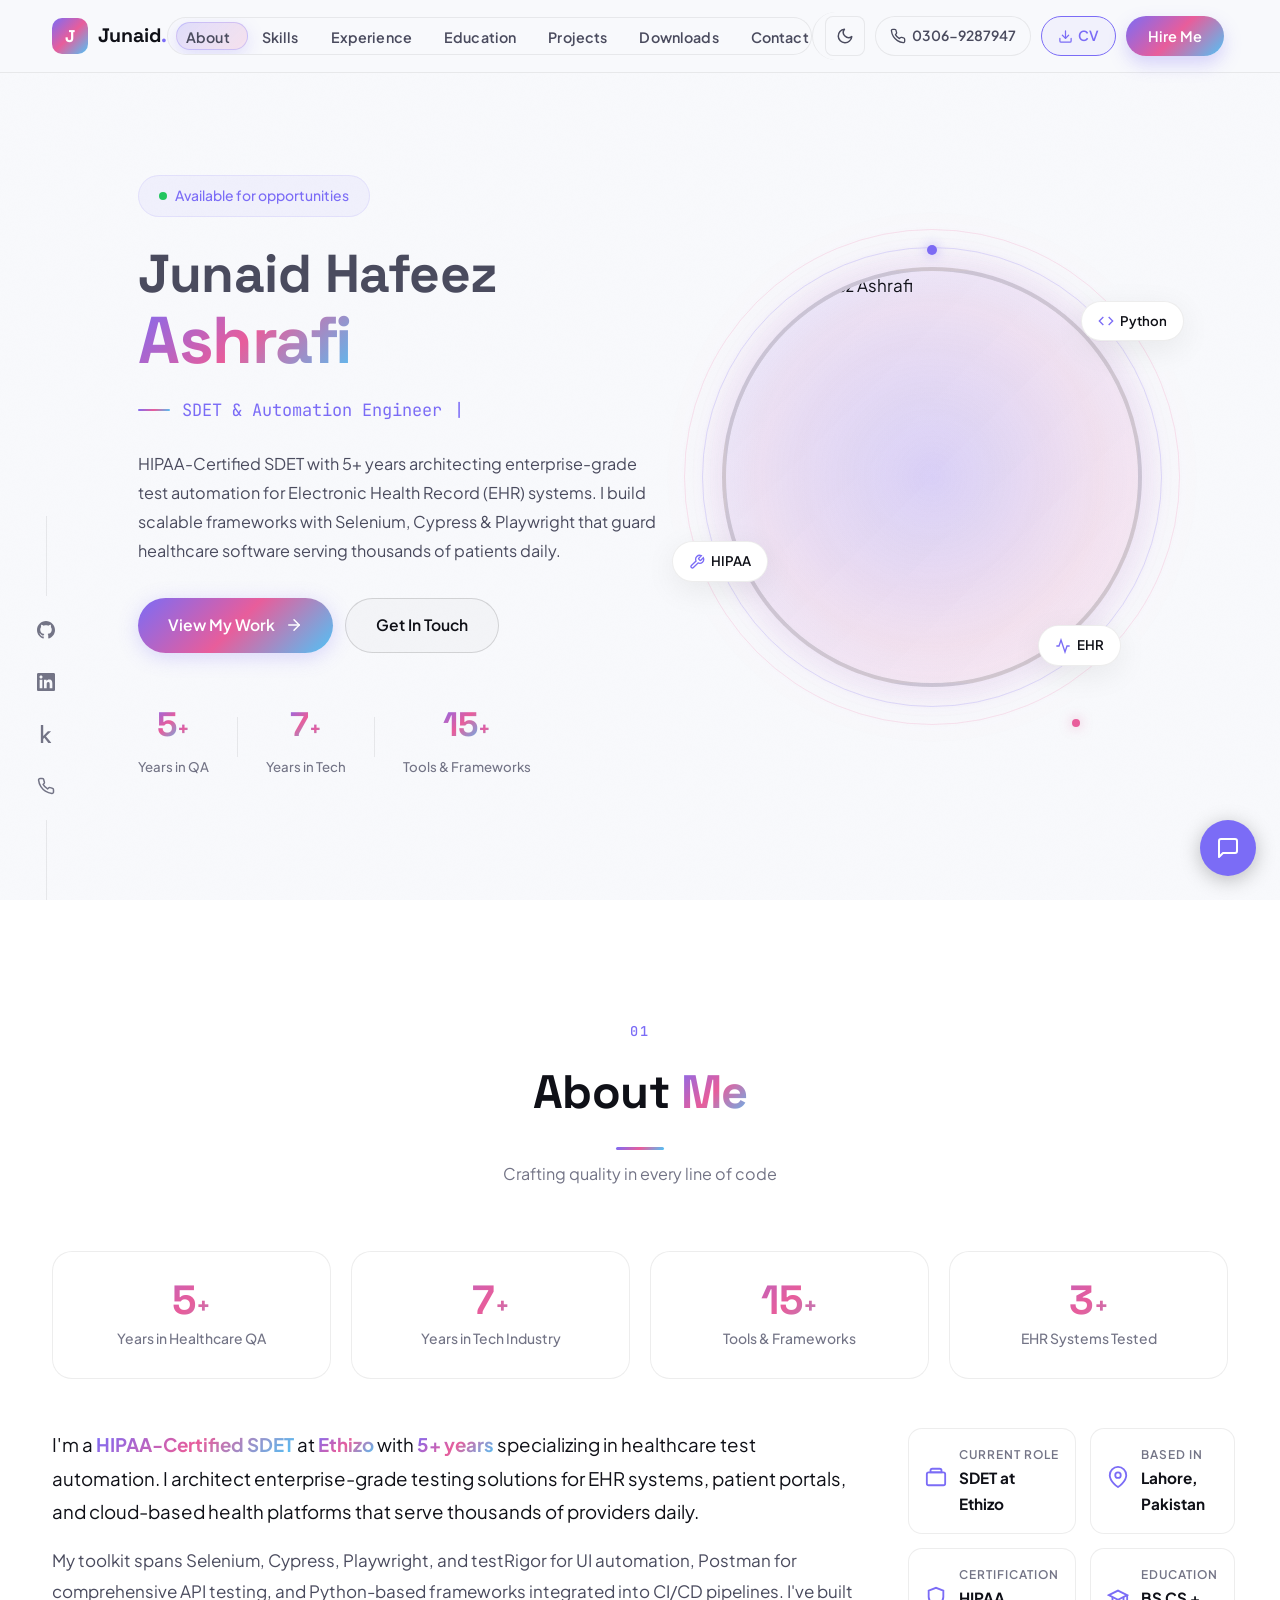
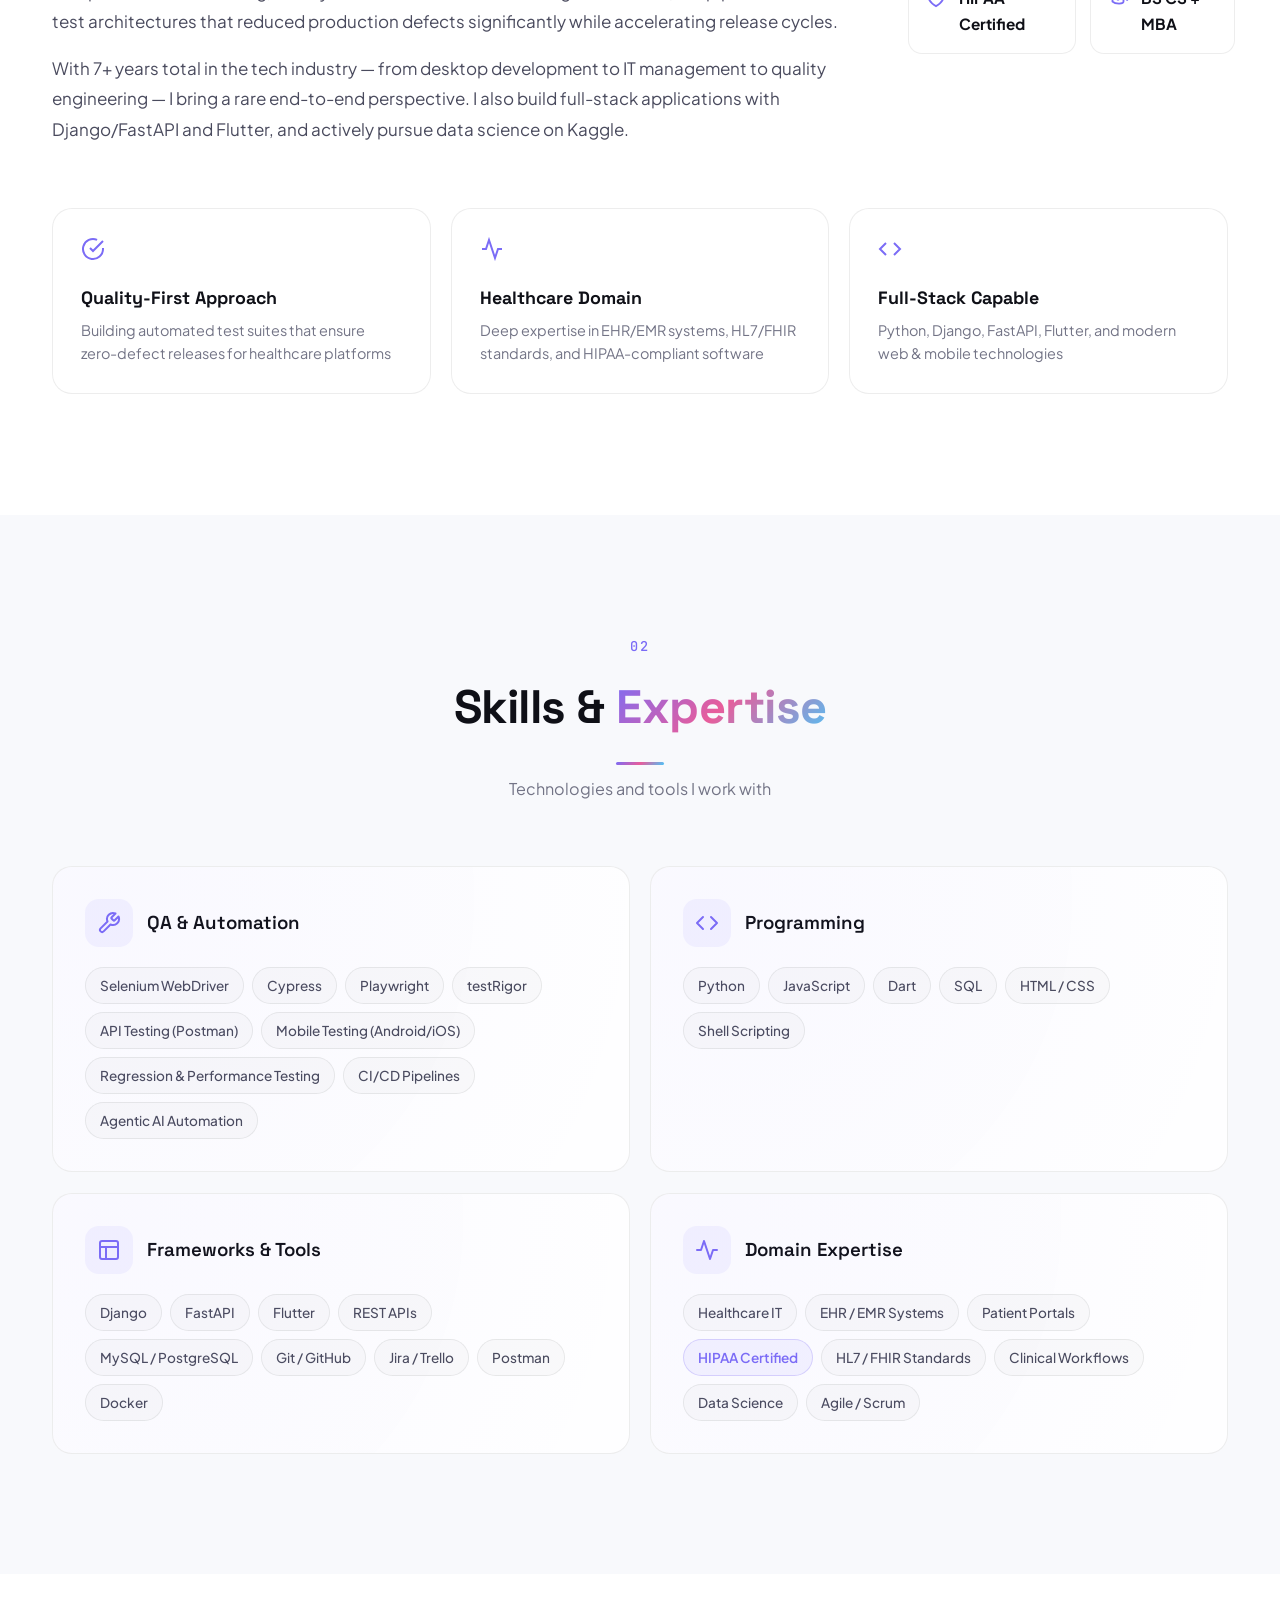
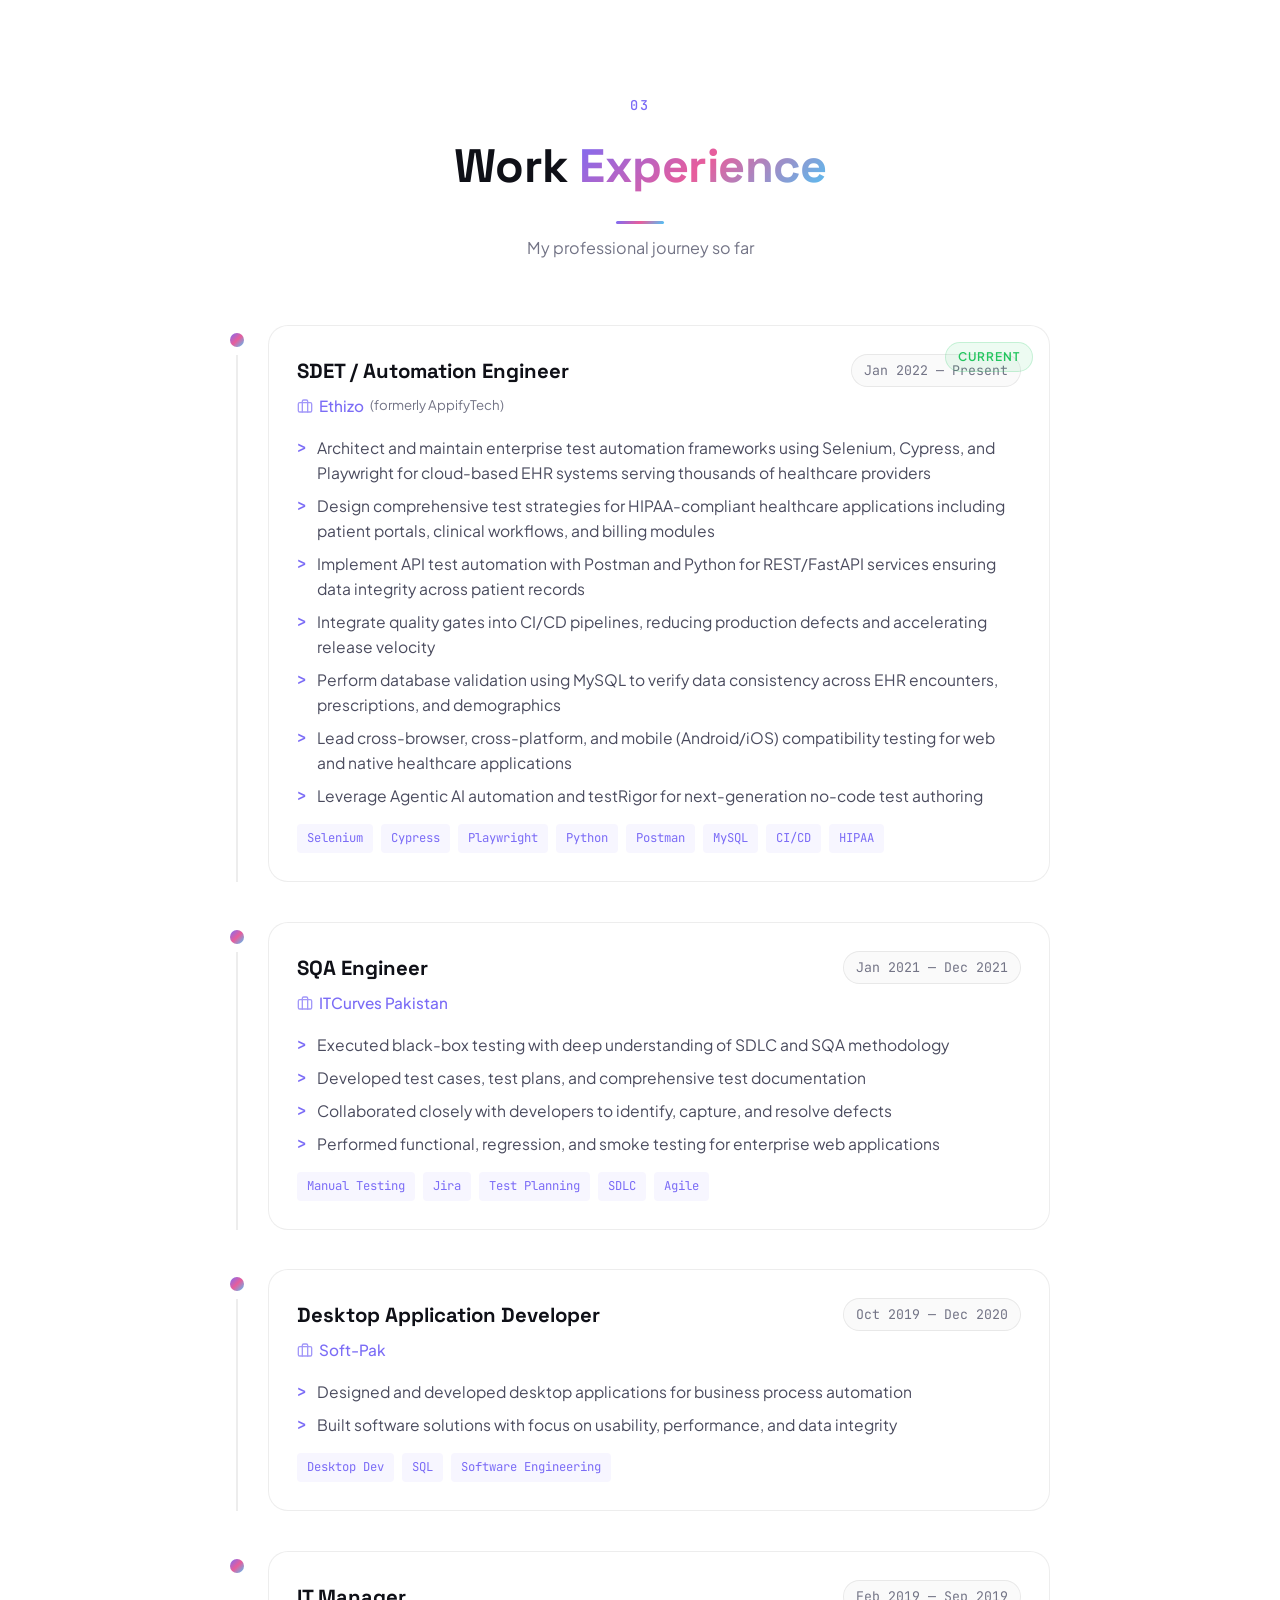
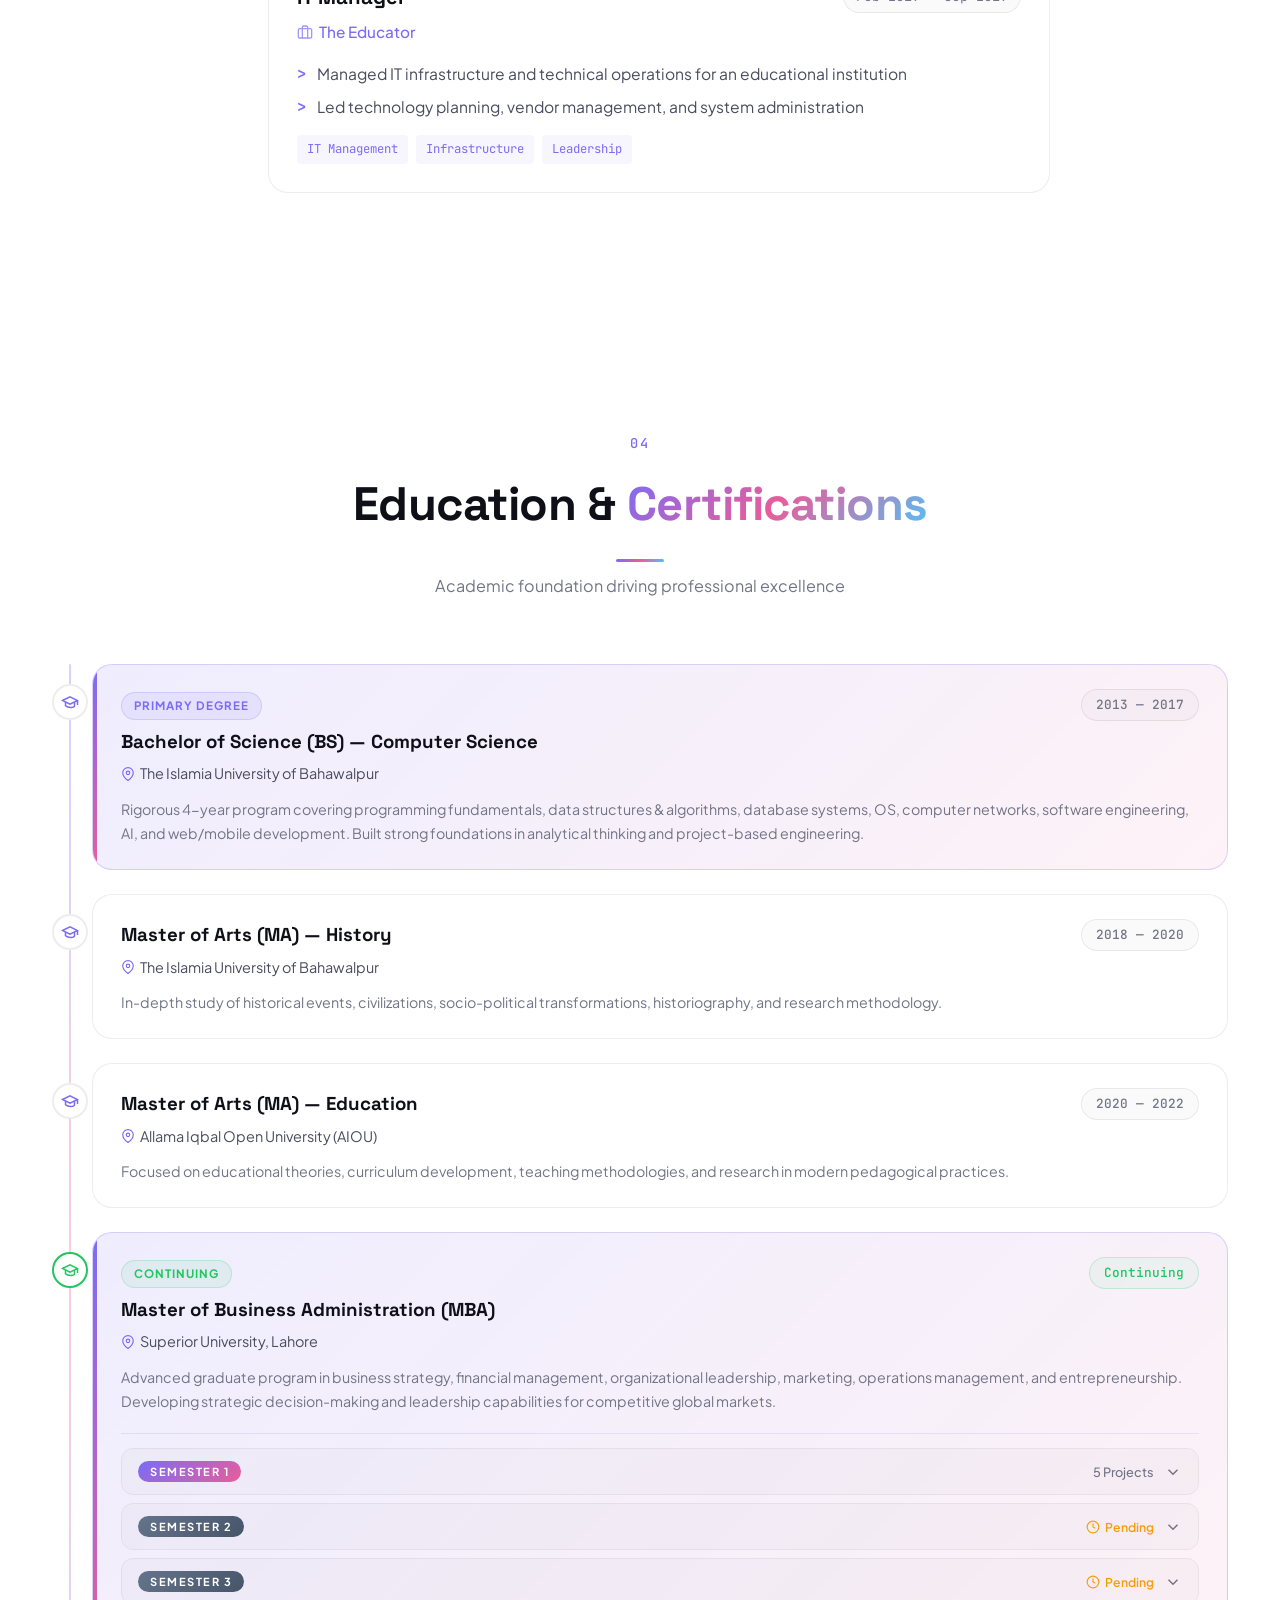
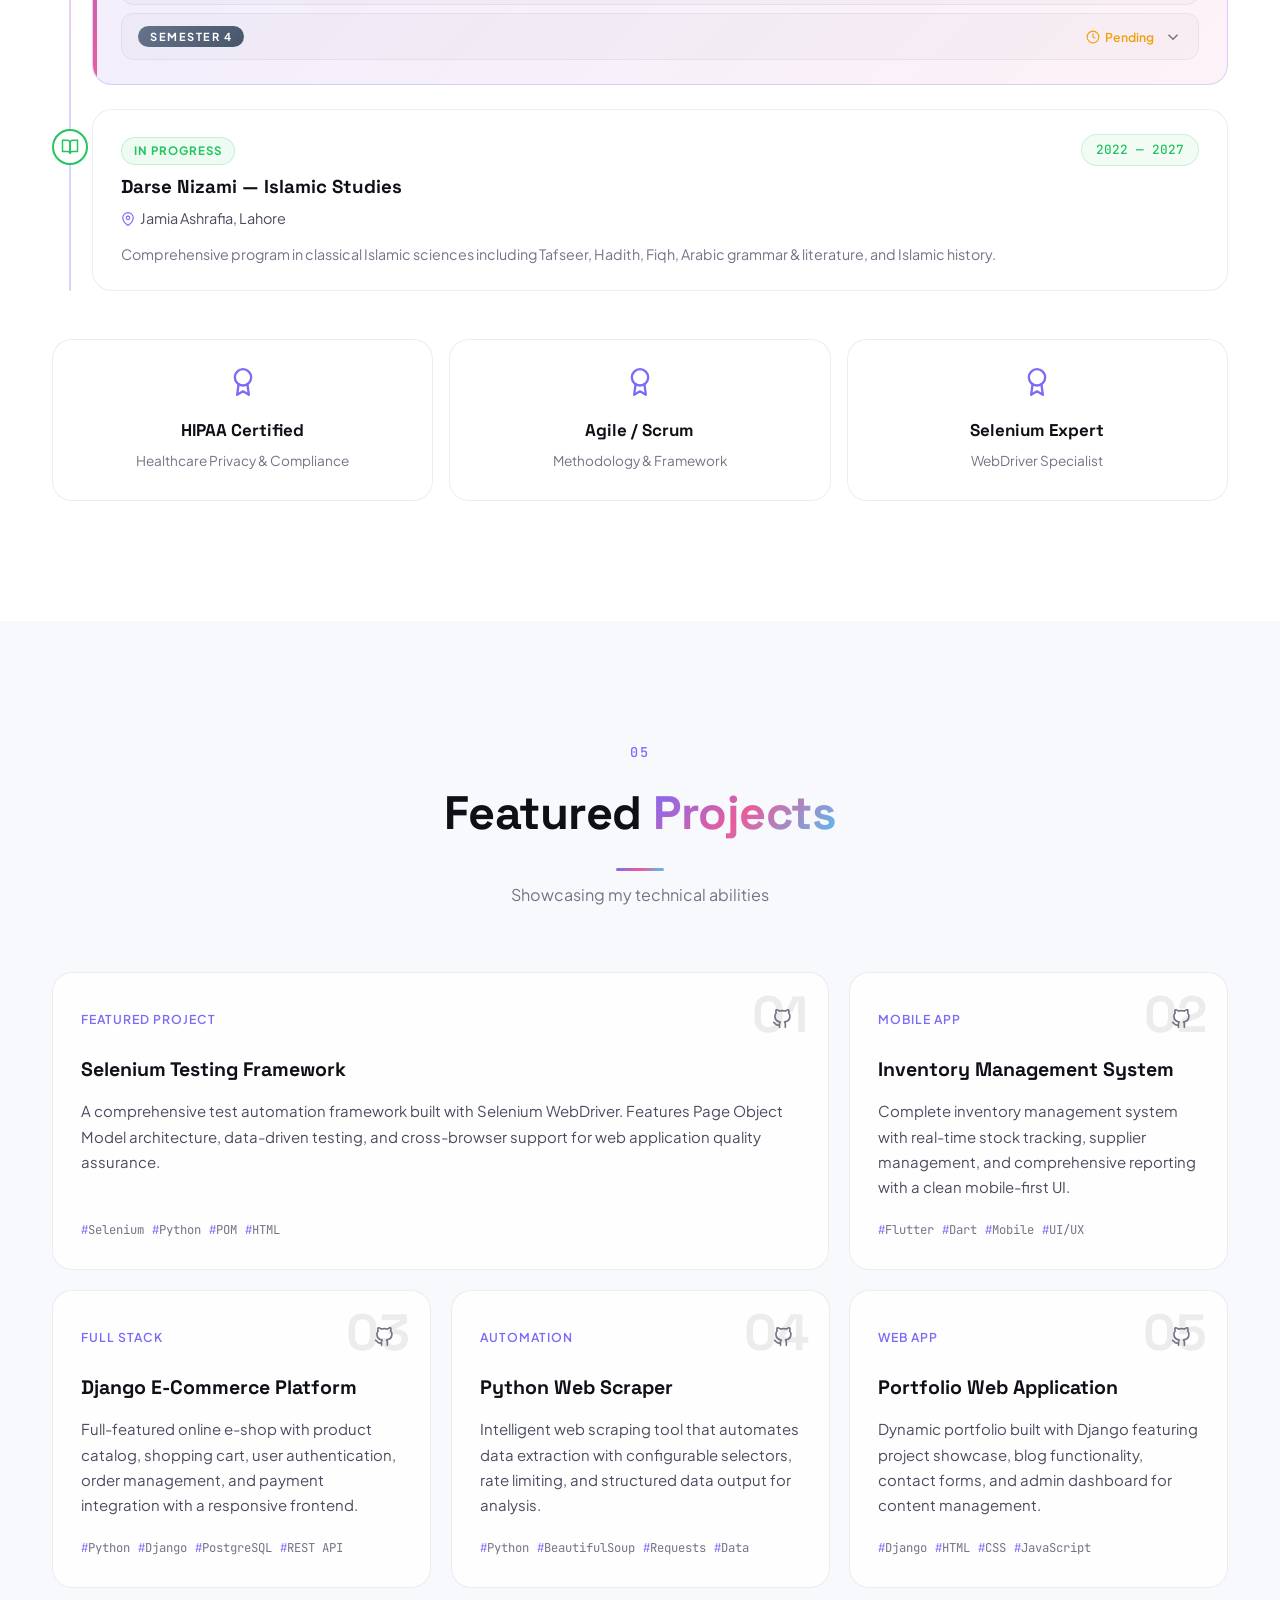
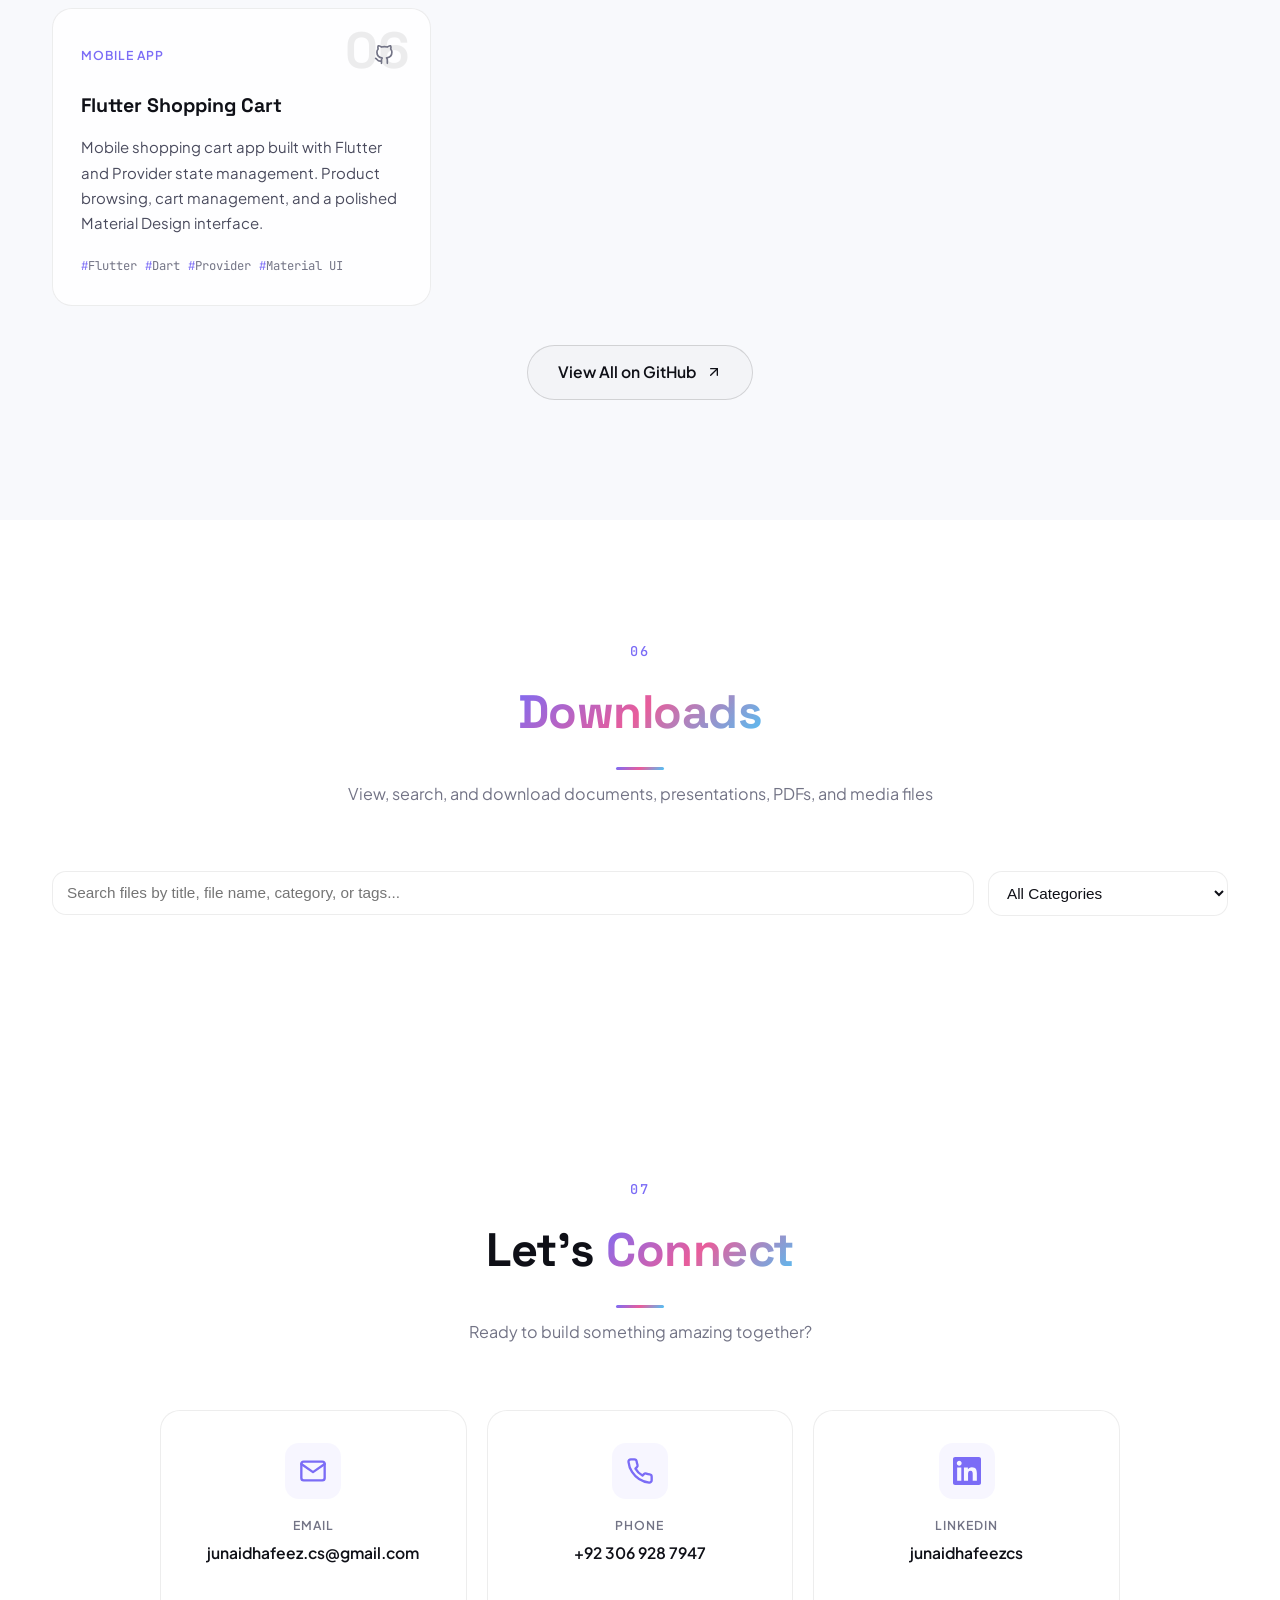
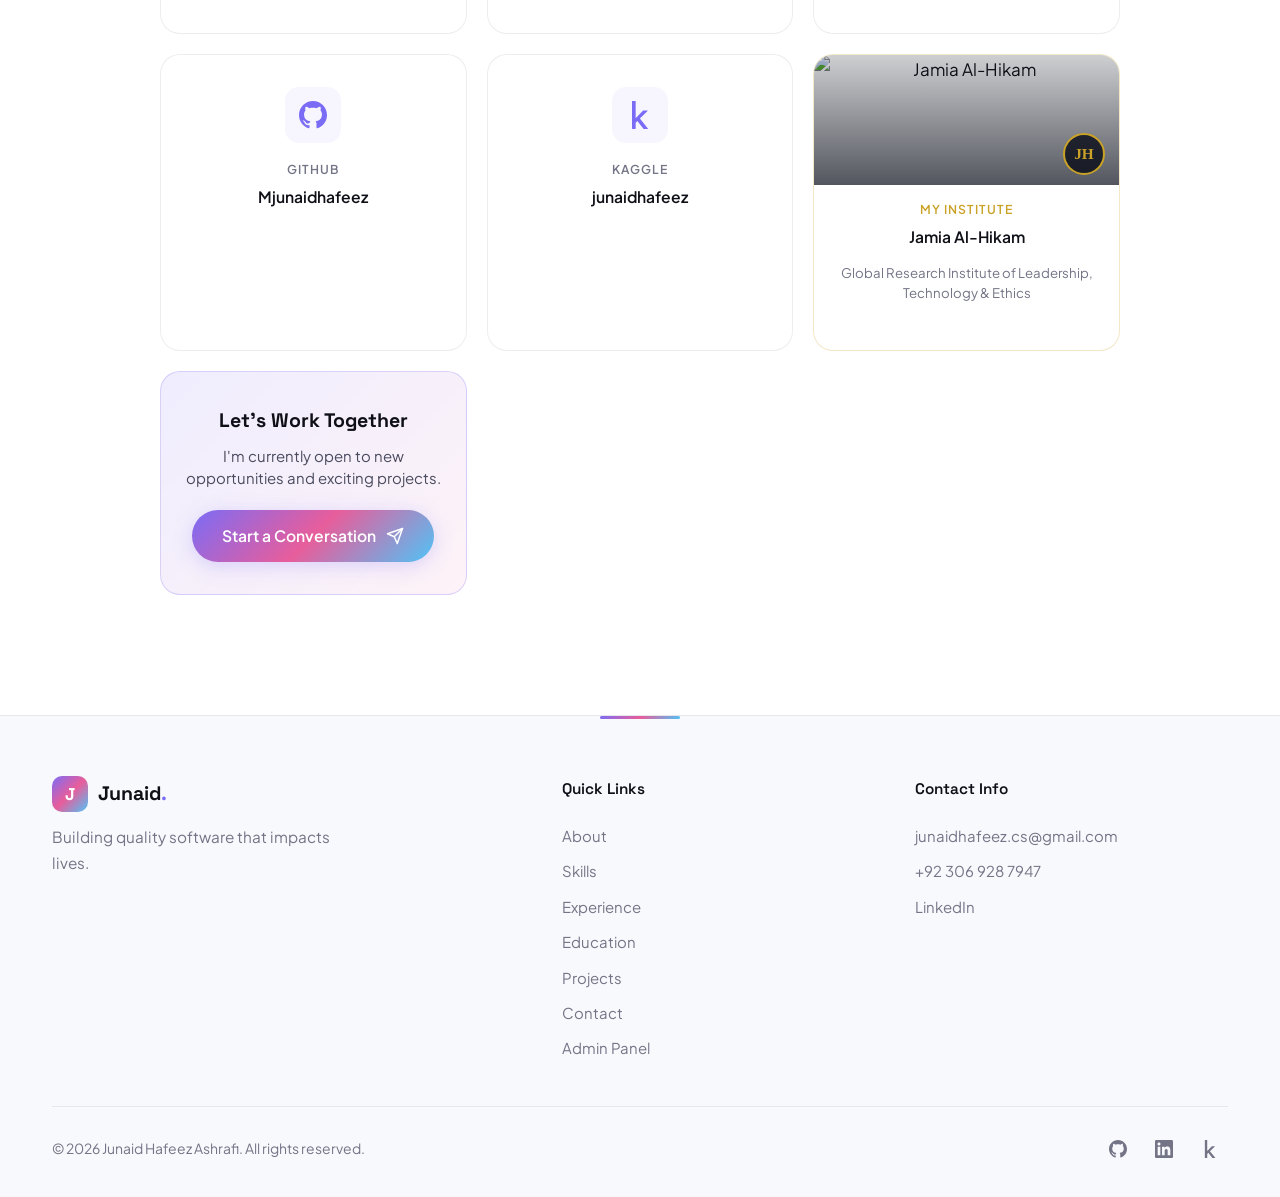
==== index.html @ 11e31ad0 "Add portfolio site with Firebase admin and GitHub-to-Vercel deploy setup." ====
<!DOCTYPE html>
<html lang="en" data-theme="dark">
<head>
  <meta charset="UTF-8">
  <meta name="viewport" content="width=device-width, initial-scale=1.0">
  <meta name="description" content="Junaid Hafeez Ashrafi — SDET & Senior Automation Engineer | 5+ Years Healthcare EHR | Selenium, Cypress, Playwright | HIPAA Certified">
  <meta name="keywords" content="SDET, Automation Engineer, Selenium, Cypress, Playwright, testRigor, Python, Django, FastAPI, Healthcare IT, EHR, HIPAA, Postman, CI/CD">
  <meta name="author" content="Junaid Hafeez Ashrafi">
  <meta property="og:title" content="Junaid Hafeez Ashrafi | SDET & Senior Automation Engineer">
  <meta property="og:description" content="HIPAA-Certified SDET with 5+ years building enterprise test automation for EHR & healthcare systems">
  <meta property="og:type" content="website">
  <meta name="theme-color" content="#06070b" media="(prefers-color-scheme: dark)">
  <meta name="theme-color" content="#f8f9fc" media="(prefers-color-scheme: light)">
  <title>Junaid Hafeez Ashrafi | SDET & Senior Automation Engineer</title>
  <link rel="preconnect" href="https://fonts.googleapis.com">
  <link rel="preconnect" href="https://fonts.gstatic.com" crossorigin>
  <link rel="preload" as="image" href="assets/profile.png">
  <link href="https://fonts.googleapis.com/css2?family=Plus+Jakarta+Sans:wght@300;400;500;600;700;800&family=Space+Grotesk:wght@400;500;600;700&family=JetBrains+Mono:wght@400;500&display=swap" rel="stylesheet">
  <link rel="stylesheet" href="style.css">
  <link rel="icon" href="data:image/svg+xml,<svg xmlns='http://www.w3.org/2000/svg' viewBox='0 0 100 100'><text y='.9em' font-size='90'>J</text></svg>">
</head>
<body>
  <!-- Particle canvas for hero background -->
  <canvas id="particleCanvas" class="particle-canvas"></canvas>

  <!-- ============ NAVIGATION ============ -->
  <nav class="navbar" id="navbar">
    <div class="nav-container">
      <a href="#hero" class="nav-logo">
        <div class="logo-icon">J</div>
        <span class="logo-text">Junaid<span class="logo-accent">.</span></span>
      </a>
      <ul class="nav-links" id="navLinks">
        <li><a href="#about" class="nav-link">About</a></li>
        <li><a href="#skills" class="nav-link">Skills</a></li>
        <li><a href="#experience" class="nav-link">Experience</a></li>
        <li><a href="#education" class="nav-link">Education</a></li>
        <li><a href="#projects" class="nav-link">Projects</a></li>
        <li><a href="#downloads" class="nav-link">Downloads</a></li>
        <li><a href="#contact" class="nav-link">Contact</a></li>
      </ul>
      <div class="nav-actions">
        <button class="theme-toggle" id="themeToggle" aria-label="Toggle theme">
          <svg class="icon-sun" xmlns="http://www.w3.org/2000/svg" width="18" height="18" viewBox="0 0 24 24" fill="none" stroke="currentColor" stroke-width="2" stroke-linecap="round" stroke-linejoin="round"><circle cx="12" cy="12" r="5"/><line x1="12" y1="1" x2="12" y2="3"/><line x1="12" y1="21" x2="12" y2="23"/><line x1="4.22" y1="4.22" x2="5.64" y2="5.64"/><line x1="18.36" y1="18.36" x2="19.78" y2="19.78"/><line x1="1" y1="12" x2="3" y2="12"/><line x1="21" y1="12" x2="23" y2="12"/><line x1="4.22" y1="19.78" x2="5.64" y2="18.36"/><line x1="18.36" y1="5.64" x2="19.78" y2="4.22"/></svg>
          <svg class="icon-moon" xmlns="http://www.w3.org/2000/svg" width="18" height="18" viewBox="0 0 24 24" fill="none" stroke="currentColor" stroke-width="2" stroke-linecap="round" stroke-linejoin="round"><path d="M21 12.79A9 9 0 1 1 11.21 3 7 7 0 0 0 21 12.79z"/></svg>
        </button>
        <a href="tel:+923069287947" class="nav-phone" id="navPhoneLink">
          <svg xmlns="http://www.w3.org/2000/svg" width="16" height="16" viewBox="0 0 24 24" fill="none" stroke="currentColor" stroke-width="2" stroke-linecap="round" stroke-linejoin="round"><path d="M22 16.92v3a2 2 0 0 1-2.18 2 19.79 19.79 0 0 1-8.63-3.07 19.5 19.5 0 0 1-6-6 19.79 19.79 0 0 1-3.07-8.67A2 2 0 0 1 4.11 2h3a2 2 0 0 1 2 1.72 12.84 12.84 0 0 0 .7 2.81 2 2 0 0 1-.45 2.11L8.09 9.91a16 16 0 0 0 6 6l1.27-1.27a2 2 0 0 1 2.11-.45 12.84 12.84 0 0 0 2.81.7A2 2 0 0 1 22 16.92z"/></svg>
          <span class="nav-phone-text">0306-9287947</span>
        </a>
        <a href="cv.html" target="_blank" class="nav-cv" title="Download CV" id="navCvLink">
          <svg xmlns="http://www.w3.org/2000/svg" width="15" height="15" viewBox="0 0 24 24" fill="none" stroke="currentColor" stroke-width="2" stroke-linecap="round" stroke-linejoin="round"><path d="M21 15v4a2 2 0 0 1-2 2H5a2 2 0 0 1-2-2v-4"/><polyline points="7 10 12 15 17 10"/><line x1="12" y1="15" x2="12" y2="3"/></svg>
          <span>CV</span>
        </a>
        <a href="#contact" class="nav-cta">Hire Me</a>
        <button class="nav-hamburger" id="navHamburger" aria-label="Toggle menu">
          <span></span><span></span><span></span>
        </button>
      </div>
    </div>
  </nav>

  <!-- ============ HERO SECTION ============ -->
  <section class="hero" id="hero">
    <div class="hero-container">
      <div class="hero-left">
        <div class="hero-badge animate-on-scroll" id="heroBadgeEl">
          <span class="badge-dot"></span>
          Available for opportunities
        </div>
        <h1 class="hero-title animate-on-scroll">
          <span class="hero-line-1" id="heroFirstNameEl">Junaid Hafeez</span>
          <span class="hero-line-2"><span class="text-gradient" id="heroLastNameEl">Ashrafi</span></span>
        </h1>
        <div class="hero-role animate-on-scroll">
          <div class="role-line"></div>
          <span class="typed-text" id="typedText"></span><span class="cursor-blink">|</span>
        </div>
        <p class="hero-description animate-on-scroll" id="heroDescEl">
          HIPAA-Certified SDET with 5+ years architecting enterprise-grade test automation 
          for Electronic Health Record (EHR) systems. I build scalable frameworks with 
          Selenium, Cypress &amp; Playwright that guard healthcare software serving 
          thousands of patients daily.
        </p>
        <div class="hero-actions animate-on-scroll">
          <a href="#projects" class="btn btn-primary">
            <span>View My Work</span>
            <svg xmlns="http://www.w3.org/2000/svg" width="18" height="18" viewBox="0 0 24 24" fill="none" stroke="currentColor" stroke-width="2" stroke-linecap="round" stroke-linejoin="round"><line x1="5" y1="12" x2="19" y2="12"/><polyline points="12 5 19 12 12 19"/></svg>
          </a>
          <a href="#contact" class="btn btn-glass">
            <span>Get In Touch</span>
          </a>
        </div>
        <div class="hero-metrics animate-on-scroll" id="heroMetricsContainer">
          <div class="metric">
            <span class="metric-number" data-target="5">0</span><span class="metric-suffix">+</span>
            <span class="metric-label">Years in QA</span>
          </div>
          <div class="metric-divider"></div>
          <div class="metric">
            <span class="metric-number" data-target="7">0</span><span class="metric-suffix">+</span>
            <span class="metric-label">Years in Tech</span>
          </div>
          <div class="metric-divider"></div>
          <div class="metric">
            <span class="metric-number" data-target="15">0</span><span class="metric-suffix">+</span>
            <span class="metric-label">Tools &amp; Frameworks</span>
          </div>
        </div>
      </div>
      <div class="hero-right animate-on-scroll">
          <div class="hero-image-wrapper" id="heroFloatingBadges">
          <div class="image-glow"></div>
          <div class="image-ring image-ring-1"></div>
          <div class="image-ring image-ring-2"></div>
          <div class="hero-image-container">
            <img src="assets/profile.png" alt="Junaid Hafeez Ashrafi" class="hero-image" id="heroImageEl" loading="eager">
          </div>
          <!-- Floating badges around image -->
          <div class="floating-badge fb-1">
            <svg xmlns="http://www.w3.org/2000/svg" width="16" height="16" viewBox="0 0 24 24" fill="none" stroke="currentColor" stroke-width="2"><polyline points="16 18 22 12 16 6"/><polyline points="8 6 2 12 8 18"/></svg>
            <span>Python</span>
          </div>
          <div class="floating-badge fb-2">
            <svg xmlns="http://www.w3.org/2000/svg" width="16" height="16" viewBox="0 0 24 24" fill="none" stroke="currentColor" stroke-width="2"><path d="M14.7 6.3a1 1 0 0 0 0 1.4l1.6 1.6a1 1 0 0 0 1.4 0l3.77-3.77a6 6 0 0 1-7.94 7.94l-6.91 6.91a2.12 2.12 0 0 1-3-3l6.91-6.91a6 6 0 0 1 7.94-7.94l-3.76 3.76z"/></svg>
            <span>HIPAA</span>
          </div>
          <div class="floating-badge fb-3">
            <svg xmlns="http://www.w3.org/2000/svg" width="16" height="16" viewBox="0 0 24 24" fill="none" stroke="currentColor" stroke-width="2"><path d="M22 12h-4l-3 9L9 3l-3 9H2"/></svg>
            <span>EHR</span>
          </div>
        </div>
      </div>
    </div>
    <div class="hero-socials-bar" id="heroSocialsEl">
      <div class="social-line"></div>
      <a href="https://github.com/Mjunaidhafeez" target="_blank" rel="noopener" aria-label="GitHub" class="social-icon">
        <svg xmlns="http://www.w3.org/2000/svg" width="18" height="18" viewBox="0 0 24 24" fill="currentColor"><path d="M12 0c-6.626 0-12 5.373-12 12 0 5.302 3.438 9.8 8.207 11.387.599.111.793-.261.793-.577v-2.234c-3.338.726-4.033-1.416-4.033-1.416-.546-1.387-1.333-1.756-1.333-1.756-1.089-.745.083-.729.083-.729 1.205.084 1.839 1.237 1.839 1.237 1.07 1.834 2.807 1.304 3.492.997.107-.775.418-1.305.762-1.604-2.665-.305-5.467-1.334-5.467-5.931 0-1.311.469-2.381 1.236-3.221-.124-.303-.535-1.524.117-3.176 0 0 1.008-.322 3.301 1.23.957-.266 1.983-.399 3.003-.404 1.02.005 2.047.138 3.006.404 2.291-1.552 3.297-1.23 3.297-1.23.653 1.653.242 2.874.118 3.176.77.84 1.235 1.911 1.235 3.221 0 4.609-2.807 5.624-5.479 5.921.43.372.823 1.102.823 2.222v3.293c0 .319.192.694.801.576 4.765-1.589 8.199-6.086 8.199-11.386 0-6.627-5.373-12-12-12z"/></svg>
      </a>
      <a href="https://www.linkedin.com/in/junaidhafeezcs/" target="_blank" rel="noopener" aria-label="LinkedIn" class="social-icon">
        <svg xmlns="http://www.w3.org/2000/svg" width="18" height="18" viewBox="0 0 24 24" fill="currentColor"><path d="M20.447 20.452h-3.554v-5.569c0-1.328-.027-3.037-1.852-3.037-1.853 0-2.136 1.445-2.136 2.939v5.667H9.351V9h3.414v1.561h.046c.477-.9 1.637-1.85 3.37-1.85 3.601 0 4.267 2.37 4.267 5.455v6.286zM5.337 7.433c-1.144 0-2.063-.926-2.063-2.065 0-1.138.92-2.063 2.063-2.063 1.14 0 2.064.925 2.064 2.063 0 1.139-.925 2.065-2.064 2.065zm1.782 13.019H3.555V9h3.564v11.452zM22.225 0H1.771C.792 0 0 .774 0 1.729v20.542C0 23.227.792 24 1.771 24h20.451C23.2 24 24 23.227 24 22.271V1.729C24 .774 23.2 0 22.222 0h.003z"/></svg>
      </a>
      <a href="https://www.kaggle.com/junaidhafeez" target="_blank" rel="noopener" aria-label="Kaggle" class="social-icon">
        <svg xmlns="http://www.w3.org/2000/svg" width="18" height="18" viewBox="0 0 24 24" fill="currentColor"><path d="M18.825 23.859c-.022.092-.117.141-.281.141h-3.139c-.187 0-.351-.082-.492-.248l-5.178-6.589-1.448 1.374v5.111c0 .235-.117.352-.351.352H5.505c-.236 0-.354-.117-.354-.352V.353c0-.233.118-.353.354-.353h2.431c.234 0 .351.12.351.353v14.343l6.203-6.272c.165-.165.33-.246.495-.246h3.239c.144 0 .236.06.281.18.046.149.034.238-.036.27l-6.555 6.344 6.836 8.507c.095.104.117.208.075.323z"/></svg>
      </a>
      <a href="tel:+923069287947" aria-label="Phone" class="social-icon">
        <svg xmlns="http://www.w3.org/2000/svg" width="18" height="18" viewBox="0 0 24 24" fill="none" stroke="currentColor" stroke-width="2" stroke-linecap="round" stroke-linejoin="round"><path d="M22 16.92v3a2 2 0 0 1-2.18 2 19.79 19.79 0 0 1-8.63-3.07 19.5 19.5 0 0 1-6-6 19.79 19.79 0 0 1-3.07-8.67A2 2 0 0 1 4.11 2h3a2 2 0 0 1 2 1.72 12.84 12.84 0 0 0 .7 2.81 2 2 0 0 1-.45 2.11L8.09 9.91a16 16 0 0 0 6 6l1.27-1.27a2 2 0 0 1 2.11-.45 12.84 12.84 0 0 0 2.81.7A2 2 0 0 1 22 16.92z"/></svg>
      </a>
      <div class="social-line"></div>
    </div>
  </section>

  <!-- ============ ABOUT SECTION ============ -->
  <section class="section about" id="about">
    <div class="container">
      <div class="section-header animate-on-scroll">
        <span class="section-number">01</span>
        <h2 class="section-title">About <span class="text-gradient">Me</span></h2>
        <p class="section-subtitle">Crafting quality in every line of code</p>
      </div>
      <!-- About Stats Row -->
      <div class="about-stats animate-on-scroll" id="aboutStatsEl">
        <div class="about-stat">
          <div class="about-stat-number">5<span>+</span></div>
          <div class="about-stat-label">Years in Healthcare QA</div>
        </div>
        <div class="about-stat">
          <div class="about-stat-number">7<span>+</span></div>
          <div class="about-stat-label">Years in Tech Industry</div>
        </div>
        <div class="about-stat">
          <div class="about-stat-number">15<span>+</span></div>
          <div class="about-stat-label">Tools & Frameworks</div>
        </div>
        <div class="about-stat">
          <div class="about-stat-number">3<span>+</span></div>
          <div class="about-stat-label">EHR Systems Tested</div>
        </div>
      </div>

      <!-- About Content -->
      <div class="about-body animate-on-scroll">
        <div class="about-text" id="aboutTextEl">
          <p class="about-lead">
            I'm a <strong>HIPAA-Certified SDET</strong> at <strong>Ethizo</strong> with 
            <strong>5+ years</strong> specializing in healthcare test automation. I architect 
            enterprise-grade testing solutions for EHR systems, patient portals, and 
            cloud-based health platforms that serve thousands of providers daily.
          </p>
          <p>
            My toolkit spans Selenium, Cypress, Playwright, and testRigor for UI automation, 
            Postman for comprehensive API testing, and Python-based frameworks integrated 
            into CI/CD pipelines. I've built test architectures that reduced production 
            defects significantly while accelerating release cycles.
          </p>
          <p>
            With 7+ years total in the tech industry &mdash; from desktop development to 
            IT management to quality engineering &mdash; I bring a rare end-to-end perspective. 
            I also build full-stack applications with Django/FastAPI and Flutter, and 
            actively pursue data science on Kaggle.
          </p>
        </div>
        <div class="about-detail-cards" id="aboutDetailsEl">
          <div class="about-detail">
            <div class="about-detail-icon">
              <svg xmlns="http://www.w3.org/2000/svg" width="22" height="22" viewBox="0 0 24 24" fill="none" stroke="currentColor" stroke-width="2"><rect x="2" y="7" width="20" height="14" rx="2"/><path d="M16 3h-8a2 2 0 0 0-2 2v2h12V5a2 2 0 0 0-2-2z"/></svg>
            </div>
            <div>
              <span class="about-detail-label">Current Role</span>
              <span class="about-detail-value">SDET at Ethizo</span>
            </div>
          </div>
          <div class="about-detail">
            <div class="about-detail-icon">
              <svg xmlns="http://www.w3.org/2000/svg" width="22" height="22" viewBox="0 0 24 24" fill="none" stroke="currentColor" stroke-width="2"><path d="M21 10c0 7-9 13-9 13s-9-6-9-13a9 9 0 0 1 18 0z"/><circle cx="12" cy="10" r="3"/></svg>
            </div>
            <div>
              <span class="about-detail-label">Based In</span>
              <span class="about-detail-value">Lahore, Pakistan</span>
            </div>
          </div>
          <div class="about-detail">
            <div class="about-detail-icon">
              <svg xmlns="http://www.w3.org/2000/svg" width="22" height="22" viewBox="0 0 24 24" fill="none" stroke="currentColor" stroke-width="2"><path d="M12 22s8-4 8-10V5l-8-3-8 3v7c0 6 8 10 8 10z"/></svg>
            </div>
            <div>
              <span class="about-detail-label">Certification</span>
              <span class="about-detail-value">HIPAA Certified</span>
            </div>
          </div>
          <div class="about-detail">
            <div class="about-detail-icon">
              <svg xmlns="http://www.w3.org/2000/svg" width="22" height="22" viewBox="0 0 24 24" fill="none" stroke="currentColor" stroke-width="2"><path d="M22 10v6M2 10l10-5 10 5-10 5z"/><path d="M6 12v5c3 3 12 3 12 0v-5"/></svg>
            </div>
            <div>
              <span class="about-detail-label">Education</span>
              <span class="about-detail-value">BS CS + MBA</span>
            </div>
          </div>
        </div>
      </div>

      <!-- About Highlights -->
      <div class="about-highlights-grid animate-on-scroll" id="aboutHighlightsEl">
        <div class="about-hl-card">
          <div class="about-hl-icon">
            <svg xmlns="http://www.w3.org/2000/svg" width="24" height="24" viewBox="0 0 24 24" fill="none" stroke="currentColor" stroke-width="2"><path d="M22 11.08V12a10 10 0 1 1-5.93-9.14"/><polyline points="22 4 12 14.01 9 11.01"/></svg>
          </div>
          <h4>Quality-First Approach</h4>
          <p>Building automated test suites that ensure zero-defect releases for healthcare platforms</p>
        </div>
        <div class="about-hl-card">
          <div class="about-hl-icon">
            <svg xmlns="http://www.w3.org/2000/svg" width="24" height="24" viewBox="0 0 24 24" fill="none" stroke="currentColor" stroke-width="2"><path d="M22 12h-4l-3 9L9 3l-3 9H2"/></svg>
          </div>
          <h4>Healthcare Domain</h4>
          <p>Deep expertise in EHR/EMR systems, HL7/FHIR standards, and HIPAA-compliant software</p>
        </div>
        <div class="about-hl-card">
          <div class="about-hl-icon">
            <svg xmlns="http://www.w3.org/2000/svg" width="24" height="24" viewBox="0 0 24 24" fill="none" stroke="currentColor" stroke-width="2"><polyline points="16 18 22 12 16 6"/><polyline points="8 6 2 12 8 18"/></svg>
          </div>
          <h4>Full-Stack Capable</h4>
          <p>Python, Django, FastAPI, Flutter, and modern web & mobile technologies</p>
        </div>
      </div>
        </div>
      </div>
    </div>
  </section>

  <!-- ============ SKILLS SECTION ============ -->
  <section class="section skills" id="skills">
    <div class="container">
      <div class="section-header animate-on-scroll">
        <span class="section-number">02</span>
        <h2 class="section-title">Skills & <span class="text-gradient">Expertise</span></h2>
        <p class="section-subtitle">Technologies and tools I work with</p>
      </div>
      <div class="skills-grid" id="skillsGrid">
        <div class="skill-card animate-on-scroll">
          <div class="skill-card-glow"></div>
          <div class="skill-header">
            <div class="skill-icon-wrap">
              <svg xmlns="http://www.w3.org/2000/svg" width="24" height="24" viewBox="0 0 24 24" fill="none" stroke="currentColor" stroke-width="2" stroke-linecap="round" stroke-linejoin="round"><path d="M14.7 6.3a1 1 0 0 0 0 1.4l1.6 1.6a1 1 0 0 0 1.4 0l3.77-3.77a6 6 0 0 1-7.94 7.94l-6.91 6.91a2.12 2.12 0 0 1-3-3l6.91-6.91a6 6 0 0 1 7.94-7.94l-3.76 3.76z"/></svg>
            </div>
            <h3>QA & Automation</h3>
          </div>
          <div class="skill-pills">
            <span class="pill">Selenium WebDriver</span>
            <span class="pill">Cypress</span>
            <span class="pill">Playwright</span>
            <span class="pill">testRigor</span>
            <span class="pill">API Testing (Postman)</span>
            <span class="pill">Mobile Testing (Android/iOS)</span>
            <span class="pill">Regression &amp; Performance Testing</span>
            <span class="pill">CI/CD Pipelines</span>
            <span class="pill">Agentic AI Automation</span>
          </div>
        </div>
        <div class="skill-card animate-on-scroll">
          <div class="skill-card-glow"></div>
          <div class="skill-header">
            <div class="skill-icon-wrap">
              <svg xmlns="http://www.w3.org/2000/svg" width="24" height="24" viewBox="0 0 24 24" fill="none" stroke="currentColor" stroke-width="2" stroke-linecap="round" stroke-linejoin="round"><polyline points="16 18 22 12 16 6"/><polyline points="8 6 2 12 8 18"/></svg>
            </div>
            <h3>Programming</h3>
          </div>
          <div class="skill-pills">
            <span class="pill">Python</span>
            <span class="pill">JavaScript</span>
            <span class="pill">Dart</span>
            <span class="pill">SQL</span>
            <span class="pill">HTML / CSS</span>
            <span class="pill">Shell Scripting</span>
          </div>
        </div>
        <div class="skill-card animate-on-scroll">
          <div class="skill-card-glow"></div>
          <div class="skill-header">
            <div class="skill-icon-wrap">
              <svg xmlns="http://www.w3.org/2000/svg" width="24" height="24" viewBox="0 0 24 24" fill="none" stroke="currentColor" stroke-width="2" stroke-linecap="round" stroke-linejoin="round"><rect x="3" y="3" width="18" height="18" rx="2" ry="2"/><line x1="3" y1="9" x2="21" y2="9"/><line x1="9" y1="21" x2="9" y2="9"/></svg>
            </div>
            <h3>Frameworks & Tools</h3>
          </div>
          <div class="skill-pills">
            <span class="pill">Django</span>
            <span class="pill">FastAPI</span>
            <span class="pill">Flutter</span>
            <span class="pill">REST APIs</span>
            <span class="pill">MySQL / PostgreSQL</span>
            <span class="pill">Git / GitHub</span>
            <span class="pill">Jira / Trello</span>
            <span class="pill">Postman</span>
            <span class="pill">Docker</span>
          </div>
        </div>
        <div class="skill-card animate-on-scroll">
          <div class="skill-card-glow"></div>
          <div class="skill-header">
            <div class="skill-icon-wrap">
              <svg xmlns="http://www.w3.org/2000/svg" width="24" height="24" viewBox="0 0 24 24" fill="none" stroke="currentColor" stroke-width="2" stroke-linecap="round" stroke-linejoin="round"><path d="M22 12h-4l-3 9L9 3l-3 9H2"/></svg>
            </div>
            <h3>Domain Expertise</h3>
          </div>
          <div class="skill-pills">
            <span class="pill">Healthcare IT</span>
            <span class="pill">EHR / EMR Systems</span>
            <span class="pill">Patient Portals</span>
            <span class="pill pill-highlight">HIPAA Certified</span>
            <span class="pill">HL7 / FHIR Standards</span>
            <span class="pill">Clinical Workflows</span>
            <span class="pill">Data Science</span>
            <span class="pill">Agile / Scrum</span>
          </div>
        </div>
      </div>
    </div>
  </section>

  <!-- ============ EXPERIENCE SECTION ============ -->
  <section class="section experience" id="experience">
    <div class="container">
      <div class="section-header animate-on-scroll">
        <span class="section-number">03</span>
        <h2 class="section-title">Work <span class="text-gradient">Experience</span></h2>
        <p class="section-subtitle">My professional journey so far</p>
      </div>
      <div class="timeline" id="timelineContainer">
        <!-- Ethizo (current) -->
        <div class="timeline-item animate-on-scroll">
          <div class="timeline-marker"><div class="timeline-dot"></div><div class="timeline-line"></div></div>
          <div class="timeline-card">
            <div class="timeline-badge">Current</div>
            <div class="timeline-header">
              <div>
                <h3 class="timeline-role">SDET / Automation Engineer</h3>
                <p class="timeline-company"><svg xmlns="http://www.w3.org/2000/svg" width="16" height="16" viewBox="0 0 24 24" fill="none" stroke="currentColor" stroke-width="2" stroke-linecap="round" stroke-linejoin="round"><rect x="2" y="7" width="20" height="14" rx="2" ry="2"/><path d="M16 21V5a2 2 0 0 0-2-2h-4a2 2 0 0 0-2 2v16"/></svg> Ethizo <span class="company-note">(formerly AppifyTech)</span></p>
              </div>
              <span class="timeline-date">Jan 2022 &mdash; Present</span>
            </div>
            <ul class="timeline-details">
              <li>Architect and maintain enterprise test automation frameworks using Selenium, Cypress, and Playwright for cloud-based EHR systems serving thousands of healthcare providers</li>
              <li>Design comprehensive test strategies for HIPAA-compliant healthcare applications including patient portals, clinical workflows, and billing modules</li>
              <li>Implement API test automation with Postman and Python for REST/FastAPI services ensuring data integrity across patient records</li>
              <li>Integrate quality gates into CI/CD pipelines, reducing production defects and accelerating release velocity</li>
              <li>Perform database validation using MySQL to verify data consistency across EHR encounters, prescriptions, and demographics</li>
              <li>Lead cross-browser, cross-platform, and mobile (Android/iOS) compatibility testing for web and native healthcare applications</li>
              <li>Leverage Agentic AI automation and testRigor for next-generation no-code test authoring</li>
            </ul>
            <div class="timeline-tech">
              <span>Selenium</span><span>Cypress</span><span>Playwright</span><span>Python</span><span>Postman</span><span>MySQL</span><span>CI/CD</span><span>HIPAA</span>
            </div>
          </div>
        </div>
        <!-- ITCurves -->
        <div class="timeline-item animate-on-scroll">
          <div class="timeline-marker"><div class="timeline-dot"></div><div class="timeline-line"></div></div>
          <div class="timeline-card">
            <div class="timeline-header">
              <div>
                <h3 class="timeline-role">SQA Engineer</h3>
                <p class="timeline-company"><svg xmlns="http://www.w3.org/2000/svg" width="16" height="16" viewBox="0 0 24 24" fill="none" stroke="currentColor" stroke-width="2" stroke-linecap="round" stroke-linejoin="round"><rect x="2" y="7" width="20" height="14" rx="2" ry="2"/><path d="M16 21V5a2 2 0 0 0-2-2h-4a2 2 0 0 0-2 2v16"/></svg> ITCurves Pakistan</p>
              </div>
              <span class="timeline-date">Jan 2021 &mdash; Dec 2021</span>
            </div>
            <ul class="timeline-details">
              <li>Executed black-box testing with deep understanding of SDLC and SQA methodology</li>
              <li>Developed test cases, test plans, and comprehensive test documentation</li>
              <li>Collaborated closely with developers to identify, capture, and resolve defects</li>
              <li>Performed functional, regression, and smoke testing for enterprise web applications</li>
            </ul>
            <div class="timeline-tech">
              <span>Manual Testing</span><span>Jira</span><span>Test Planning</span><span>SDLC</span><span>Agile</span>
            </div>
          </div>
        </div>
        <!-- Soft-Pak -->
        <div class="timeline-item animate-on-scroll">
          <div class="timeline-marker"><div class="timeline-dot"></div><div class="timeline-line"></div></div>
          <div class="timeline-card">
            <div class="timeline-header">
              <div>
                <h3 class="timeline-role">Desktop Application Developer</h3>
                <p class="timeline-company"><svg xmlns="http://www.w3.org/2000/svg" width="16" height="16" viewBox="0 0 24 24" fill="none" stroke="currentColor" stroke-width="2" stroke-linecap="round" stroke-linejoin="round"><rect x="2" y="7" width="20" height="14" rx="2" ry="2"/><path d="M16 21V5a2 2 0 0 0-2-2h-4a2 2 0 0 0-2 2v16"/></svg> Soft-Pak</p>
              </div>
              <span class="timeline-date">Oct 2019 &mdash; Dec 2020</span>
            </div>
            <ul class="timeline-details">
              <li>Designed and developed desktop applications for business process automation</li>
              <li>Built software solutions with focus on usability, performance, and data integrity</li>
            </ul>
            <div class="timeline-tech">
              <span>Desktop Dev</span><span>SQL</span><span>Software Engineering</span>
            </div>
          </div>
        </div>
        <!-- The Educator -->
        <div class="timeline-item animate-on-scroll">
          <div class="timeline-marker"><div class="timeline-dot"></div></div>
          <div class="timeline-card">
            <div class="timeline-header">
              <div>
                <h3 class="timeline-role">IT Manager</h3>
                <p class="timeline-company"><svg xmlns="http://www.w3.org/2000/svg" width="16" height="16" viewBox="0 0 24 24" fill="none" stroke="currentColor" stroke-width="2" stroke-linecap="round" stroke-linejoin="round"><rect x="2" y="7" width="20" height="14" rx="2" ry="2"/><path d="M16 21V5a2 2 0 0 0-2-2h-4a2 2 0 0 0-2 2v16"/></svg> The Educator</p>
              </div>
              <span class="timeline-date">Feb 2019 &mdash; Sep 2019</span>
            </div>
            <ul class="timeline-details">
              <li>Managed IT infrastructure and technical operations for an educational institution</li>
              <li>Led technology planning, vendor management, and system administration</li>
            </ul>
            <div class="timeline-tech">
              <span>IT Management</span><span>Infrastructure</span><span>Leadership</span>
            </div>
          </div>
        </div>
      </div>
    </div>
  </section>

  <!-- ============ EDUCATION SECTION ============ -->
  <section class="section education" id="education">
    <div class="container">
      <div class="section-header animate-on-scroll">
        <span class="section-number">04</span>
        <h2 class="section-title">Education & <span class="text-gradient">Certifications</span></h2>
        <p class="section-subtitle">Academic foundation driving professional excellence</p>
      </div>

      <!-- Education Timeline -->
      <div class="edu-timeline" id="eduTimeline">
        <!-- BS Computer Science -->
        <div class="edu-tl-item edu-tl-primary animate-on-scroll">
          <div class="edu-tl-dot">
            <svg xmlns="http://www.w3.org/2000/svg" width="18" height="18" viewBox="0 0 24 24" fill="none" stroke="currentColor" stroke-width="2"><path d="M22 10v6M2 10l10-5 10 5-10 5z"/><path d="M6 12v5c3 3 12 3 12 0v-5"/></svg>
          </div>
          <div class="edu-tl-card">
            <div class="edu-tl-header">
              <div>
                <span class="edu-tl-badge edu-tl-badge-primary">Primary Degree</span>
                <h3 class="edu-tl-degree">Bachelor of Science (BS) &mdash; Computer Science</h3>
                <p class="edu-tl-school">
                  <svg xmlns="http://www.w3.org/2000/svg" width="14" height="14" viewBox="0 0 24 24" fill="none" stroke="currentColor" stroke-width="2"><path d="M21 10c0 7-9 13-9 13s-9-6-9-13a9 9 0 0 1 18 0z"/><circle cx="12" cy="10" r="3"/></svg>
                  The Islamia University of Bahawalpur
                </p>
              </div>
              <span class="edu-tl-year">2013 &mdash; 2017</span>
            </div>
            <p class="edu-tl-desc">Rigorous 4-year program covering programming fundamentals, data structures &amp; algorithms, database systems, OS, computer networks, software engineering, AI, and web/mobile development. Built strong foundations in analytical thinking and project-based engineering.</p>
          </div>
        </div>

        <!-- MA History -->
        <div class="edu-tl-item animate-on-scroll">
          <div class="edu-tl-dot">
            <svg xmlns="http://www.w3.org/2000/svg" width="18" height="18" viewBox="0 0 24 24" fill="none" stroke="currentColor" stroke-width="2"><path d="M22 10v6M2 10l10-5 10 5-10 5z"/><path d="M6 12v5c3 3 12 3 12 0v-5"/></svg>
          </div>
          <div class="edu-tl-card">
            <div class="edu-tl-header">
              <div>
                <h3 class="edu-tl-degree">Master of Arts (MA) &mdash; History</h3>
                <p class="edu-tl-school">
                  <svg xmlns="http://www.w3.org/2000/svg" width="14" height="14" viewBox="0 0 24 24" fill="none" stroke="currentColor" stroke-width="2"><path d="M21 10c0 7-9 13-9 13s-9-6-9-13a9 9 0 0 1 18 0z"/><circle cx="12" cy="10" r="3"/></svg>
                  The Islamia University of Bahawalpur
                </p>
              </div>
              <span class="edu-tl-year">2018 &mdash; 2020</span>
            </div>
            <p class="edu-tl-desc">In-depth study of historical events, civilizations, socio-political transformations, historiography, and research methodology.</p>
          </div>
        </div>

        <!-- MA Education -->
        <div class="edu-tl-item animate-on-scroll">
          <div class="edu-tl-dot">
            <svg xmlns="http://www.w3.org/2000/svg" width="18" height="18" viewBox="0 0 24 24" fill="none" stroke="currentColor" stroke-width="2"><path d="M22 10v6M2 10l10-5 10 5-10 5z"/><path d="M6 12v5c3 3 12 3 12 0v-5"/></svg>
          </div>
          <div class="edu-tl-card">
            <div class="edu-tl-header">
              <div>
                <h3 class="edu-tl-degree">Master of Arts (MA) &mdash; Education</h3>
                <p class="edu-tl-school">
                  <svg xmlns="http://www.w3.org/2000/svg" width="14" height="14" viewBox="0 0 24 24" fill="none" stroke="currentColor" stroke-width="2"><path d="M21 10c0 7-9 13-9 13s-9-6-9-13a9 9 0 0 1 18 0z"/><circle cx="12" cy="10" r="3"/></svg>
                  Allama Iqbal Open University (AIOU)
                </p>
              </div>
              <span class="edu-tl-year">2020 &mdash; 2022</span>
            </div>
            <p class="edu-tl-desc">Focused on educational theories, curriculum development, teaching methodologies, and research in modern pedagogical practices.</p>
          </div>
        </div>

        <!-- MBA -->
        <div class="edu-tl-item edu-tl-primary animate-on-scroll">
          <div class="edu-tl-dot edu-tl-dot-active">
            <svg xmlns="http://www.w3.org/2000/svg" width="18" height="18" viewBox="0 0 24 24" fill="none" stroke="currentColor" stroke-width="2"><path d="M22 10v6M2 10l10-5 10 5-10 5z"/><path d="M6 12v5c3 3 12 3 12 0v-5"/></svg>
          </div>
          <div class="edu-tl-card">
            <div class="edu-tl-header">
              <div>
                <span class="edu-tl-badge edu-tl-badge-active">Continuing</span>
                <h3 class="edu-tl-degree">Master of Business Administration (MBA)</h3>
                <p class="edu-tl-school">
                  <svg xmlns="http://www.w3.org/2000/svg" width="14" height="14" viewBox="0 0 24 24" fill="none" stroke="currentColor" stroke-width="2"><path d="M21 10c0 7-9 13-9 13s-9-6-9-13a9 9 0 0 1 18 0z"/><circle cx="12" cy="10" r="3"/></svg>
                  Superior University, Lahore
                </p>
              </div>
              <span class="edu-tl-year edu-tl-year-active">Continuing</span>
            </div>
            <p class="edu-tl-desc">Advanced graduate program in business strategy, financial management, organizational leadership, marketing, operations management, and entrepreneurship. Developing strategic decision-making and leadership capabilities for competitive global markets.</p>

            <!-- MBA Semester Projects -->
            <div class="mba-projects">

              <!-- Semester 1 -->
              <div class="mba-sem" data-sem="1">
                <button class="mba-sem-toggle" onclick="toggleSem(this)">
                  <div class="mba-sem-badge">Semester 1</div>
                  <span class="mba-sem-count">5 Projects</span>
                  <svg class="mba-sem-arrow" width="18" height="18" viewBox="0 0 24 24" fill="none" stroke="currentColor" stroke-width="2"><polyline points="6 9 12 15 18 9"/></svg>
                </button>
                <div class="mba-sem-body">
                  <div class="mba-proj-grid">
                    <div class="mba-proj-card" data-file="https://portfolio-junaid-hafeezs-projects-08ae99c1.vercel.app/ppts/financial-accounting.pptx" data-title="Financial Accounting" onclick="openPptPreview(this)">
                      <div class="mba-proj-icon" style="--proj-color:#14b8a6">
                        <svg width="22" height="22" viewBox="0 0 24 24" fill="none" stroke="currentColor" stroke-width="1.5"><rect x="2" y="3" width="20" height="14" rx="2"/><line x1="8" y1="21" x2="16" y2="21"/><line x1="12" y1="17" x2="12" y2="21"/></svg>
                      </div>
                      <div class="mba-proj-info">
                        <span class="mba-proj-num">01</span>
                        <h5>Financial Accounting</h5>
                        <span class="mba-proj-action"><svg width="14" height="14" viewBox="0 0 24 24" fill="none" stroke="currentColor" stroke-width="2"><path d="M18 13v6a2 2 0 0 1-2 2H5a2 2 0 0 1-2-2V8a2 2 0 0 1 2-2h6"/><polyline points="15 3 21 3 21 9"/><line x1="10" y1="14" x2="21" y2="3"/></svg> Preview</span>
                      </div>
                    </div>
                    <div class="mba-proj-card" data-file="https://portfolio-junaid-hafeezs-projects-08ae99c1.vercel.app/ppts/management-history.pptx" data-title="Management History" onclick="openPptPreview(this)">
                      <div class="mba-proj-icon" style="--proj-color:#8b5cf6">
                        <svg width="22" height="22" viewBox="0 0 24 24" fill="none" stroke="currentColor" stroke-width="1.5"><rect x="2" y="3" width="20" height="14" rx="2"/><line x1="8" y1="21" x2="16" y2="21"/><line x1="12" y1="17" x2="12" y2="21"/></svg>
                      </div>
                      <div class="mba-proj-info">
                        <span class="mba-proj-num">02</span>
                        <h5>Management History</h5>
                        <span class="mba-proj-action"><svg width="14" height="14" viewBox="0 0 24 24" fill="none" stroke="currentColor" stroke-width="2"><path d="M18 13v6a2 2 0 0 1-2 2H5a2 2 0 0 1-2-2V8a2 2 0 0 1 2-2h6"/><polyline points="15 3 21 3 21 9"/><line x1="10" y1="14" x2="21" y2="3"/></svg> Preview</span>
                      </div>
                    </div>
                    <div class="mba-proj-card" data-file="https://portfolio-junaid-hafeezs-projects-08ae99c1.vercel.app/ppts/communication-leaders.pptx" data-title="Communication For Leaders" onclick="openPptPreview(this)">
                      <div class="mba-proj-icon" style="--proj-color:#ec4899">
                        <svg width="22" height="22" viewBox="0 0 24 24" fill="none" stroke="currentColor" stroke-width="1.5"><rect x="2" y="3" width="20" height="14" rx="2"/><line x1="8" y1="21" x2="16" y2="21"/><line x1="12" y1="17" x2="12" y2="21"/></svg>
                      </div>
                      <div class="mba-proj-info">
                        <span class="mba-proj-num">03</span>
                        <h5>Communication For Leaders</h5>
                        <span class="mba-proj-action"><svg width="14" height="14" viewBox="0 0 24 24" fill="none" stroke="currentColor" stroke-width="2"><path d="M18 13v6a2 2 0 0 1-2 2H5a2 2 0 0 1-2-2V8a2 2 0 0 1 2-2h6"/><polyline points="15 3 21 3 21 9"/><line x1="10" y1="14" x2="21" y2="3"/></svg> Preview</span>
                      </div>
                    </div>
                    <div class="mba-proj-card" data-file="https://portfolio-junaid-hafeezs-projects-08ae99c1.vercel.app/ppts/pakistan-economy.pptx" data-title="Pakistan Economy" onclick="openPptPreview(this)">
                      <div class="mba-proj-icon" style="--proj-color:#f59e0b">
                        <svg width="22" height="22" viewBox="0 0 24 24" fill="none" stroke="currentColor" stroke-width="1.5"><rect x="2" y="3" width="20" height="14" rx="2"/><line x1="8" y1="21" x2="16" y2="21"/><line x1="12" y1="17" x2="12" y2="21"/></svg>
                      </div>
                      <div class="mba-proj-info">
                        <span class="mba-proj-num">04</span>
                        <h5>Pakistan Economy</h5>
                        <span class="mba-proj-action"><svg width="14" height="14" viewBox="0 0 24 24" fill="none" stroke="currentColor" stroke-width="2"><path d="M18 13v6a2 2 0 0 1-2 2H5a2 2 0 0 1-2-2V8a2 2 0 0 1 2-2h6"/><polyline points="15 3 21 3 21 9"/><line x1="10" y1="14" x2="21" y2="3"/></svg> Preview</span>
                      </div>
                    </div>
                    <div class="mba-proj-card mba-proj-featured" data-file="https://jamia-alhikam.vercel.app/Jamia-Al-Hikam-Presentation.pptx" data-title="Marketing Management" onclick="openPptPreview(this)">
                      <div class="mba-proj-icon" style="--proj-color:#c9a227">
                        <svg width="22" height="22" viewBox="0 0 24 24" fill="none" stroke="currentColor" stroke-width="1.5"><rect x="2" y="3" width="20" height="14" rx="2"/><line x1="8" y1="21" x2="16" y2="21"/><line x1="12" y1="17" x2="12" y2="21"/></svg>
                      </div>
                      <div class="mba-proj-info">
                        <span class="mba-proj-num">05</span>
                        <h5>Marketing Management</h5>
                        <span class="mba-proj-sub">Jamia Al-Hikam Strategy</span>
                        <span class="mba-proj-action"><svg width="14" height="14" viewBox="0 0 24 24" fill="none" stroke="currentColor" stroke-width="2"><path d="M18 13v6a2 2 0 0 1-2 2H5a2 2 0 0 1-2-2V8a2 2 0 0 1 2-2h6"/><polyline points="15 3 21 3 21 9"/><line x1="10" y1="14" x2="21" y2="3"/></svg> Preview</span>
                      </div>
                    </div>
                  </div>
                </div>
              </div>

              <!-- Semester 2 -->
              <div class="mba-sem" data-sem="2">
                <button class="mba-sem-toggle" onclick="toggleSem(this)">
                  <div class="mba-sem-badge mba-sem-badge-pending">Semester 2</div>
                  <span class="mba-sem-status-pending"><svg width="14" height="14" viewBox="0 0 24 24" fill="none" stroke="currentColor" stroke-width="2"><circle cx="12" cy="12" r="10"/><polyline points="12 6 12 12 16 14"/></svg> Pending</span>
                  <svg class="mba-sem-arrow" width="18" height="18" viewBox="0 0 24 24" fill="none" stroke="currentColor" stroke-width="2"><polyline points="6 9 12 15 18 9"/></svg>
                </button>
                <div class="mba-sem-body">
                  <div class="mba-pending-msg">
                    <svg width="40" height="40" viewBox="0 0 24 24" fill="none" stroke="currentColor" stroke-width="1.2"><circle cx="12" cy="12" r="10"/><polyline points="12 6 12 12 16 14"/></svg>
                    <p>Projects will be added once Semester 2 begins</p>
                  </div>
                </div>
              </div>

              <!-- Semester 3 -->
              <div class="mba-sem" data-sem="3">
                <button class="mba-sem-toggle" onclick="toggleSem(this)">
                  <div class="mba-sem-badge mba-sem-badge-pending">Semester 3</div>
                  <span class="mba-sem-status-pending"><svg width="14" height="14" viewBox="0 0 24 24" fill="none" stroke="currentColor" stroke-width="2"><circle cx="12" cy="12" r="10"/><polyline points="12 6 12 12 16 14"/></svg> Pending</span>
                  <svg class="mba-sem-arrow" width="18" height="18" viewBox="0 0 24 24" fill="none" stroke="currentColor" stroke-width="2"><polyline points="6 9 12 15 18 9"/></svg>
                </button>
                <div class="mba-sem-body">
                  <div class="mba-pending-msg">
                    <svg width="40" height="40" viewBox="0 0 24 24" fill="none" stroke="currentColor" stroke-width="1.2"><circle cx="12" cy="12" r="10"/><polyline points="12 6 12 12 16 14"/></svg>
                    <p>Projects will be added once Semester 3 begins</p>
                  </div>
                </div>
              </div>

              <!-- Semester 4 -->
              <div class="mba-sem" data-sem="4">
                <button class="mba-sem-toggle" onclick="toggleSem(this)">
                  <div class="mba-sem-badge mba-sem-badge-pending">Semester 4</div>
                  <span class="mba-sem-status-pending"><svg width="14" height="14" viewBox="0 0 24 24" fill="none" stroke="currentColor" stroke-width="2"><circle cx="12" cy="12" r="10"/><polyline points="12 6 12 12 16 14"/></svg> Pending</span>
                  <svg class="mba-sem-arrow" width="18" height="18" viewBox="0 0 24 24" fill="none" stroke="currentColor" stroke-width="2"><polyline points="6 9 12 15 18 9"/></svg>
                </button>
                <div class="mba-sem-body">
                  <div class="mba-pending-msg">
                    <svg width="40" height="40" viewBox="0 0 24 24" fill="none" stroke="currentColor" stroke-width="1.2"><circle cx="12" cy="12" r="10"/><polyline points="12 6 12 12 16 14"/></svg>
                    <p>Projects will be added once Semester 4 begins</p>
                  </div>
                </div>
              </div>

            </div>

            <!-- PPT Preview Modal -->
            <div class="ppt-modal" id="pptModal">
              <div class="ppt-modal-backdrop" onclick="closePptPreview()"></div>
              <div class="ppt-modal-container">
                <div class="ppt-modal-header">
                  <h4 class="ppt-modal-title" id="pptModalTitle">Presentation</h4>
                  <div class="ppt-modal-actions">
                    <a class="ppt-modal-download" id="pptModalDownload" href="#" download>
                      <svg width="16" height="16" viewBox="0 0 24 24" fill="none" stroke="currentColor" stroke-width="2"><path d="M21 15v4a2 2 0 0 1-2 2H5a2 2 0 0 1-2-2v-4"/><polyline points="7 10 12 15 17 10"/><line x1="12" y1="15" x2="12" y2="3"/></svg>
                      Download
                    </a>
                    <button class="ppt-modal-close" onclick="closePptPreview()">&times;</button>
                  </div>
                </div>
                <div class="ppt-modal-body">
                  <div class="ppt-modal-loading" id="pptModalLoading">
                    <div class="ppt-modal-spinner"></div>
                    <span>Loading preview&hellip;</span>
                  </div>
                  <iframe class="ppt-modal-iframe" id="pptModalIframe" src="" allowfullscreen></iframe>
                </div>
              </div>
            </div>
          </div>
        </div>

        <!-- Darse Nizami -->
        <div class="edu-tl-item animate-on-scroll">
          <div class="edu-tl-dot edu-tl-dot-active">
            <svg xmlns="http://www.w3.org/2000/svg" width="18" height="18" viewBox="0 0 24 24" fill="none" stroke="currentColor" stroke-width="2"><path d="M2 3h6a4 4 0 0 1 4 4v14a3 3 0 0 0-3-3H2z"/><path d="M22 3h-6a4 4 0 0 0-4 4v14a3 3 0 0 1 3-3h7z"/></svg>
          </div>
          <div class="edu-tl-card">
            <div class="edu-tl-header">
              <div>
                <span class="edu-tl-badge edu-tl-badge-active">In Progress</span>
                <h3 class="edu-tl-degree">Darse Nizami &mdash; Islamic Studies</h3>
                <p class="edu-tl-school">
                  <svg xmlns="http://www.w3.org/2000/svg" width="14" height="14" viewBox="0 0 24 24" fill="none" stroke="currentColor" stroke-width="2"><path d="M21 10c0 7-9 13-9 13s-9-6-9-13a9 9 0 0 1 18 0z"/><circle cx="12" cy="10" r="3"/></svg>
                  Jamia Ashrafia, Lahore
                </p>
              </div>
              <span class="edu-tl-year edu-tl-year-active">2022 &mdash; 2027</span>
            </div>
            <p class="edu-tl-desc">Comprehensive program in classical Islamic sciences including Tafseer, Hadith, Fiqh, Arabic grammar &amp; literature, and Islamic history.</p>
          </div>
        </div>
      </div>

      <!-- Certifications -->
      <div id="certificates"></div>
      <div id="certifications"></div>
      <div class="cert-grid animate-on-scroll" id="certGrid">
        <div class="cert-card">
          <div class="cert-icon">
            <svg xmlns="http://www.w3.org/2000/svg" width="28" height="28" viewBox="0 0 24 24" fill="none" stroke="currentColor" stroke-width="2" stroke-linecap="round" stroke-linejoin="round"><circle cx="12" cy="8" r="7"/><polyline points="8.21 13.89 7 23 12 20 17 23 15.79 13.88"/></svg>
          </div>
          <h4 class="cert-name">HIPAA Certified</h4>
          <p class="cert-detail">Healthcare Privacy & Compliance</p>
        </div>
        <div class="cert-card">
          <div class="cert-icon">
            <svg xmlns="http://www.w3.org/2000/svg" width="28" height="28" viewBox="0 0 24 24" fill="none" stroke="currentColor" stroke-width="2" stroke-linecap="round" stroke-linejoin="round"><circle cx="12" cy="8" r="7"/><polyline points="8.21 13.89 7 23 12 20 17 23 15.79 13.88"/></svg>
          </div>
          <h4 class="cert-name">Agile / Scrum</h4>
          <p class="cert-detail">Methodology & Framework</p>
        </div>
        <div class="cert-card">
          <div class="cert-icon">
            <svg xmlns="http://www.w3.org/2000/svg" width="28" height="28" viewBox="0 0 24 24" fill="none" stroke="currentColor" stroke-width="2" stroke-linecap="round" stroke-linejoin="round"><circle cx="12" cy="8" r="7"/><polyline points="8.21 13.89 7 23 12 20 17 23 15.79 13.88"/></svg>
          </div>
          <h4 class="cert-name">Selenium Expert</h4>
          <p class="cert-detail">WebDriver Specialist</p>
        </div>
      </div>
    </div>
  </section>

  <!-- ============ PROJECTS SECTION ============ -->
  <section class="section projects" id="projects">
    <div class="container">
      <div class="section-header animate-on-scroll">
        <span class="section-number">05</span>
        <h2 class="section-title">Featured <span class="text-gradient">Projects</span></h2>
        <p class="section-subtitle">Showcasing my technical abilities</p>
      </div>
      <div class="projects-grid" id="projectsGrid">
        <article class="project-card project-featured animate-on-scroll">
          <div class="project-number">01</div>
          <div class="project-content">
            <div class="project-top">
              <span class="project-label">Featured Project</span>
              <div class="project-links">
                <a href="https://github.com/Mjunaidhafeez/Selenium_Testing_Framework" target="_blank" rel="noopener" aria-label="GitHub">
                  <svg xmlns="http://www.w3.org/2000/svg" width="20" height="20" viewBox="0 0 24 24" fill="none" stroke="currentColor" stroke-width="2" stroke-linecap="round" stroke-linejoin="round"><path d="M9 19c-5 1.5-5-2.5-7-3m14 6v-3.87a3.37 3.37 0 0 0-.94-2.61c3.14-.35 6.44-1.54 6.44-7A5.44 5.44 0 0 0 20 4.77 5.07 5.07 0 0 0 19.91 1S18.73.65 16 2.48a13.38 13.38 0 0 0-7 0C6.27.65 5.09 1 5.09 1A5.07 5.07 0 0 0 5 4.77a5.44 5.44 0 0 0-1.5 3.78c0 5.42 3.3 6.61 6.44 7A3.37 3.37 0 0 0 9 18.13V22"/></svg>
                </a>
              </div>
            </div>
            <h3 class="project-title">Selenium Testing Framework</h3>
            <p class="project-desc">A comprehensive test automation framework built with Selenium WebDriver. Features Page Object Model architecture, data-driven testing, and cross-browser support for web application quality assurance.</p>
            <div class="project-tech"><span>Selenium</span><span>Python</span><span>POM</span><span>HTML</span></div>
          </div>
        </article>

        <article class="project-card animate-on-scroll">
          <div class="project-number">02</div>
          <div class="project-content">
            <div class="project-top">
              <span class="project-label">Mobile App</span>
              <div class="project-links">
                <a href="https://github.com/Mjunaidhafeez/Inventory_management" target="_blank" rel="noopener" aria-label="GitHub">
                  <svg xmlns="http://www.w3.org/2000/svg" width="20" height="20" viewBox="0 0 24 24" fill="none" stroke="currentColor" stroke-width="2" stroke-linecap="round" stroke-linejoin="round"><path d="M9 19c-5 1.5-5-2.5-7-3m14 6v-3.87a3.37 3.37 0 0 0-.94-2.61c3.14-.35 6.44-1.54 6.44-7A5.44 5.44 0 0 0 20 4.77 5.07 5.07 0 0 0 19.91 1S18.73.65 16 2.48a13.38 13.38 0 0 0-7 0C6.27.65 5.09 1 5.09 1A5.07 5.07 0 0 0 5 4.77a5.44 5.44 0 0 0-1.5 3.78c0 5.42 3.3 6.61 6.44 7A3.37 3.37 0 0 0 9 18.13V22"/></svg>
                </a>
              </div>
            </div>
            <h3 class="project-title">Inventory Management System</h3>
            <p class="project-desc">Complete inventory management system with real-time stock tracking, supplier management, and comprehensive reporting with a clean mobile-first UI.</p>
            <div class="project-tech"><span>Flutter</span><span>Dart</span><span>Mobile</span><span>UI/UX</span></div>
          </div>
        </article>

        <article class="project-card animate-on-scroll">
          <div class="project-number">03</div>
          <div class="project-content">
            <div class="project-top">
              <span class="project-label">Full Stack</span>
              <div class="project-links">
                <a href="https://github.com/Mjunaidhafeez/D_jango_project" target="_blank" rel="noopener" aria-label="GitHub">
                  <svg xmlns="http://www.w3.org/2000/svg" width="20" height="20" viewBox="0 0 24 24" fill="none" stroke="currentColor" stroke-width="2" stroke-linecap="round" stroke-linejoin="round"><path d="M9 19c-5 1.5-5-2.5-7-3m14 6v-3.87a3.37 3.37 0 0 0-.94-2.61c3.14-.35 6.44-1.54 6.44-7A5.44 5.44 0 0 0 20 4.77 5.07 5.07 0 0 0 19.91 1S18.73.65 16 2.48a13.38 13.38 0 0 0-7 0C6.27.65 5.09 1 5.09 1A5.07 5.07 0 0 0 5 4.77a5.44 5.44 0 0 0-1.5 3.78c0 5.42 3.3 6.61 6.44 7A3.37 3.37 0 0 0 9 18.13V22"/></svg>
                </a>
              </div>
            </div>
            <h3 class="project-title">Django E-Commerce Platform</h3>
            <p class="project-desc">Full-featured online e-shop with product catalog, shopping cart, user authentication, order management, and payment integration with a responsive frontend.</p>
            <div class="project-tech"><span>Python</span><span>Django</span><span>PostgreSQL</span><span>REST API</span></div>
          </div>
        </article>

        <article class="project-card animate-on-scroll">
          <div class="project-number">04</div>
          <div class="project-content">
            <div class="project-top">
              <span class="project-label">Automation</span>
              <div class="project-links">
                <a href="https://github.com/Mjunaidhafeez/python_scrapping" target="_blank" rel="noopener" aria-label="GitHub">
                  <svg xmlns="http://www.w3.org/2000/svg" width="20" height="20" viewBox="0 0 24 24" fill="none" stroke="currentColor" stroke-width="2" stroke-linecap="round" stroke-linejoin="round"><path d="M9 19c-5 1.5-5-2.5-7-3m14 6v-3.87a3.37 3.37 0 0 0-.94-2.61c3.14-.35 6.44-1.54 6.44-7A5.44 5.44 0 0 0 20 4.77 5.07 5.07 0 0 0 19.91 1S18.73.65 16 2.48a13.38 13.38 0 0 0-7 0C6.27.65 5.09 1 5.09 1A5.07 5.07 0 0 0 5 4.77a5.44 5.44 0 0 0-1.5 3.78c0 5.42 3.3 6.61 6.44 7A3.37 3.37 0 0 0 9 18.13V22"/></svg>
                </a>
              </div>
            </div>
            <h3 class="project-title">Python Web Scraper</h3>
            <p class="project-desc">Intelligent web scraping tool that automates data extraction with configurable selectors, rate limiting, and structured data output for analysis.</p>
            <div class="project-tech"><span>Python</span><span>BeautifulSoup</span><span>Requests</span><span>Data</span></div>
          </div>
        </article>

        <article class="project-card animate-on-scroll">
          <div class="project-number">05</div>
          <div class="project-content">
            <div class="project-top">
              <span class="project-label">Web App</span>
              <div class="project-links">
                <a href="https://github.com/Mjunaidhafeez/portfolio-django" target="_blank" rel="noopener" aria-label="GitHub">
                  <svg xmlns="http://www.w3.org/2000/svg" width="20" height="20" viewBox="0 0 24 24" fill="none" stroke="currentColor" stroke-width="2" stroke-linecap="round" stroke-linejoin="round"><path d="M9 19c-5 1.5-5-2.5-7-3m14 6v-3.87a3.37 3.37 0 0 0-.94-2.61c3.14-.35 6.44-1.54 6.44-7A5.44 5.44 0 0 0 20 4.77 5.07 5.07 0 0 0 19.91 1S18.73.65 16 2.48a13.38 13.38 0 0 0-7 0C6.27.65 5.09 1 5.09 1A5.07 5.07 0 0 0 5 4.77a5.44 5.44 0 0 0-1.5 3.78c0 5.42 3.3 6.61 6.44 7A3.37 3.37 0 0 0 9 18.13V22"/></svg>
                </a>
              </div>
            </div>
            <h3 class="project-title">Portfolio Web Application</h3>
            <p class="project-desc">Dynamic portfolio built with Django featuring project showcase, blog functionality, contact forms, and admin dashboard for content management.</p>
            <div class="project-tech"><span>Django</span><span>HTML</span><span>CSS</span><span>JavaScript</span></div>
          </div>
        </article>

        <article class="project-card animate-on-scroll">
          <div class="project-number">06</div>
          <div class="project-content">
            <div class="project-top">
              <span class="project-label">Mobile App</span>
              <div class="project-links">
                <a href="https://github.com/Mjunaidhafeez/Flutter-Shopping-Cart-With-Provider" target="_blank" rel="noopener" aria-label="GitHub">
                  <svg xmlns="http://www.w3.org/2000/svg" width="20" height="20" viewBox="0 0 24 24" fill="none" stroke="currentColor" stroke-width="2" stroke-linecap="round" stroke-linejoin="round"><path d="M9 19c-5 1.5-5-2.5-7-3m14 6v-3.87a3.37 3.37 0 0 0-.94-2.61c3.14-.35 6.44-1.54 6.44-7A5.44 5.44 0 0 0 20 4.77 5.07 5.07 0 0 0 19.91 1S18.73.65 16 2.48a13.38 13.38 0 0 0-7 0C6.27.65 5.09 1 5.09 1A5.07 5.07 0 0 0 5 4.77a5.44 5.44 0 0 0-1.5 3.78c0 5.42 3.3 6.61 6.44 7A3.37 3.37 0 0 0 9 18.13V22"/></svg>
                </a>
              </div>
            </div>
            <h3 class="project-title">Flutter Shopping Cart</h3>
            <p class="project-desc">Mobile shopping cart app built with Flutter and Provider state management. Product browsing, cart management, and a polished Material Design interface.</p>
            <div class="project-tech"><span>Flutter</span><span>Dart</span><span>Provider</span><span>Material UI</span></div>
          </div>
        </article>
      </div>
      <div class="projects-more animate-on-scroll">
        <a href="https://github.com/Mjunaidhafeez?tab=repositories" target="_blank" rel="noopener" class="btn btn-glass">
          <span>View All on GitHub</span>
          <svg xmlns="http://www.w3.org/2000/svg" width="16" height="16" viewBox="0 0 24 24" fill="none" stroke="currentColor" stroke-width="2" stroke-linecap="round" stroke-linejoin="round"><line x1="7" y1="17" x2="17" y2="7"/><polyline points="7 7 17 7 17 17"/></svg>
        </a>
      </div>
    </div>
  </section>

  <!-- ============ DOWNLOADS SECTION ============ -->
  <section class="section downloads" id="downloads">
    <div class="container">
      <div class="section-header animate-on-scroll">
        <span class="section-number">06</span>
        <h2 class="section-title"><span class="text-gradient">Downloads</span></h2>
        <p class="section-subtitle">View, search, and download documents, presentations, PDFs, and media files</p>
      </div>

      <div class="downloads-controls animate-on-scroll">
        <div class="downloads-search-wrap">
          <input type="text" id="downloadSearchInput" class="downloads-search" placeholder="Search files by title, file name, category, or tags...">
        </div>
        <div class="downloads-filter-wrap">
          <select id="downloadCategoryFilter" class="downloads-filter">
            <option value="">All Categories</option>
          </select>
        </div>
      </div>

      <div class="downloads-grid animate-on-scroll" id="downloadList"></div>
      <div class="downloads-empty animate-on-scroll" id="downloadEmptyState" style="display:none">
        <p>No files found for current search/filter.</p>
      </div>
    </div>
  </section>

  <!-- ============ CONTACT SECTION ============ -->
  <section class="section contact" id="contact">
    <div class="container">
      <div class="section-header animate-on-scroll">
        <span class="section-number">07</span>
        <h2 class="section-title">Let's <span class="text-gradient">Connect</span></h2>
        <p class="section-subtitle">Ready to build something amazing together?</p>
      </div>
      <div class="contact-grid animate-on-scroll" id="contactGrid">
        <a href="mailto:junaidhafeez.cs@gmail.com" class="contact-card">
          <div class="contact-icon">
            <svg xmlns="http://www.w3.org/2000/svg" width="28" height="28" viewBox="0 0 24 24" fill="none" stroke="currentColor" stroke-width="2" stroke-linecap="round" stroke-linejoin="round"><path d="M4 4h16c1.1 0 2 .9 2 2v12c0 1.1-.9 2-2 2H4c-1.1 0-2-.9-2-2V6c0-1.1.9-2 2-2z"/><polyline points="22,6 12,13 2,6"/></svg>
          </div>
          <span class="contact-card-label">Email</span>
          <span class="contact-card-value">junaidhafeez.cs@gmail.com</span>
          <span class="contact-card-action">Send Email &rarr;</span>
        </a>
        <a href="tel:+923069287947" class="contact-card">
          <div class="contact-icon">
            <svg xmlns="http://www.w3.org/2000/svg" width="28" height="28" viewBox="0 0 24 24" fill="none" stroke="currentColor" stroke-width="2" stroke-linecap="round" stroke-linejoin="round"><path d="M22 16.92v3a2 2 0 0 1-2.18 2 19.79 19.79 0 0 1-8.63-3.07 19.5 19.5 0 0 1-6-6 19.79 19.79 0 0 1-3.07-8.67A2 2 0 0 1 4.11 2h3a2 2 0 0 1 2 1.72 12.84 12.84 0 0 0 .7 2.81 2 2 0 0 1-.45 2.11L8.09 9.91a16 16 0 0 0 6 6l1.27-1.27a2 2 0 0 1 2.11-.45 12.84 12.84 0 0 0 2.81.7A2 2 0 0 1 22 16.92z"/></svg>
          </div>
          <span class="contact-card-label">Phone</span>
          <span class="contact-card-value">+92 306 928 7947</span>
          <span class="contact-card-action">Call Now &rarr;</span>
        </a>
        <a href="https://www.linkedin.com/in/junaidhafeezcs/" target="_blank" rel="noopener" class="contact-card">
          <div class="contact-icon">
            <svg xmlns="http://www.w3.org/2000/svg" width="28" height="28" viewBox="0 0 24 24" fill="currentColor"><path d="M20.447 20.452h-3.554v-5.569c0-1.328-.027-3.037-1.852-3.037-1.853 0-2.136 1.445-2.136 2.939v5.667H9.351V9h3.414v1.561h.046c.477-.9 1.637-1.85 3.37-1.85 3.601 0 4.267 2.37 4.267 5.455v6.286zM5.337 7.433c-1.144 0-2.063-.926-2.063-2.065 0-1.138.92-2.063 2.063-2.063 1.14 0 2.064.925 2.064 2.063 0 1.139-.925 2.065-2.064 2.065zm1.782 13.019H3.555V9h3.564v11.452zM22.225 0H1.771C.792 0 0 .774 0 1.729v20.542C0 23.227.792 24 1.771 24h20.451C23.2 24 24 23.227 24 22.271V1.729C24 .774 23.2 0 22.222 0h.003z"/></svg>
          </div>
          <span class="contact-card-label">LinkedIn</span>
          <span class="contact-card-value">junaidhafeezcs</span>
          <span class="contact-card-action">Connect &rarr;</span>
        </a>
        <a href="https://github.com/Mjunaidhafeez" target="_blank" rel="noopener" class="contact-card">
          <div class="contact-icon">
            <svg xmlns="http://www.w3.org/2000/svg" width="28" height="28" viewBox="0 0 24 24" fill="currentColor"><path d="M12 0c-6.626 0-12 5.373-12 12 0 5.302 3.438 9.8 8.207 11.387.599.111.793-.261.793-.577v-2.234c-3.338.726-4.033-1.416-4.033-1.416-.546-1.387-1.333-1.756-1.333-1.756-1.089-.745.083-.729.083-.729 1.205.084 1.839 1.237 1.839 1.237 1.07 1.834 2.807 1.304 3.492.997.107-.775.418-1.305.762-1.604-2.665-.305-5.467-1.334-5.467-5.931 0-1.311.469-2.381 1.236-3.221-.124-.303-.535-1.524.117-3.176 0 0 1.008-.322 3.301 1.23.957-.266 1.983-.399 3.003-.404 1.02.005 2.047.138 3.006.404 2.291-1.552 3.297-1.23 3.297-1.23.653 1.653.242 2.874.118 3.176.77.84 1.235 1.911 1.235 3.221 0 4.609-2.807 5.624-5.479 5.921.43.372.823 1.102.823 2.222v3.293c0 .319.192.694.801.576 4.765-1.589 8.199-6.086 8.199-11.386 0-6.627-5.373-12-12-12z"/></svg>
          </div>
          <span class="contact-card-label">GitHub</span>
          <span class="contact-card-value">Mjunaidhafeez</span>
          <span class="contact-card-action">View Profile &rarr;</span>
        </a>
        <a href="https://www.kaggle.com/junaidhafeez" target="_blank" rel="noopener" class="contact-card">
          <div class="contact-icon">
            <svg xmlns="http://www.w3.org/2000/svg" width="28" height="28" viewBox="0 0 24 24" fill="currentColor"><path d="M18.825 23.859c-.022.092-.117.141-.281.141h-3.139c-.187 0-.351-.082-.492-.248l-5.178-6.589-1.448 1.374v5.111c0 .235-.117.352-.351.352H5.505c-.236 0-.354-.117-.354-.352V.353c0-.233.118-.353.354-.353h2.431c.234 0 .351.12.351.353v14.343l6.203-6.272c.165-.165.33-.246.495-.246h3.239c.144 0 .236.06.281.18.046.149.034.238-.036.27l-6.555 6.344 6.836 8.507c.095.104.117.208.075.323z"/></svg>
          </div>
          <span class="contact-card-label">Kaggle</span>
          <span class="contact-card-value">junaidhafeez</span>
          <span class="contact-card-action">View Profile &rarr;</span>
        </a>
        <a href="https://jamia-alhikam.vercel.app" target="_blank" rel="noopener" class="contact-card jamia-card">
          <div class="jamia-card-img">
            <img src="https://images.unsplash.com/photo-1607237138185-eedd9c632b0b?w=400&q=80" alt="Jamia Al-Hikam" loading="lazy">
            <div class="jamia-card-overlay"></div>
            <div class="jamia-card-seal">JH</div>
          </div>
          <span class="contact-card-label" style="color:#c9a227">My Institute</span>
          <span class="contact-card-value">Jamia Al-Hikam</span>
          <span class="jamia-card-desc">Global Research Institute of Leadership, Technology & Ethics</span>
          <span class="contact-card-action" style="color:#c9a227">Visit Website &rarr;</span>
        </a>
        <div class="contact-card contact-cta-card" id="contactCtaEl">
          <h3>Let's Work Together</h3>
          <p>I'm currently open to new opportunities and exciting projects.</p>
          <a href="mailto:junaidhafeez.cs@gmail.com" class="btn btn-primary">
            <span>Start a Conversation</span>
            <svg xmlns="http://www.w3.org/2000/svg" width="18" height="18" viewBox="0 0 24 24" fill="none" stroke="currentColor" stroke-width="2" stroke-linecap="round" stroke-linejoin="round"><line x1="22" y1="2" x2="11" y2="13"/><polygon points="22 2 15 22 11 13 2 9 22 2"/></svg>
          </a>
        </div>
      </div>
    </div>
  </section>

  <!-- ============ FOOTER ============ -->
  <footer class="footer">
    <div class="container">
      <div class="footer-grid">
        <div class="footer-brand" id="footerBrand">
          <a href="#hero" class="nav-logo">
            <div class="logo-icon">J</div>
            <span class="logo-text">Junaid<span class="logo-accent">.</span></span>
          </a>
          <p id="footerTagline">Building quality software that impacts lives.</p>
        </div>
        <div class="footer-links" id="footerLinksEl">
          <h4>Quick Links</h4>
          <a href="#about">About</a>
          <a href="#skills">Skills</a>
          <a href="#experience">Experience</a>
          <a href="#education">Education</a>
          <a href="#projects">Projects</a>
          <a href="#contact">Contact</a>
          <a href="admin.html" class="admin-link">Admin Panel</a>
        </div>
        <div class="footer-contact" id="footerContactEl">
          <h4>Contact Info</h4>
          <a href="mailto:junaidhafeez.cs@gmail.com">junaidhafeez.cs@gmail.com</a>
          <a href="tel:+923069287947">+92 306 928 7947</a>
          <a href="https://www.linkedin.com/in/junaidhafeezcs/" target="_blank" rel="noopener">LinkedIn</a>
        </div>
      </div>
      <div class="footer-bottom">
        <p id="footerCopyright">&copy; <span id="currentYear"></span> Junaid Hafeez Ashrafi. All rights reserved.</p>
        <div class="footer-socials" id="footerSocials">
          <a href="https://github.com/Mjunaidhafeez" target="_blank" rel="noopener" aria-label="GitHub"><svg xmlns="http://www.w3.org/2000/svg" width="18" height="18" viewBox="0 0 24 24" fill="currentColor"><path d="M12 0c-6.626 0-12 5.373-12 12 0 5.302 3.438 9.8 8.207 11.387.599.111.793-.261.793-.577v-2.234c-3.338.726-4.033-1.416-4.033-1.416-.546-1.387-1.333-1.756-1.333-1.756-1.089-.745.083-.729.083-.729 1.205.084 1.839 1.237 1.839 1.237 1.07 1.834 2.807 1.304 3.492.997.107-.775.418-1.305.762-1.604-2.665-.305-5.467-1.334-5.467-5.931 0-1.311.469-2.381 1.236-3.221-.124-.303-.535-1.524.117-3.176 0 0 1.008-.322 3.301 1.23.957-.266 1.983-.399 3.003-.404 1.02.005 2.047.138 3.006.404 2.291-1.552 3.297-1.23 3.297-1.23.653 1.653.242 2.874.118 3.176.77.84 1.235 1.911 1.235 3.221 0 4.609-2.807 5.624-5.479 5.921.43.372.823 1.102.823 2.222v3.293c0 .319.192.694.801.576 4.765-1.589 8.199-6.086 8.199-11.386 0-6.627-5.373-12-12-12z"/></svg></a>
          <a href="https://www.linkedin.com/in/junaidhafeezcs/" target="_blank" rel="noopener" aria-label="LinkedIn"><svg xmlns="http://www.w3.org/2000/svg" width="18" height="18" viewBox="0 0 24 24" fill="currentColor"><path d="M20.447 20.452h-3.554v-5.569c0-1.328-.027-3.037-1.852-3.037-1.853 0-2.136 1.445-2.136 2.939v5.667H9.351V9h3.414v1.561h.046c.477-.9 1.637-1.85 3.37-1.85 3.601 0 4.267 2.37 4.267 5.455v6.286zM5.337 7.433c-1.144 0-2.063-.926-2.063-2.065 0-1.138.92-2.063 2.063-2.063 1.14 0 2.064.925 2.064 2.063 0 1.139-.925 2.065-2.064 2.065zm1.782 13.019H3.555V9h3.564v11.452zM22.225 0H1.771C.792 0 0 .774 0 1.729v20.542C0 23.227.792 24 1.771 24h20.451C23.2 24 24 23.227 24 22.271V1.729C24 .774 23.2 0 22.222 0h.003z"/></svg></a>
          <a href="https://www.kaggle.com/junaidhafeez" target="_blank" rel="noopener" aria-label="Kaggle"><svg xmlns="http://www.w3.org/2000/svg" width="18" height="18" viewBox="0 0 24 24" fill="currentColor"><path d="M18.825 23.859c-.022.092-.117.141-.281.141h-3.139c-.187 0-.351-.082-.492-.248l-5.178-6.589-1.448 1.374v5.111c0 .235-.117.352-.351.352H5.505c-.236 0-.354-.117-.354-.352V.353c0-.233.118-.353.354-.353h2.431c.234 0 .351.12.351.353v14.343l6.203-6.272c.165-.165.33-.246.495-.246h3.239c.144 0 .236.06.281.18.046.149.034.238-.036.27l-6.555 6.344 6.836 8.507c.095.104.117.208.075.323z"/></svg></a>
        </div>
      </div>
    </div>
  </footer>

  <!-- ============ CONTACT MESSAGE MODAL ============ -->
  <div class="msg-modal-overlay" id="msgOverlay">
    <div class="msg-modal">
      <button class="msg-close" id="msgClose">&times;</button>
      <h3>Send Me a Message</h3>
      <p class="msg-sub">I'll get back to you within 24 hours.</p>
      <form id="contactForm" action="https://formsubmit.co/junaidhafeez.cs@gmail.com" method="POST">
        <input type="hidden" name="_subject" value="Portfolio Message from Website">
        <input type="hidden" name="_captcha" value="false">
        <input type="hidden" name="_next" value="/#contact">
        <input type="text" name="name" placeholder="Your Name" required class="msg-input">
        <input type="email" name="email" placeholder="Your Email" required class="msg-input">
        <textarea name="message" placeholder="Your Message..." required class="msg-input msg-textarea" rows="4"></textarea>
        <button type="submit" class="btn btn-primary msg-send">
          <svg xmlns="http://www.w3.org/2000/svg" width="18" height="18" viewBox="0 0 24 24" fill="none" stroke="currentColor" stroke-width="2"><line x1="22" y1="2" x2="11" y2="13"/><polygon points="22 2 15 22 11 13 2 9 22 2"/></svg>
          <span>Send Message</span>
        </button>
      </form>
      <div class="msg-success" id="msgSuccess" style="display:none">
        <svg xmlns="http://www.w3.org/2000/svg" width="48" height="48" viewBox="0 0 24 24" fill="none" stroke="#22c55e" stroke-width="2"><path d="M22 11.08V12a10 10 0 1 1-5.93-9.14"/><polyline points="22 4 12 14.01 9 11.01"/></svg>
        <h4>Message Sent!</h4>
        <p>Thanks for reaching out. I'll respond soon.</p>
      </div>
    </div>
  </div>

  <!-- ============ FLOATING CHAT + AI BOT ============ -->
  <div class="fab-container">
    <button class="fab fab-msg" id="fabMsg" title="Send me a message">
      <svg xmlns="http://www.w3.org/2000/svg" width="24" height="24" viewBox="0 0 24 24" fill="none" stroke="currentColor" stroke-width="2" stroke-linecap="round" stroke-linejoin="round"><path d="M21 15a2 2 0 0 1-2 2H7l-4 4V5a2 2 0 0 1 2-2h14a2 2 0 0 1 2 2z"/></svg>
    </button>
  </div>

  <!-- AI Chatbot Panel -->
  <div class="ai-chat" id="aiChat">
    <div class="ai-chat-header">
      <div class="ai-chat-title">
        <div class="ai-avatar">AI</div>
        <div>
          <strong>Junaid's AI Assistant</strong>
          <span class="ai-status">Online — Ask me anything</span>
        </div>
      </div>
      <button class="ai-chat-close" id="aiClose">&times;</button>
    </div>
    <div class="ai-chat-body" id="aiBody">
      <div class="ai-msg ai-msg-bot">
        <div class="ai-msg-avatar">AI</div>
        <div class="ai-msg-bubble">Hi! I'm Junaid's AI assistant. Ask me about his skills, experience, education, projects, or how to contact him. How can I help you?</div>
      </div>
    </div>
    <div class="ai-quick-chips" id="aiChips">
      <button class="ai-chip" data-q="What are his skills?">Skills</button>
      <button class="ai-chip" data-q="Tell me about his experience">Experience</button>
      <button class="ai-chip" data-q="What is his education?">Education</button>
      <button class="ai-chip" data-q="How can I contact him?">Contact</button>
      <button class="ai-chip" data-q="What projects has he built?">Projects</button>
      <button class="ai-chip" data-q="Download his CV">CV</button>
    </div>
    <div class="ai-chat-input">
      <input type="text" id="aiInput" placeholder="Ask about Junaid..." autocomplete="off">
      <button id="aiSend">
        <svg xmlns="http://www.w3.org/2000/svg" width="20" height="20" viewBox="0 0 24 24" fill="none" stroke="currentColor" stroke-width="2"><line x1="22" y1="2" x2="11" y2="13"/><polygon points="22 2 15 22 11 13 2 9 22 2"/></svg>
      </button>
    </div>
  </div>

  <!-- Back to Top Button -->
  <button class="back-to-top" id="backToTop" aria-label="Back to top">
    <svg xmlns="http://www.w3.org/2000/svg" width="20" height="20" viewBox="0 0 24 24" fill="none" stroke="currentColor" stroke-width="2.5" stroke-linecap="round" stroke-linejoin="round"><polyline points="18 15 12 9 6 15"/></svg>
  </button>

  <script src="https://www.gstatic.com/firebasejs/10.7.1/firebase-app-compat.js"></script>
  <script src="https://www.gstatic.com/firebasejs/10.7.1/firebase-database-compat.js"></script>
  <script src="firebase-config.js"></script>
  <script src="script.js?v=20260403-8"></script>
  <script src="chatbot.js"></script>
</body>
</html>
---- style.css ----
/* ============================================================
   Muhammad Junaid Hafeez — Premium Portfolio Styles
   Design: Sophisticated dark theme with glass morphism
   ============================================================ */

/* ---- DESIGN TOKENS ---- */
:root {
  --bg-primary: #06070b;
  --bg-secondary: #0c0d14;
  --bg-card: rgba(15, 16, 24, 0.6);
  --bg-card-solid: #0f1018;
  --bg-card-hover: rgba(20, 21, 32, 0.8);
  --bg-nav: rgba(6, 7, 11, 0.75);
  --bg-glass: rgba(255, 255, 255, 0.03);

  --text-primary: #f0f0f5;
  --text-secondary: #94949e;
  --text-muted: #5c5c6a;

  --accent-1: #7b6cf6;
  --accent-2: #e85d9b;
  --accent-3: #4fc3f7;
  --accent-1-rgb: 123, 108, 246;
  --accent-2-rgb: 232, 93, 155;
  --gradient-main: linear-gradient(135deg, var(--accent-1) 0%, var(--accent-2) 50%, var(--accent-3) 100%);
  --gradient-subtle: linear-gradient(135deg, rgba(var(--accent-1-rgb), 0.12) 0%, rgba(var(--accent-2-rgb), 0.08) 100%);
  --gradient-card: linear-gradient(145deg, rgba(var(--accent-1-rgb), 0.06) 0%, rgba(var(--accent-2-rgb), 0.04) 50%, transparent 100%);
  --success: #22c55e;
  --success-rgb: 34, 197, 94;

  --border: rgba(255, 255, 255, 0.06);
  --border-hover: rgba(255, 255, 255, 0.12);
  --border-accent: rgba(var(--accent-1-rgb), 0.3);

  --section-gap: 120px;
  --max-width: 1240px;

  --font-main: 'Plus Jakarta Sans', -apple-system, BlinkMacSystemFont, 'Segoe UI', sans-serif;
  --font-display: 'Space Grotesk', 'Plus Jakarta Sans', sans-serif;
  --font-mono: 'JetBrains Mono', 'Fira Code', monospace;

  --ease: cubic-bezier(0.4, 0, 0.2, 1);
  --ease-spring: cubic-bezier(0.34, 1.56, 0.64, 1);

  --shadow-sm: 0 2px 8px rgba(0, 0, 0, 0.3);
  --shadow-md: 0 8px 32px rgba(0, 0, 0, 0.4);
  --shadow-lg: 0 16px 64px rgba(0, 0, 0, 0.5);
  --shadow-glow: 0 0 40px rgba(var(--accent-1-rgb), 0.15);
  --shadow-glow-strong: 0 0 60px rgba(var(--accent-1-rgb), 0.25);

  --radius-sm: 8px;
  --radius-md: 14px;
  --radius-lg: 20px;
  --radius-xl: 28px;
}

[data-theme="light"] {
  --bg-primary: #f8f9fc;
  --bg-secondary: #ffffff;
  --bg-card: rgba(255, 255, 255, 0.85);
  --bg-card-solid: #ffffff;
  --bg-card-hover: rgba(248, 249, 252, 0.95);
  --bg-nav: rgba(248, 249, 252, 0.88);
  --bg-glass: rgba(0, 0, 0, 0.02);
  --text-primary: #0f1017;
  --text-secondary: #4a4b5e;
  --text-muted: #737486;
  --border: rgba(0, 0, 0, 0.07);
  --border-hover: rgba(0, 0, 0, 0.14);
  --border-accent: rgba(var(--accent-1-rgb), 0.25);
  --shadow-sm: 0 2px 8px rgba(0, 0, 0, 0.05);
  --shadow-md: 0 8px 32px rgba(0, 0, 0, 0.07);
  --shadow-lg: 0 16px 64px rgba(0, 0, 0, 0.09);
  --shadow-glow: 0 0 40px rgba(var(--accent-1-rgb), 0.1);
  --shadow-glow-strong: 0 0 60px rgba(var(--accent-1-rgb), 0.15);
}

/* ============================================================
   COLOR PALETTES (data-color attribute on <html>)
   Default = violet (no attribute needed)
   ============================================================ */
[data-color="ocean"] {
  --accent-1: #0ea5e9;
  --accent-2: #6366f1;
  --accent-3: #22d3ee;
  --accent-1-rgb: 14, 165, 233;
  --accent-2-rgb: 99, 102, 241;
}
[data-color="ember"] {
  --accent-1: #f97316;
  --accent-2: #ef4444;
  --accent-3: #fbbf24;
  --accent-1-rgb: 249, 115, 22;
  --accent-2-rgb: 239, 68, 68;
}
[data-color="emerald"] {
  --accent-1: #10b981;
  --accent-2: #06b6d4;
  --accent-3: #a3e635;
  --accent-1-rgb: 16, 185, 129;
  --accent-2-rgb: 6, 182, 212;
}

/* ---- RESET ---- */
*, *::before, *::after { margin: 0; padding: 0; box-sizing: border-box; }
html { scroll-behavior: smooth; scroll-padding-top: 80px; font-size: clamp(15px, 1vw + 12px, 17px); }
body {
  font-family: var(--font-main);
  background: var(--bg-primary);
  color: var(--text-primary);
  line-height: 1.7;
  -webkit-font-smoothing: antialiased;
  -moz-osx-font-smoothing: grayscale;
  text-rendering: optimizeLegibility;
  overflow-x: hidden;
}
a { color: inherit; text-decoration: none; }
ul { list-style: none; }
img { max-width: 100%; display: block; height: auto; }
button { cursor: pointer; border: none; background: none; font-family: inherit; }
.container { max-width: var(--max-width); margin: 0 auto; padding: 0 clamp(16px, 4vw, 32px); }

/* ---- UTILITY ---- */
.text-gradient {
  background: var(--gradient-main);
  -webkit-background-clip: text;
  -webkit-text-fill-color: transparent;
  background-clip: text;
}

/* ---- NOISE TEXTURE OVERLAY ---- */
body::before {
  content: ''; position: fixed; inset: 0; z-index: 0; pointer-events: none;
  background: url("data:image/svg+xml,%3Csvg viewBox='0 0 256 256' xmlns='http://www.w3.org/2000/svg'%3E%3Cfilter id='n'%3E%3CfeTurbulence type='fractalNoise' baseFrequency='.85' numOctaves='4' stitchTiles='stitch'/%3E%3C/filter%3E%3Crect width='100%25' height='100%25' filter='url(%23n)' opacity='.025'/%3E%3C/svg%3E");
  background-size: 200px 200px;
  opacity: 0.4;
}

/* ---- ANIMATIONS ---- */
.animate-on-scroll { opacity: 0; transform: translateY(30px); transition: opacity 0.6s var(--ease), transform 0.6s var(--ease); will-change: opacity, transform; }
.animate-on-scroll.visible { opacity: 1; transform: translateY(0); }
.animate-on-scroll:nth-child(2) { transition-delay: 0.08s; }
.animate-on-scroll:nth-child(3) { transition-delay: 0.14s; }
.animate-on-scroll:nth-child(4) { transition-delay: 0.2s; }
.animate-on-scroll:nth-child(5) { transition-delay: 0.26s; }
.animate-on-scroll:nth-child(6) { transition-delay: 0.32s; }

/* ---- PARTICLE CANVAS ---- */
.particle-canvas {
  position: fixed;
  inset: 0;
  z-index: 0;
  pointer-events: none;
  opacity: 0.4;
}

/* ============================================================
   NAVIGATION
   ============================================================ */
.navbar {
  position: fixed; top: 0; left: 0; right: 0; z-index: 1000;
  background: var(--bg-nav);
  backdrop-filter: blur(20px) saturate(1.8); -webkit-backdrop-filter: blur(20px) saturate(1.8);
  border-bottom: 1px solid var(--border);
  transition: background 0.35s var(--ease), border-color 0.35s var(--ease), box-shadow 0.35s var(--ease);
}
.navbar.scrolled {
  background: color-mix(in srgb, var(--bg-nav) 88%, var(--accent-1) 12%);
  border-bottom-color: transparent;
  box-shadow: 0 12px 40px rgba(0, 0, 0, 0.36), 0 0 26px rgba(var(--accent-1-rgb), 0.12);
}
.nav-container {
  max-width: var(--max-width); margin: 0 auto; padding: 0 clamp(16px, 4vw, 32px);
  display: flex; align-items: center; justify-content: space-between; height: 72px;
  transition: height 0.35s var(--ease);
}
.navbar.scrolled .nav-container { height: 64px; }

/* Logo */
.nav-logo { display: flex; align-items: center; gap: 10px; }
.logo-icon {
  width: 36px; height: 36px; display: flex; align-items: center; justify-content: center;
  background: var(--gradient-main); color: #fff; font-family: var(--font-display);
  font-weight: 700; font-size: 1rem; border-radius: 10px;
}
.logo-text { font-family: var(--font-display); font-size: 1.15rem; font-weight: 700; }
.logo-accent { color: var(--accent-1); }

/* Nav links */
.nav-links {
  display: flex;
  gap: 4px;
  padding: 4px;
  border: 1px solid var(--border);
  background: rgba(255, 255, 255, 0.02);
  border-radius: 999px;
  box-shadow: inset 0 0 0 1px rgba(255, 255, 255, 0.01);
  position: relative;
  isolation: isolate;
  flex: 1 1 auto;
  min-width: 0;
  overflow-x: auto;
  overflow-y: hidden;
  scrollbar-width: none;
}
.nav-links::-webkit-scrollbar { display: none; }
.nav-links li { flex: 0 0 auto; }
.nav-active-indicator {
  position: absolute;
  top: 4px;
  left: 4px;
  height: calc(100% - 8px);
  width: 0;
  border-radius: 999px;
  background: linear-gradient(135deg, rgba(var(--accent-1-rgb), 0.2), rgba(var(--accent-2-rgb), 0.15));
  border: 1px solid rgba(var(--accent-1-rgb), 0.28);
  box-shadow: 0 6px 18px rgba(var(--accent-1-rgb), 0.2);
  z-index: 1;
  pointer-events: none;
  opacity: 0;
  transform: translateX(0);
  transition: transform 0.28s var(--ease), width 0.28s var(--ease), opacity 0.2s var(--ease);
}
.nav-link {
  padding: 8px 14px; font-size: 0.84rem; font-weight: 600;
  color: var(--text-secondary); border-radius: var(--radius-sm);
  transition: color 0.25s var(--ease), background 0.25s var(--ease), transform 0.25s var(--ease); position: relative;
  letter-spacing: 0.01em;
  z-index: 2;
  white-space: nowrap;
}
.nav-link::after {
  content: ''; position: absolute; bottom: 2px; left: 50%; width: 0; height: 2px;
  background: var(--gradient-main); border-radius: 1px;
  transform: translateX(-50%); transition: width 0.3s var(--ease-spring);
}
.nav-link:hover, .nav-link.active {
  color: var(--text-primary);
  background: rgba(var(--accent-1-rgb), 0.1);
  transform: translateY(-1px);
}
.nav-link:hover::after, .nav-link.active::after { width: 20px; }

/* Nav actions */
.nav-actions {
  display: flex;
  align-items: center;
  gap: 10px;
  padding: 4px 4px 4px 12px;
  border-left: 1px solid var(--border);
  border-radius: 999px;
  background: rgba(255, 255, 255, 0.015);
  flex: 0 0 auto;
}
.nav-logo { flex: 0 0 auto; }
.theme-toggle {
  width: 40px; height: 40px; display: flex; align-items: center; justify-content: center;
  border-radius: var(--radius-sm); color: var(--text-secondary); transition: 0.2s var(--ease);
  border: 1px solid var(--border);
  background: rgba(255, 255, 255, 0.02);
}
.theme-toggle:hover { color: var(--text-primary); background: rgba(var(--accent-1-rgb), 0.08); border-color: var(--border-accent); }
[data-theme="dark"] .icon-sun { display: block; }
[data-theme="dark"] .icon-moon { display: none; }
[data-theme="light"] .icon-sun { display: none; }
[data-theme="light"] .icon-moon { display: block; }

.nav-phone {
  display: flex; align-items: center; gap: 6px; padding: 6px 14px;
  min-height: 40px;
  font-size: 0.82rem; font-weight: 600; color: var(--text-secondary);
  border: 1px solid var(--border); border-radius: 100px;
  transition: 0.2s var(--ease);
  background: rgba(255, 255, 255, 0.02);
}
.nav-phone:hover { color: var(--accent-1); border-color: var(--border-accent); }

.nav-cv {
  display: inline-flex; align-items: center; gap: 5px;
  min-height: 40px;
  padding: 7px 16px; font-size: 0.82rem; font-weight: 600;
  color: var(--accent-1); border: 1.5px solid var(--accent-1);
  border-radius: 100px; transition: 0.3s var(--ease);
  background: rgba(var(--accent-1-rgb), 0.05);
}
.nav-cv:hover { background: var(--accent-1); color: #fff; transform: translateY(-1px); }
.nav-cta {
  min-height: 40px;
  display: inline-flex;
  align-items: center;
  padding: 8px 22px; font-size: 0.85rem; font-weight: 600; color: #fff;
  background: var(--gradient-main); border-radius: 100px;
  transition: 0.3s var(--ease);
  box-shadow: 0 8px 18px rgba(var(--accent-1-rgb), 0.28);
}
.nav-cta:hover { box-shadow: var(--shadow-glow); transform: translateY(-1px); }
.nav-cta-alt { background: linear-gradient(135deg, #c9a227, #e8c84a); color: #0a0e1a; display: inline-flex; align-items: center; gap: 6px; }
.nav-cta-alt:hover { box-shadow: 0 4px 20px rgba(201,162,39,.4); }

/* Color Picker */
.color-picker { position: relative; }
.color-picker-toggle {
  width: 38px; height: 38px; display: flex; align-items: center; justify-content: center;
  border-radius: var(--radius-sm); color: var(--text-secondary); transition: 0.2s var(--ease);
}
.color-picker-toggle:hover { color: var(--text-primary); background: rgba(var(--accent-1-rgb), 0.08); }
.color-picker-dropdown {
  position: absolute; top: calc(100% + 10px); right: 0; z-index: 1001;
  display: flex; gap: 8px; padding: 10px 14px;
  background: var(--bg-card-solid); border: 1px solid var(--border);
  border-radius: 100px; box-shadow: var(--shadow-lg);
  opacity: 0; pointer-events: none; transform: translateY(-8px) scale(0.95);
  transition: all 0.25s var(--ease);
}
.color-picker-dropdown.open {
  opacity: 1; pointer-events: all; transform: translateY(0) scale(1);
}
.color-swatch {
  width: 28px; height: 28px; padding: 0; border-radius: 50%;
  border: 2px solid transparent; cursor: pointer;
  transition: all 0.2s var(--ease); display: flex; align-items: center; justify-content: center;
  background: none;
}
.color-swatch span {
  display: block; width: 20px; height: 20px; border-radius: 50%;
  transition: transform 0.2s var(--ease-spring);
}
.color-swatch:hover span { transform: scale(1.15); }
.color-swatch.active {
  border-color: var(--text-primary);
  box-shadow: 0 0 0 2px var(--bg-card-solid), 0 0 0 4px var(--accent-1);
}

.nav-hamburger { display: none; flex-direction: column; gap: 5px; padding: 8px; }
.nav-hamburger span { width: 22px; height: 2px; background: var(--text-primary); border-radius: 2px; transition: 0.2s var(--ease); }
.nav-hamburger.active span:nth-child(1) { transform: rotate(45deg) translate(5px, 5px); }
.nav-hamburger.active span:nth-child(2) { opacity: 0; }
.nav-hamburger.active span:nth-child(3) { transform: rotate(-45deg) translate(5px, -5px); }
@keyframes slideDown {
  from { opacity: 0; transform: translateY(-12px); }
  to { opacity: 1; transform: translateY(0); }
}

/* ============================================================
   BUTTONS
   ============================================================ */
.btn {
  display: inline-flex; align-items: center; gap: 10px;
  padding: 13px 30px; font-size: 0.92rem; font-weight: 600;
  border-radius: 100px; transition: all 0.3s var(--ease); white-space: nowrap;
  position: relative; isolation: isolate;
}
.btn:active { transform: scale(0.97); }
.btn-primary {
  color: #fff; background: var(--gradient-main);
  box-shadow: 0 4px 20px rgba(var(--accent-1-rgb), 0.25);
}
.btn-primary:hover { box-shadow: 0 8px 32px rgba(var(--accent-1-rgb), 0.4); transform: translateY(-2px); }
.btn-glass {
  color: var(--text-primary);
  background: var(--bg-glass);
  border: 1px solid var(--border-hover);
  backdrop-filter: blur(12px);
}
.btn-glass:hover { border-color: var(--accent-1); color: var(--accent-1); transform: translateY(-2px); box-shadow: 0 4px 16px rgba(var(--accent-1-rgb), 0.1); }

/* ============================================================
   HERO
   ============================================================ */
.hero {
  min-height: 100dvh; position: relative; z-index: 1;
  display: flex; align-items: center;
  padding: clamp(80px, 12vh, 120px) 0 clamp(40px, 6vh, 80px);
}
.hero-container {
  max-width: var(--max-width); margin: 0 auto; padding: 0 clamp(16px, 4vw, 32px);
  display: grid; grid-template-columns: 1.15fr 0.85fr; gap: clamp(32px, 5vw, 72px); align-items: center;
}

/* Hero Left */
.hero-left { position: relative; z-index: 2; }
.hero-badge {
  display: inline-flex; align-items: center; gap: 8px;
  padding: 8px 20px; font-size: 0.82rem; font-weight: 500; color: var(--accent-1);
  background: rgba(var(--accent-1-rgb), 0.06); border: 1px solid rgba(var(--accent-1-rgb), 0.12);
  border-radius: 100px; margin-bottom: 28px;
}
.badge-dot {
  width: 8px; height: 8px; background: var(--success); border-radius: 50%;
  animation: pulse-dot 2s ease-in-out infinite;
}
@keyframes pulse-dot {
  0%, 100% { box-shadow: 0 0 0 0 rgba(var(--success-rgb), 0.4); }
  50% { box-shadow: 0 0 0 8px rgba(var(--success-rgb), 0); }
}

.hero-title { margin-bottom: 20px; }
.hero-line-1 {
  display: block; font-family: var(--font-display);
  font-size: clamp(1.8rem, 3.5vw + 0.5rem, 3.4rem); font-weight: 700;
  line-height: 1.12; letter-spacing: -0.5px; color: var(--text-secondary);
}
.hero-line-2 {
  display: block; font-family: var(--font-display);
  font-size: clamp(2.4rem, 4.5vw + 0.5rem, 4.2rem); font-weight: 800;
  line-height: 1.08; letter-spacing: -1.5px;
}

.hero-role {
  display: flex; align-items: center; gap: 12px; margin-bottom: 24px;
}
.role-line { width: 32px; height: 2px; background: var(--gradient-main); border-radius: 1px; flex-shrink: 0; }
.hero-role .typed-text, .hero-role .cursor-blink {
  font-family: var(--font-mono); font-size: 1rem; color: var(--accent-1);
}
.cursor-blink { animation: blink 1s step-end infinite; }
@keyframes blink { 50% { opacity: 0; } }

.hero-description {
  font-size: clamp(0.92rem, 1vw + 0.2rem, 1.05rem); color: var(--text-secondary); line-height: 1.8;
  max-width: 520px; margin-bottom: 32px;
}
.hero-actions { display: flex; gap: 12px; flex-wrap: wrap; margin-bottom: 44px; }

/* Hero Metrics */
.hero-metrics { display: flex; align-items: center; gap: 28px; }
.metric { text-align: center; }
.metric-number {
  font-family: var(--font-display); font-size: 2rem; font-weight: 800;
  background: var(--gradient-main); -webkit-background-clip: text; -webkit-text-fill-color: transparent; background-clip: text;
}
.metric-suffix {
  font-family: var(--font-display); font-size: 1.2rem; font-weight: 700;
  background: var(--gradient-main); -webkit-background-clip: text; -webkit-text-fill-color: transparent; background-clip: text;
}
.metric-label { display: block; font-size: 0.78rem; color: var(--text-muted); font-weight: 500; margin-top: 2px; }
.metric-divider { width: 1px; height: 40px; background: var(--border); }

/* Hero Right — Image */
.hero-right { display: flex; justify-content: center; align-items: center; position: relative; }
.hero-image-wrapper { position: relative; width: clamp(280px, 28vw + 80px, 420px); aspect-ratio: 1; }

.image-glow {
  position: absolute; inset: -30px; border-radius: 50%;
  background: radial-gradient(circle, rgba(var(--accent-1-rgb), 0.2) 0%, rgba(var(--accent-2-rgb), 0.08) 50%, transparent 70%);
  animation: glow-pulse 4s ease-in-out infinite;
}
@keyframes glow-pulse {
  0%, 100% { opacity: 0.6; transform: scale(1); }
  50% { opacity: 1; transform: scale(1.05); }
}

.image-ring {
  position: absolute; border-radius: 50%; border: 1px solid transparent;
}
.image-ring-1 {
  inset: -20px; border-color: rgba(var(--accent-1-rgb), 0.2); border-width: 1.5px;
  animation: ring-rotate 20s linear infinite;
}
.image-ring-2 {
  inset: -38px; border-color: rgba(var(--accent-2-rgb), 0.15); border-width: 1.5px;
  animation: ring-rotate 30s linear infinite reverse;
}
@keyframes ring-rotate { to { transform: rotate(360deg); } }

/* Dashed ring segments */
.image-ring-1::before {
  content: ''; position: absolute; top: -3px; left: 50%; width: 10px; height: 10px;
  background: var(--accent-1); border-radius: 50%; transform: translateX(-50%);
  box-shadow: 0 0 12px rgba(var(--accent-1-rgb), 0.5);
}
.image-ring-2::before {
  content: ''; position: absolute; bottom: -3px; right: 20%; width: 8px; height: 8px;
  background: var(--accent-2); border-radius: 50%;
  box-shadow: 0 0 12px rgba(var(--accent-2-rgb), 0.5);
}

.hero-image-container {
  width: 100%; height: 100%; border-radius: 50%; overflow: hidden;
  border: 4px solid var(--border-hover);
  box-shadow: 0 0 40px rgba(var(--accent-1-rgb), 0.12), 0 0 80px rgba(var(--accent-2-rgb), 0.06);
  background: var(--gradient-subtle);
  position: relative; z-index: 2;
}
.hero-image {
  width: 100%; height: 100%; object-fit: cover; object-position: center top;
}

/* Floating badges */
.floating-badge {
  position: absolute; z-index: 3;
  display: flex; align-items: center; gap: 6px;
  padding: 8px 16px; font-size: 0.78rem; font-weight: 600;
  background: var(--bg-card-solid); border: 1px solid var(--border);
  border-radius: 100px; color: var(--text-primary);
  backdrop-filter: blur(12px); box-shadow: var(--shadow-md);
  animation: float 6s ease-in-out infinite;
}
.floating-badge svg { color: var(--accent-1); }
.fb-1 { top: 8%; right: -10%; animation-delay: 0s; }
.fb-2 { bottom: 25%; left: -12%; animation-delay: 2s; }
.fb-3 { bottom: 5%; right: 5%; animation-delay: 4s; }
@keyframes float {
  0%, 100% { transform: translateY(0); }
  50% { transform: translateY(-10px); }
}

/* Social sidebar */
.hero-socials-bar {
  position: fixed; left: 28px; bottom: 0; z-index: 100;
  display: flex; flex-direction: column; align-items: center; gap: 16px;
}
.social-line { width: 1px; height: 80px; background: var(--border); }
.social-icon {
  width: 36px; height: 36px; display: flex; align-items: center; justify-content: center;
  color: var(--text-muted); border-radius: var(--radius-sm);
  transition: 0.2s var(--ease);
}
.social-icon:hover { color: var(--accent-1); transform: translateY(-3px); }

/* ============================================================
   SECTION COMMON
   ============================================================ */
.section { padding: var(--section-gap) 0; position: relative; z-index: 1; }
.section-header { text-align: center; margin-bottom: clamp(40px, 5vw, 64px); }
.section-number {
  font-family: var(--font-mono); font-size: 0.8rem; font-weight: 500;
  color: var(--accent-1); display: block; margin-bottom: 10px; letter-spacing: 2px;
}
.section-title {
  font-family: var(--font-display); font-size: clamp(1.8rem, 3vw + 0.5rem, 2.8rem);
  font-weight: 700; letter-spacing: -0.5px; margin-bottom: 10px;
}
.section-title::after {
  content: ''; display: block; width: 48px; height: 3px; margin: 14px auto 0;
  background: var(--gradient-main); border-radius: 2px;
}
.section-subtitle { font-size: 0.95rem; color: var(--text-muted); margin-top: 8px; }

/* ============================================================
   ABOUT
   ============================================================ */
.about { background: var(--bg-secondary); }

/* ── About Stats Row ── */
.about-stats {
  display: grid; grid-template-columns: repeat(4, 1fr); gap: 20px; margin-bottom: 48px;
}
.about-stat {
  text-align: center; padding: 28px 16px;
  background: var(--bg-card); border: 1px solid var(--border);
  border-radius: var(--radius-lg); transition: 0.3s var(--ease);
  position: relative; overflow: hidden;
}
.about-stat::before {
  content: ''; position: absolute; top: 0; left: 0; right: 0; height: 3px;
  background: linear-gradient(90deg, var(--accent-1), var(--accent-2));
  opacity: 0; transition: 0.3s;
}
.about-stat:hover { transform: translateY(-4px); border-color: var(--border-accent); box-shadow: var(--shadow-glow); }
.about-stat:hover::before { opacity: 1; }
.about-stat-number {
  font-family: var(--font-display); font-size: 2.4rem; font-weight: 800;
  background: var(--gradient-main); -webkit-background-clip: text;
  -webkit-text-fill-color: transparent; background-clip: text; line-height: 1;
}
.about-stat-number span { font-size: 1.4rem; }
.about-stat-label { font-size: 0.82rem; color: var(--text-muted); margin-top: 6px; font-weight: 500; }

/* ── About Body (Text + Detail Cards) ── */
.about-body {
  display: grid; grid-template-columns: 1fr 320px; gap: 48px; align-items: start;
  margin-bottom: 48px;
}
.about-text p { color: var(--text-secondary); margin-bottom: 16px; font-size: 1rem; line-height: 1.8; }
.about-lead { font-size: 1.1rem !important; color: var(--text-primary) !important; }
.about-lead strong {
  background: var(--gradient-main); -webkit-background-clip: text;
  -webkit-text-fill-color: transparent; background-clip: text;
}
.about-detail-cards { display: grid; grid-template-columns: 1fr 1fr; gap: 14px; }
.about-detail {
  display: flex; align-items: center; gap: 12px; padding: 16px;
  background: var(--bg-card); border: 1px solid var(--border);
  border-radius: var(--radius-md); transition: 0.3s var(--ease);
}
.about-detail:hover { border-color: var(--border-accent); }
.about-detail-icon { color: var(--accent-1); flex-shrink: 0; }
.about-detail-label { display: block; font-size: 0.7rem; color: var(--text-muted); text-transform: uppercase; letter-spacing: 1px; font-weight: 600; }
.about-detail-value { display: block; font-size: 0.9rem; font-weight: 700; color: var(--text-primary); }

/* ── About Highlight Cards ── */
.about-highlights-grid { display: grid; grid-template-columns: repeat(3, 1fr); gap: 20px; }
.about-hl-card {
  padding: 28px; background: var(--bg-card); border: 1px solid var(--border);
  border-radius: var(--radius-lg); transition: 0.3s var(--ease);
  position: relative; overflow: hidden;
}
.about-hl-card::before {
  content: ''; position: absolute; bottom: 0; left: 0; right: 0; height: 3px;
  background: linear-gradient(90deg, var(--accent-1), var(--accent-2)); opacity: 0; transition: 0.3s;
}
.about-hl-card:hover { transform: translateY(-4px); border-color: var(--border-accent); box-shadow: var(--shadow-glow); }
.about-hl-card:hover::before { opacity: 1; }
.about-hl-icon { color: var(--accent-1); margin-bottom: 14px; }
.about-hl-card h4 { font-family: var(--font-display); font-size: 1.05rem; font-weight: 700; margin-bottom: 6px; }
.about-hl-card p { font-size: 0.85rem; color: var(--text-muted); line-height: 1.6; }

/* Legacy about-grid kept for fallback */
.about-grid {
  display: grid; grid-template-columns: 380px 1fr; gap: 60px; align-items: start;
}

/* About image column */
.about-image-col { position: sticky; top: 100px; }
.about-image-card {
  position: relative; border-radius: var(--radius-xl); overflow: hidden;
  aspect-ratio: 3 / 3.5;
}
.about-image {
  width: 100%; height: 100%; object-fit: cover; object-position: center top;
}
.about-image-border {
  position: absolute; inset: 0; border-radius: var(--radius-xl);
  border: 2px solid var(--border);
  pointer-events: none;
}
.about-info-cards { display: flex; flex-direction: column; gap: 12px; margin-top: 20px; }
.info-card {
  display: flex; align-items: center; gap: 12px; padding: 14px 18px;
  background: var(--bg-card); border: 1px solid var(--border);
  border-radius: var(--radius-md); backdrop-filter: blur(12px);
}
.info-card svg { color: var(--accent-1); flex-shrink: 0; }
.info-label { display: block; font-size: 0.72rem; color: var(--text-muted); font-weight: 500; text-transform: uppercase; letter-spacing: 1px; }
.info-value { display: block; font-size: 0.9rem; font-weight: 600; }

/* About content */
.about-intro p { color: var(--text-secondary); margin-bottom: 16px; font-size: 1rem; line-height: 1.8; }
.about-lead { font-size: 1.1rem !important; color: var(--text-primary) !important; }
.about-lead strong {
  background: var(--gradient-main); -webkit-background-clip: text;
  -webkit-text-fill-color: transparent; background-clip: text;
}

.about-highlights { margin-top: 32px; display: flex; flex-direction: column; gap: 20px; }
.highlight {
  display: flex; gap: 16px; padding: 20px;
  background: var(--bg-card); border: 1px solid var(--border);
  border-radius: var(--radius-md); transition: 0.3s var(--ease);
}
.highlight:hover { border-color: var(--border-accent); box-shadow: var(--shadow-glow); }
.highlight-icon {
  width: 44px; height: 44px; flex-shrink: 0;
  display: flex; align-items: center; justify-content: center;
  background: rgba(var(--accent-1-rgb), 0.08); border-radius: var(--radius-sm);
  color: var(--accent-1);
}
.highlight h4 { font-size: 0.95rem; font-weight: 600; margin-bottom: 4px; }
.highlight p { font-size: 0.85rem; color: var(--text-muted); line-height: 1.5; }

/* ============================================================
   SKILLS
   ============================================================ */
.skills-grid { display: grid; grid-template-columns: repeat(2, 1fr); gap: 20px; }
.skill-card {
  position: relative; padding: clamp(22px, 3vw, 32px); overflow: hidden;
  background: var(--bg-card); border: 1px solid var(--border);
  border-radius: var(--radius-lg); transition: all 0.35s var(--ease);
}
.skill-card:hover { border-color: var(--border-accent); transform: translateY(-4px); box-shadow: var(--shadow-glow), 0 0 0 1px var(--border-accent); }
.skill-card-glow {
  position: absolute; top: -50%; right: -50%; width: 200%; height: 200%;
  background: radial-gradient(circle at 30% 30%, rgba(var(--accent-1-rgb), 0.04) 0%, transparent 60%);
  pointer-events: none;
}
.skill-header { display: flex; align-items: center; gap: 14px; margin-bottom: 20px; }
.skill-icon-wrap {
  width: 48px; height: 48px; display: flex; align-items: center; justify-content: center;
  background: rgba(var(--accent-1-rgb), 0.08); border-radius: var(--radius-md); color: var(--accent-1);
}
.skill-card h3 { font-family: var(--font-display); font-size: 1.1rem; font-weight: 600; }
.skill-pills { display: flex; flex-wrap: wrap; gap: 8px; }
.pill {
  padding: 6px 14px; font-size: 0.8rem; font-weight: 500;
  color: var(--text-secondary); background: var(--bg-glass);
  border: 1px solid var(--border); border-radius: 100px;
  transition: 0.2s var(--ease);
}
.pill:hover { color: var(--accent-1); border-color: var(--border-accent); background: rgba(var(--accent-1-rgb), 0.06); }

/* ============================================================
   EXPERIENCE
   ============================================================ */
.experience { background: var(--bg-secondary); }
.timeline { max-width: 820px; margin: 0 auto; }
.timeline-item { display: flex; gap: 24px; margin-bottom: 40px; }
.timeline-item:last-child { margin-bottom: 0; }
.timeline-item:last-child .timeline-line { display: none; }

.timeline-marker { display: flex; flex-direction: column; align-items: center; padding-top: 8px; }
.timeline-dot {
  width: 14px; height: 14px; border-radius: 50%; flex-shrink: 0;
  background: var(--gradient-main); box-shadow: 0 0 0 4px var(--bg-secondary);
}
.timeline-line { width: 2px; flex: 1; background: var(--border); margin-top: 8px; }

.timeline-card {
  flex: 1; padding: clamp(20px, 3vw, 28px); position: relative;
  background: var(--bg-card); border: 1px solid var(--border);
  border-radius: var(--radius-lg); transition: all 0.35s var(--ease);
}
.timeline-card:hover { border-color: var(--border-accent); box-shadow: var(--shadow-md), 0 0 0 1px var(--border-accent); transform: translateX(4px); }
.timeline-badge {
  position: absolute; top: 16px; right: 16px;
  padding: 4px 12px; font-size: 0.7rem; font-weight: 600;
  color: var(--success); background: rgba(var(--success-rgb), 0.08);
  border: 1px solid rgba(var(--success-rgb), 0.2); border-radius: 100px;
  text-transform: uppercase; letter-spacing: 1px;
}
.timeline-header { display: flex; justify-content: space-between; align-items: flex-start; margin-bottom: 16px; flex-wrap: wrap; gap: 8px; }
.timeline-role { font-family: var(--font-display); font-size: 1.2rem; font-weight: 700; }
.timeline-company { display: flex; align-items: center; gap: 6px; font-size: 0.9rem; color: var(--accent-1); font-weight: 500; margin-top: 4px; }
.timeline-company svg { opacity: 0.7; }
.timeline-date { font-family: var(--font-mono); font-size: 0.78rem; color: var(--text-muted); padding: 4px 12px; background: var(--bg-glass); border-radius: 100px; white-space: nowrap; border: 1px solid var(--border); }
.timeline-details li { position: relative; padding-left: 20px; margin-bottom: 8px; font-size: 0.92rem; color: var(--text-secondary); line-height: 1.6; }
.timeline-details li::before { content: '>'; position: absolute; left: 0; color: var(--accent-1); font-family: var(--font-mono); font-weight: 700; }
.timeline-tech { margin-top: 16px; display: flex; flex-wrap: wrap; gap: 8px; }
.timeline-tech span { font-family: var(--font-mono); font-size: 0.72rem; color: var(--accent-1); padding: 4px 10px; background: rgba(var(--accent-1-rgb), 0.06); border-radius: 4px; }

/* ============================================================
   EDUCATION
   ============================================================ */
.education { background: var(--bg-secondary); }
/* ── Education Timeline ── */
.edu-timeline { position: relative; padding-left: 40px; margin-bottom: 48px; }
.edu-timeline::before {
  content: ''; position: absolute; left: 17px; top: 0; bottom: 0; width: 2px;
  background: linear-gradient(180deg, var(--accent-1), var(--accent-2), var(--accent-1));
  border-radius: 2px; opacity: 0.3;
}
.edu-tl-item { position: relative; margin-bottom: 24px; }
.edu-tl-item:last-child { margin-bottom: 0; }
.edu-tl-dot {
  position: absolute; left: -40px; top: 20px; width: 36px; height: 36px;
  border-radius: 50%; display: flex; align-items: center; justify-content: center;
  background: var(--bg-card-solid); border: 2px solid var(--border);
  color: var(--accent-1); z-index: 2; transition: 0.3s var(--ease);
}
.edu-tl-dot-active { border-color: var(--success); color: var(--success); }
.edu-tl-item:hover .edu-tl-dot { border-color: var(--accent-1); box-shadow: 0 0 16px rgba(var(--accent-1-rgb), 0.3); transform: scale(1.1); }
.edu-tl-card {
  background: var(--bg-card); border: 1px solid var(--border);
  border-radius: var(--radius-lg); padding: 24px 28px; transition: 0.3s var(--ease);
  position: relative; overflow: hidden;
}
.edu-tl-card::before {
  content: ''; position: absolute; top: 0; left: 0; width: 4px; height: 100%;
  background: linear-gradient(180deg, var(--accent-1), var(--accent-2)); border-radius: 4px 0 0 4px;
  opacity: 0; transition: 0.3s;
}
.edu-tl-item:hover .edu-tl-card { border-color: var(--border-accent); transform: translateX(6px); box-shadow: 0 8px 32px rgba(0,0,0,0.08); }
.edu-tl-item:hover .edu-tl-card::before { opacity: 1; }
.edu-tl-primary .edu-tl-card { border-color: var(--border-accent); background: var(--gradient-subtle); }
.edu-tl-primary .edu-tl-card::before { opacity: 1; }
.edu-tl-header { display: flex; justify-content: space-between; align-items: flex-start; gap: 16px; flex-wrap: wrap; margin-bottom: 8px; }
.edu-tl-badge {
  display: inline-block; padding: 3px 12px; font-size: 0.68rem; font-weight: 700;
  text-transform: uppercase; letter-spacing: 1px; border-radius: 100px; margin-bottom: 6px;
}
.edu-tl-badge-primary { color: var(--accent-1); background: rgba(var(--accent-1-rgb), 0.1); border: 1px solid rgba(var(--accent-1-rgb), 0.2); }
.edu-tl-badge-active { color: var(--success); background: rgba(var(--success-rgb), 0.08); border: 1px solid rgba(var(--success-rgb), 0.2); }
.edu-tl-degree { font-family: var(--font-display); font-size: 1.1rem; font-weight: 700; color: var(--text-primary); }
.edu-tl-school {
  display: inline-flex; align-items: center; gap: 5px;
  font-size: 0.85rem; color: var(--text-secondary); margin-top: 4px;
}
.edu-tl-school svg { color: var(--accent-1); flex-shrink: 0; }
.edu-tl-year {
  font-family: var(--font-mono); font-size: 0.75rem; font-weight: 500;
  color: var(--text-muted); padding: 4px 14px; background: var(--bg-glass);
  border-radius: 100px; border: 1px solid var(--border); white-space: nowrap; align-self: flex-start;
}
.edu-tl-year-active { color: var(--success); border-color: rgba(var(--success-rgb), 0.2); background: rgba(var(--success-rgb), 0.06); }
.edu-tl-desc { font-size: 0.84rem; color: var(--text-muted); line-height: 1.7; }

/* ── Certification Cards ── */
.cert-grid { display: grid; grid-template-columns: repeat(3, 1fr); gap: 16px; }
.cert-card {
  text-align: center; padding: 28px 20px;
  background: var(--bg-card); border: 1px solid var(--border);
  border-radius: var(--radius-lg); transition: 0.3s var(--ease);
}
.cert-card:hover { border-color: var(--border-accent); transform: translateY(-4px); box-shadow: var(--shadow-glow); }
.cert-icon { color: var(--accent-1); margin-bottom: 12px; }
.cert-name { font-family: var(--font-display); font-size: 1rem; font-weight: 700; margin-bottom: 4px; }
.cert-detail { font-size: 0.8rem; color: var(--text-muted); }

/* Legacy edu-card kept for fallback */
.edu-card {
  position: relative; padding: 28px; overflow: hidden;
  background: var(--bg-card); border: 1px solid var(--border);
  border-radius: var(--radius-lg); transition: 0.3s var(--ease);
}
.edu-card:hover { border-color: var(--border-accent); transform: translateY(-3px); box-shadow: var(--shadow-glow); }
.edu-card-highlight { border-color: var(--border-accent); background: var(--gradient-subtle); }
.edu-icon { color: var(--accent-1); margin-bottom: 16px; }
.edu-badge {
  position: absolute; top: 16px; right: 16px;
  padding: 4px 12px; font-size: 0.7rem; font-weight: 600;
  color: var(--accent-1); background: rgba(var(--accent-1-rgb), 0.08);
  border: 1px solid rgba(var(--accent-1-rgb), 0.2); border-radius: 100px;
  text-transform: uppercase; letter-spacing: 1px;
}
.edu-badge-active { color: var(--success); background: rgba(var(--success-rgb), 0.08); border-color: rgba(var(--success-rgb), 0.2); }
.edu-degree { font-family: var(--font-display); font-size: 1.1rem; font-weight: 700; margin-bottom: 2px; }
.edu-field { font-size: 0.9rem; color: var(--accent-1); font-weight: 600; margin-bottom: 8px; }
.edu-school { font-size: 0.85rem; color: var(--text-secondary); margin-bottom: 4px; }
.edu-year {
  display: inline-block; font-family: var(--font-mono); font-size: 0.72rem;
  color: var(--text-muted); padding: 3px 10px; background: var(--bg-glass);
  border: 1px solid var(--border); border-radius: 100px; margin-bottom: 12px;
}
.edu-desc { font-size: 0.82rem; color: var(--text-muted); line-height: 1.6; }

/* Certifications row */
.cert-row { display: flex; justify-content: center; flex-wrap: wrap; gap: 16px; }
.cert-badge {
  display: flex; align-items: center; gap: 8px;
  padding: 12px 24px; font-size: 0.88rem; font-weight: 600;
  color: var(--text-primary);
  background: var(--bg-card); border: 1px solid var(--border-accent);
  border-radius: 100px; transition: 0.3s var(--ease);
}
.cert-badge svg { color: var(--accent-1); }
.cert-badge:hover { box-shadow: var(--shadow-glow); transform: translateY(-2px); }

/* Highlighted pill for skills */
.pill-highlight {
  color: var(--accent-1) !important; border-color: var(--border-accent) !important;
  background: rgba(var(--accent-1-rgb), 0.08) !important; font-weight: 600 !important;
}

/* Company note */
.company-note { font-size: 0.78rem; color: var(--text-muted); font-weight: 400; }

/* ============================================================
   PROJECTS
   ============================================================ */
.projects-grid { display: grid; grid-template-columns: repeat(3, 1fr); gap: 20px; }
.project-card {
  position: relative; padding: clamp(22px, 3vw, 28px); overflow: hidden;
  background: var(--bg-card); border: 1px solid var(--border);
  border-radius: var(--radius-lg); transition: all 0.35s var(--ease);
  display: flex; flex-direction: column;
}
.project-card:hover { border-color: var(--border-accent); transform: translateY(-6px); box-shadow: var(--shadow-glow), 0 20px 40px rgba(0,0,0,0.12); }
.project-number {
  position: absolute; top: 16px; right: 20px;
  font-family: var(--font-display); font-size: 3rem; font-weight: 800;
  color: var(--border); line-height: 1; pointer-events: none;
}
.project-card:hover .project-number { color: rgba(var(--accent-1-rgb), 0.08); }
.project-content { position: relative; z-index: 1; flex: 1; display: flex; flex-direction: column; }
.project-top { display: flex; justify-content: space-between; align-items: center; margin-bottom: 16px; }
.project-label {
  font-size: 0.72rem; font-weight: 600; text-transform: uppercase; letter-spacing: 1px;
  color: var(--accent-1);
}
.project-links a {
  width: 36px; height: 36px; display: flex; align-items: center; justify-content: center;
  border-radius: var(--radius-sm); color: var(--text-muted); transition: 0.2s var(--ease);
}
.project-links a:hover { color: var(--accent-1); background: rgba(var(--accent-1-rgb), 0.08); }
.project-title { font-family: var(--font-display); font-size: 1.15rem; font-weight: 700; margin-bottom: 12px; transition: 0.2s var(--ease); }
.project-card:hover .project-title { color: var(--accent-1); }
.project-desc { font-size: 0.88rem; color: var(--text-secondary); line-height: 1.7; flex: 1; }
.project-tech { margin-top: 20px; display: flex; flex-wrap: wrap; gap: 8px; }
.project-tech span { font-family: var(--font-mono); font-size: 0.72rem; color: var(--text-muted); }
.project-tech span::before { content: '#'; color: var(--accent-1); }
.project-featured { grid-column: span 2; }
.projects-more { text-align: center; margin-top: 40px; }

/* ============================================================
   DOWNLOADS
   ============================================================ */
.downloads { background: var(--bg-secondary); }
.downloads-controls {
  display: grid;
  grid-template-columns: 1fr 240px;
  gap: 14px;
  margin-bottom: 22px;
}
.downloads-search,
.downloads-filter {
  width: 100%;
  padding: 12px 14px;
  border-radius: var(--radius-md);
  border: 1px solid var(--border);
  background: var(--bg-card);
  color: var(--text-primary);
  font-size: 0.9rem;
}
.downloads-search:focus,
.downloads-filter:focus {
  outline: none;
  border-color: var(--accent-1);
  box-shadow: 0 0 0 3px rgba(var(--accent-1-rgb), 0.14);
}
.downloads-grid {
  display: grid;
  grid-template-columns: repeat(3, 1fr);
  gap: 16px;
}
.download-card {
  background: var(--bg-card);
  border: 1px solid var(--border);
  border-radius: var(--radius-lg);
  padding: 18px;
  transition: .25s var(--ease);
}
.download-card:hover {
  transform: translateY(-3px);
  border-color: var(--border-accent);
  box-shadow: var(--shadow-glow);
}
.download-top { display: flex; align-items: center; justify-content: space-between; gap: 8px; margin-bottom: 10px; }
.download-icon { font-size: 1.4rem; line-height: 1; }
.download-type {
  font-size: 0.68rem;
  color: var(--text-muted);
  border: 1px solid var(--border);
  border-radius: 999px;
  padding: 2px 8px;
  text-transform: uppercase;
}
.download-title { font-size: 1rem; font-weight: 700; margin-bottom: 4px; }
.download-meta { font-size: 0.78rem; color: var(--text-muted); margin-bottom: 8px; }
.download-desc { font-size: 0.83rem; color: var(--text-secondary); min-height: 38px; margin-bottom: 10px; }
.download-tags { display: flex; flex-wrap: wrap; gap: 6px; margin-bottom: 12px; }
.download-tag {
  font-size: 0.68rem;
  border: 1px solid var(--border);
  border-radius: 999px;
  padding: 2px 8px;
  color: var(--text-secondary);
}
.download-actions { display: flex; gap: 8px; }
.download-btn {
  flex: 1;
  border: 1px solid var(--border);
  border-radius: var(--radius-sm);
  padding: 8px 10px;
  text-align: center;
  font-size: 0.8rem;
  font-weight: 600;
  transition: .2s var(--ease);
}
.download-btn:hover { border-color: var(--accent-1); color: var(--accent-1); }
.download-btn-primary {
  background: var(--accent-1);
  color: #fff;
  border-color: var(--accent-1);
}
.download-btn-primary:hover { color: #fff; filter: brightness(1.08); }
.downloads-empty {
  text-align: center;
  color: var(--text-muted);
  padding: 24px;
  border: 1px dashed var(--border);
  border-radius: var(--radius-md);
}

/* ============================================================
   CONTACT
   ============================================================ */
.contact { background: var(--bg-secondary); }
.contact-grid {
  display: grid; grid-template-columns: repeat(3, 1fr); gap: 20px;
  max-width: 960px; margin: 0 auto;
}
.contact-card {
  display: flex; flex-direction: column; align-items: center; text-align: center;
  padding: clamp(24px, 3vw, 32px) clamp(16px, 2vw, 20px);
  background: var(--bg-card); border: 1px solid var(--border);
  border-radius: var(--radius-lg); transition: all 0.35s var(--ease);
}
.contact-card:hover { border-color: var(--border-accent); transform: translateY(-4px); box-shadow: var(--shadow-glow), 0 0 0 1px var(--border-accent); }
.contact-icon {
  width: 56px; height: 56px; display: flex; align-items: center; justify-content: center;
  background: rgba(var(--accent-1-rgb), 0.06); border-radius: var(--radius-md);
  color: var(--accent-1); margin-bottom: 16px;
}
.contact-card-label { font-size: 0.72rem; font-weight: 600; color: var(--text-muted); text-transform: uppercase; letter-spacing: 1px; margin-bottom: 4px; }
.contact-card-value { font-size: 0.92rem; font-weight: 600; color: var(--text-primary); margin-bottom: 12px; word-break: break-all; }
.contact-card-action { font-size: 0.8rem; font-weight: 600; color: var(--accent-1); opacity: 0; transition: 0.2s var(--ease); transform: translateY(4px); }
.contact-card:hover .contact-card-action { opacity: 1; transform: translateY(0); }

/* JAMIA AL-HIKAM CARD */
.jamia-card { padding: 0; overflow: hidden; border-color: rgba(201,162,39,.25); }
.jamia-card:hover { border-color: rgba(201,162,39,.5); box-shadow: 0 8px 32px rgba(201,162,39,.15); }
.jamia-card-img { position: relative; width: 100%; height: 130px; overflow: hidden; }
.jamia-card-img img { width: 100%; height: 100%; object-fit: cover; transition: .4s ease; }
.jamia-card:hover .jamia-card-img img { transform: scale(1.08); }
.jamia-card-overlay { position: absolute; inset: 0; background: linear-gradient(180deg, rgba(10,14,26,.2), rgba(10,14,26,.7)); }
.jamia-card-seal { position: absolute; bottom: 10px; right: 14px; width: 42px; height: 42px; border-radius: 50%; border: 2px solid #c9a227; background: rgba(10,14,26,.8); display: flex; align-items: center; justify-content: center; font-family: 'Georgia', serif; font-size: .9rem; font-weight: 700; color: #c9a227; backdrop-filter: blur(6px); }
.jamia-card .contact-card-value { padding: 0 16px; }
.jamia-card .contact-card-label { margin-top: 14px; padding: 0 16px; }
.jamia-card-desc { font-size: .78rem; color: var(--text-muted); padding: 0 16px 4px; line-height: 1.5; }
.jamia-card .contact-card-action { padding-bottom: 20px; }

.contact-cta-card {
  background: var(--gradient-subtle); border-color: var(--border-accent);
  justify-content: center;
}
.contact-cta-card h3 { font-family: var(--font-display); font-size: 1.15rem; font-weight: 700; margin-bottom: 8px; }
.contact-cta-card p { font-size: 0.88rem; color: var(--text-secondary); margin-bottom: 20px; line-height: 1.5; }

/* ============================================================
   FOOTER
   ============================================================ */
.footer { padding: 60px 0 30px; border-top: 1px solid var(--border); position: relative; }
.footer::before {
  content: ''; position: absolute; top: 0; left: 50%; transform: translateX(-50%);
  width: 80px; height: 3px; background: var(--gradient-main); border-radius: 2px;
}
.footer-grid {
  display: grid; grid-template-columns: 1.5fr 1fr 1fr; gap: 40px;
  padding-bottom: 40px; border-bottom: 1px solid var(--border);
}
.footer-brand p { color: var(--text-muted); font-size: 0.9rem; margin-top: 12px; max-width: 280px; line-height: 1.7; }
.footer-links h4, .footer-contact h4 {
  font-family: var(--font-display); font-size: 0.9rem; font-weight: 600;
  margin-bottom: 16px; color: var(--text-primary);
}
.footer-links a, .footer-contact a {
  display: block; font-size: 0.88rem; color: var(--text-muted);
  padding: 5px 0; transition: all 0.2s var(--ease);
}
.footer-links a:hover, .footer-contact a:hover { color: var(--accent-1); transform: translateX(4px); }
.footer-bottom {
  display: flex; justify-content: space-between; align-items: center;
  padding-top: 24px;
}
.footer-bottom p { font-size: 0.82rem; color: var(--text-muted); }
.footer-socials { display: flex; gap: 10px; }
.footer-socials a {
  width: 36px; height: 36px; display: flex; align-items: center; justify-content: center;
  color: var(--text-muted); border-radius: var(--radius-sm); transition: all 0.25s var(--ease);
  border: 1px solid transparent;
}
.footer-socials a:hover { color: var(--accent-1); border-color: var(--border-accent); background: rgba(var(--accent-1-rgb), 0.06); transform: translateY(-2px); }

/* ============================================================
   RESPONSIVE
   ============================================================ */
/* ---- Tablet landscape ---- */
@media (max-width: 1024px) {
  .hero-container { grid-template-columns: 1fr; text-align: center; gap: 36px; }
  .hero-left { display: flex; flex-direction: column; align-items: center; }
  .hero-description { max-width: 560px; }
  .hero-actions { justify-content: center; }
  .hero-metrics { justify-content: center; }
  .hero-image-wrapper { width: 320px; }
  .cert-grid { grid-template-columns: repeat(3, 1fr); }
  .hero-socials-bar { display: none; }
  .projects-grid { grid-template-columns: repeat(2, 1fr); }
  .project-featured { grid-column: span 2; }
  .about-grid { grid-template-columns: 1fr; }
  .about-image-col { position: static; max-width: 360px; margin: 0 auto; }
  .about-stats { grid-template-columns: repeat(2, 1fr); }
  .about-body { grid-template-columns: 1fr; }
  .about-detail-cards { grid-template-columns: repeat(2, 1fr); }
  .about-highlights-grid { grid-template-columns: 1fr; }
  .contact-grid { grid-template-columns: repeat(2, 1fr); }
  .downloads-grid { grid-template-columns: repeat(2, 1fr); }
  .footer-grid { grid-template-columns: 1fr 1fr; }
}

/* ---- Tablet portrait ---- */
@media (max-width: 768px) {
  :root { --section-gap: 72px; }
  .nav-links {
    display: none; position: fixed; top: 72px; left: 0; right: 0; bottom: 0;
    background: var(--bg-nav); backdrop-filter: blur(28px) saturate(1.6);
    -webkit-backdrop-filter: blur(28px) saturate(1.6);
    flex-direction: column; padding: 32px 24px; gap: 4px;
    overflow-y: auto;
    border: none;
    border-radius: 0;
  }
  .nav-active-indicator { display: none; }
  .nav-links.active { display: flex; animation: slideDown 0.3s var(--ease); }
  @keyframes slideDown { from { opacity: 0; transform: translateY(-12px); } to { opacity: 1; transform: translateY(0); } }
  .nav-link { padding: 14px 16px; font-size: 1.05rem; border-radius: var(--radius-md); }
  .nav-link:hover { background: rgba(var(--accent-1-rgb), 0.06); }
  .nav-link::after { display: none; }
  .nav-cta, .nav-phone, .nav-cv { display: none; }
  .nav-actions { border-left: none; padding-left: 0; background: transparent; }
  .nav-hamburger { display: flex; }
  .hero-image-wrapper { width: 260px; }
  .floating-badge { display: none; }
  .skills-grid { grid-template-columns: 1fr; }
  .edu-timeline { padding-left: 32px; }
  .edu-tl-dot { left: -32px; width: 30px; height: 30px; }
  .edu-tl-dot svg { width: 14px; height: 14px; }
  .edu-tl-card { padding: 18px 20px; }
  .cert-grid { grid-template-columns: 1fr; }
  .projects-grid { grid-template-columns: 1fr; }
  .project-featured { grid-column: span 1; }
  .contact-grid { grid-template-columns: 1fr; }
  .downloads-controls { grid-template-columns: 1fr; }
  .downloads-grid { grid-template-columns: 1fr; }
  .footer-grid { grid-template-columns: 1fr; gap: 24px; }
  .footer-bottom { flex-direction: column; gap: 16px; text-align: center; }
  .timeline-item { gap: 14px; }
  .timeline-card { padding: 20px; }
  .about-stats { grid-template-columns: repeat(2, 1fr); gap: 12px; }
  .about-stat { padding: 20px 12px; }
  .about-stat-number { font-size: 2rem; }
  .fab-container { bottom: 16px; right: 16px; }
  .fab { width: 48px; height: 48px; }
  .ai-chat { width: calc(100vw - 32px); right: 16px; bottom: 80px; max-height: 70vh; }
}

@media (max-width: 1260px) {
  .nav-phone-text { display: none; }
  .nav-phone { padding: 6px 10px; }
}

@media (max-width: 1180px) {
  .nav-cv { display: none; }
}

@media (max-width: 1024px) {
  .nav-links {
    display: none; position: fixed; top: 72px; left: 0; right: 0; bottom: 0;
    background: var(--bg-nav); backdrop-filter: blur(28px) saturate(1.6);
    -webkit-backdrop-filter: blur(28px) saturate(1.6);
    flex-direction: column; padding: 32px 24px; gap: 4px;
    overflow-y: auto;
    border: none;
    border-radius: 0;
  }
  .nav-links.active { display: flex; animation: slideDown 0.3s var(--ease); }
  .nav-active-indicator { display: none; }
  .nav-link { padding: 14px 16px; font-size: 1.05rem; border-radius: var(--radius-md); }
  .nav-link:hover { background: rgba(var(--accent-1-rgb), 0.06); }
  .nav-link::after { display: none; }
  .nav-cta, .nav-phone, .nav-cv { display: none; }
  .nav-actions { border-left: none; padding-left: 0; background: transparent; }
  .nav-hamburger { display: flex; }
}

/* ---- Phone ---- */
@media (max-width: 480px) {
  :root { --section-gap: 56px; }
  .hero-metrics { flex-direction: row; gap: 12px; flex-wrap: wrap; justify-content: center; }
  .metric-divider { display: none; }
  .metric { min-width: 80px; }
  .hero-actions { flex-direction: column; width: 100%; }
  .btn { width: 100%; justify-content: center; padding: 14px 24px; }
  .hero-image-wrapper { width: 220px; }
  .section-header { margin-bottom: 32px; }
  .about-stats { grid-template-columns: 1fr 1fr; gap: 10px; }
  .about-detail-cards { grid-template-columns: 1fr; }
  .project-number { font-size: 2.2rem; }
  .timeline-marker { display: none; }
  .timeline-item { gap: 0; }
  .timeline-card { border-left: 3px solid var(--accent-1); }
  .cert-row { gap: 10px; }
  .cert-badge { padding: 10px 16px; font-size: 0.82rem; }
  .edu-tl-header { flex-direction: column; }
  .msg-modal { padding: 24px; width: 95%; }
}

/* ---- Small phone ---- */
@media (max-width: 360px) {
  .hero-badge { font-size: 0.75rem; padding: 6px 14px; }
  .hero-image-wrapper { width: 180px; }
  .about-stat-number { font-size: 1.6rem; }
  .skill-pills { gap: 6px; }
  .pill { padding: 5px 10px; font-size: 0.75rem; }
}

/* ---- ACCESSIBILITY ---- */
@media (prefers-reduced-motion: reduce) {
  html { scroll-behavior: auto; }
  *, *::before, *::after { animation-duration: 0.01ms !important; animation-iteration-count: 1 !important; transition-duration: 0.01ms !important; }
  .animate-on-scroll { opacity: 1; transform: none; }
  .particle-canvas { display: none; }
}
:focus-visible { outline: 2px solid var(--accent-1); outline-offset: 3px; border-radius: 4px; }
:focus:not(:focus-visible) { outline: none; }
::selection { background: rgba(var(--accent-1-rgb), 0.3); color: var(--text-primary); }

/* ---- SMOOTH SCROLL SNAPPING (desktop only) ---- */
@media (min-width: 769px) and (prefers-reduced-motion: no-preference) {
  .section, .hero { scroll-margin-top: 72px; }
}

/* ============================================================
   DOWNLOAD CV BUTTON
   ============================================================ */
.btn-outline {
  display: inline-flex; align-items: center; gap: 8px;
  padding: 12px 24px; border: 1.5px solid var(--border-hover);
  border-radius: var(--radius-md); color: var(--text-primary);
  font-family: var(--font-main); font-size: 0.9rem; font-weight: 600;
  background: transparent; text-decoration: none; transition: 0.3s var(--ease);
}
.btn-outline:hover { border-color: var(--accent-1); color: var(--accent-1); background: rgba(var(--accent-1-rgb), 0.06); }

/* ============================================================
   FLOATING ACTION BUTTONS
   ============================================================ */
.fab-container {
  position: fixed; bottom: 24px; right: 24px; z-index: 999;
  display: flex; flex-direction: column; gap: 12px; align-items: flex-end;
}
.fab {
  width: 56px; height: 56px; border-radius: 50%; border: none; cursor: pointer;
  display: flex; align-items: center; justify-content: center;
  box-shadow: 0 4px 20px rgba(0,0,0,0.25); transition: 0.3s var(--ease);
}
.fab:hover { transform: scale(1.1); }
.fab-msg { background: var(--accent-1); color: #fff; }
.fab-ai {
  background: linear-gradient(135deg, var(--accent-1), var(--accent-2)); color: #fff;
  position: relative; gap: 4px;
}
.fab-label { font-size: 0.65rem; font-weight: 800; letter-spacing: 1px; }

/* ============================================================
   MESSAGE MODAL
   ============================================================ */
.msg-modal-overlay {
  position: fixed; inset: 0; z-index: 1001;
  background: rgba(0,0,0,0.6); backdrop-filter: blur(4px);
  display: flex; align-items: center; justify-content: center;
  opacity: 0; pointer-events: none; transition: 0.3s;
}
.msg-modal-overlay.active { opacity: 1; pointer-events: all; }
.msg-modal {
  background: var(--bg-card-solid); border: 1px solid var(--border);
  border-radius: var(--radius-lg); padding: 32px; width: 90%; max-width: 480px;
  position: relative; transform: translateY(20px); transition: 0.3s var(--ease);
}
.msg-modal-overlay.active .msg-modal { transform: translateY(0); }
.msg-close {
  position: absolute; top: 12px; right: 16px; background: none; border: none;
  color: var(--text-muted); font-size: 1.5rem; cursor: pointer; line-height: 1;
}
.msg-close:hover { color: var(--text-primary); }
.msg-modal h3 { font-family: var(--font-display); font-size: 1.3rem; margin-bottom: 4px; }
.msg-sub { color: var(--text-muted); font-size: 0.85rem; margin-bottom: 20px; }
.msg-input {
  width: 100%; padding: 12px 14px; margin-bottom: 12px;
  background: var(--bg-glass); border: 1px solid var(--border);
  border-radius: var(--radius-sm); color: var(--text-primary);
  font-family: var(--font-main); font-size: 0.9rem; transition: 0.2s;
}
.msg-input:focus { outline: none; border-color: var(--accent-1); }
.msg-textarea { resize: vertical; min-height: 90px; }
.msg-send { width: 100%; justify-content: center; }
.msg-success { text-align: center; padding: 20px 0; }
.msg-success h4 { margin: 12px 0 4px; font-size: 1.1rem; color: var(--success); }
.msg-success p { color: var(--text-muted); font-size: 0.88rem; }

/* ============================================================
   AI CHATBOT PANEL
   ============================================================ */
.ai-chat {
  position: fixed; bottom: 100px; right: 24px; z-index: 1000;
  width: 380px; max-height: 520px; border-radius: 16px; overflow: hidden;
  background: var(--bg-card-solid); border: 1px solid var(--border);
  box-shadow: 0 8px 40px rgba(0,0,0,0.3);
  display: flex; flex-direction: column;
  transform: translateY(20px) scale(0.95); opacity: 0; pointer-events: none;
  transition: 0.3s var(--ease);
}
.ai-chat.open { transform: translateY(0) scale(1); opacity: 1; pointer-events: all; }
.ai-chat-header {
  display: flex; align-items: center; justify-content: space-between;
  padding: 14px 16px; background: linear-gradient(135deg, var(--accent-1), var(--accent-2));
  color: #fff;
}
.ai-chat-title { display: flex; align-items: center; gap: 10px; }
.ai-avatar {
  width: 36px; height: 36px; border-radius: 50%; display: flex;
  align-items: center; justify-content: center; font-weight: 800;
  font-size: 0.75rem; background: rgba(255,255,255,0.2);
}
.ai-chat-title strong { font-size: 0.9rem; display: block; }
.ai-status { font-size: 0.72rem; opacity: 0.8; }
.ai-chat-close {
  background: none; border: none; color: #fff; font-size: 1.3rem;
  cursor: pointer; opacity: 0.7; line-height: 1;
}
.ai-chat-close:hover { opacity: 1; }
.ai-chat-body {
  flex: 1; overflow-y: auto; padding: 16px; display: flex;
  flex-direction: column; gap: 12px; max-height: 300px;
}
.ai-msg { display: flex; gap: 8px; align-items: flex-start; }
.ai-msg-user { flex-direction: row-reverse; }
.ai-msg-avatar {
  width: 28px; height: 28px; border-radius: 50%; flex-shrink: 0;
  display: flex; align-items: center; justify-content: center;
  font-size: 0.65rem; font-weight: 800;
  background: linear-gradient(135deg, var(--accent-1), var(--accent-2)); color: #fff;
}
.ai-msg-user .ai-msg-avatar { display: none; }
.ai-msg-bubble {
  padding: 10px 14px; border-radius: 12px; font-size: 0.84rem;
  line-height: 1.55; max-width: 85%;
}
.ai-msg-bot .ai-msg-bubble {
  background: var(--bg-glass); border: 1px solid var(--border);
  border-top-left-radius: 4px;
}
.ai-msg-user .ai-msg-bubble {
  background: var(--accent-1); color: #fff;
  border-bottom-right-radius: 4px; margin-left: auto;
}
.ai-msg-bubble a { color: var(--accent-3); text-decoration: underline; }
.ai-msg-user .ai-msg-bubble a { color: #fff; }
/* Quick chips */
.ai-quick-chips {
  display: flex; flex-wrap: wrap; gap: 6px; padding: 8px 16px;
  border-top: 1px solid var(--border);
}
.ai-chip {
  padding: 5px 12px; font-size: 0.73rem; font-weight: 600;
  border: 1px solid var(--border); border-radius: 100px;
  background: transparent; color: var(--text-secondary);
  cursor: pointer; font-family: var(--font-main); transition: 0.2s;
}
.ai-chip:hover { border-color: var(--accent-1); color: var(--accent-1); }
/* Input */
.ai-chat-input {
  display: flex; gap: 8px; padding: 12px 16px;
  border-top: 1px solid var(--border);
}
.ai-chat-input input {
  flex: 1; padding: 10px 14px; border: 1px solid var(--border);
  border-radius: 100px; background: var(--bg-glass);
  color: var(--text-primary); font-family: var(--font-main); font-size: 0.85rem;
}
.ai-chat-input input:focus { outline: none; border-color: var(--accent-1); }
.ai-chat-input button {
  width: 40px; height: 40px; border-radius: 50%; border: none;
  background: var(--accent-1); color: #fff; cursor: pointer;
  display: flex; align-items: center; justify-content: center;
  transition: 0.2s;
}
.ai-chat-input button:hover { background: var(--accent-2); }
/* Typing animation */
.typing-dots { display: inline-flex; gap: 4px; }
.typing-dots span {
  width: 6px; height: 6px; border-radius: 50%;
  background: var(--text-muted); animation: blink 1.4s infinite;
}
.typing-dots span:nth-child(2) { animation-delay: 0.2s; }
.typing-dots span:nth-child(3) { animation-delay: 0.4s; }
@keyframes blink { 0%,80%,100%{opacity:.3} 40%{opacity:1} }
/* ─── MBA Semester Projects ─── */
.mba-projects { margin-top: 20px; border-top: 1px solid rgba(var(--accent-1-rgb), .15); padding-top: 14px; display: flex; flex-direction: column; gap: 8px; }

/* Semester Accordion */
.mba-sem { border: 1px solid var(--border); border-radius: 12px; overflow: hidden; transition: border-color .3s; }
.mba-sem.open { border-color: var(--accent-1); }
.mba-sem-toggle {
  width: 100%; display: flex; align-items: center; gap: 10px;
  padding: 12px 16px; background: var(--bg-glass); border: none;
  cursor: pointer; color: var(--text-primary); font-family: var(--font-main);
  transition: background .3s;
}
.mba-sem-toggle:hover { background: rgba(var(--accent-1-rgb), .06); }
.mba-sem-badge {
  background: linear-gradient(135deg, var(--accent-1), var(--accent-2));
  color: #fff; font-size: .65rem; font-weight: 700; text-transform: uppercase;
  letter-spacing: 1.5px; padding: 4px 12px; border-radius: 100px;
}
.mba-sem-badge-pending {
  background: linear-gradient(135deg, #64748b, #475569);
}
.mba-sem-count {
  font-size: .75rem; color: var(--text-muted); font-weight: 500; margin-left: auto;
}
.mba-sem-status-pending {
  font-size: .72rem; color: #f59e0b; font-weight: 600; margin-left: auto;
  display: inline-flex; align-items: center; gap: 5px;
}
.mba-sem-arrow {
  color: var(--text-muted); transition: transform .3s;
}
.mba-sem.open .mba-sem-arrow { transform: rotate(180deg); }

.mba-sem-body {
  max-height: 0; overflow: hidden;
  transition: max-height .4s cubic-bezier(.4,0,.2,1), padding .3s;
  padding: 0 16px;
}
.mba-sem.open .mba-sem-body {
  max-height: 600px;
  padding: 12px 16px 16px;
}

.mba-pending-msg {
  display: flex; flex-direction: column; align-items: center;
  gap: 10px; padding: 28px 10px; color: var(--text-muted);
  text-align: center;
}
.mba-pending-msg svg { opacity: .35; }
.mba-pending-msg p { font-size: .82rem; margin: 0; opacity: .6; }

/* Project Cards */
.mba-proj-grid {
  display: grid;
  grid-template-columns: repeat(auto-fill, minmax(220px, 1fr));
  gap: 10px;
}

.mba-proj-card {
  display: flex; align-items: center; gap: 12px;
  padding: 12px 14px;
  background: var(--bg-glass);
  border: 1px solid var(--border);
  border-radius: 12px;
  text-decoration: none; cursor: pointer;
  transition: all 0.3s cubic-bezier(.4,0,.2,1);
  position: relative; overflow: hidden;
}
.mba-proj-card::before {
  content: ''; position: absolute; inset: 0;
  background: linear-gradient(135deg, transparent 40%, rgba(var(--accent-1-rgb), .04));
  pointer-events: none;
}
.mba-proj-card:hover {
  border-color: var(--accent-1);
  transform: translateY(-2px);
  box-shadow: 0 6px 24px rgba(var(--accent-1-rgb), .12);
}
.mba-proj-card.mba-proj-featured { border-color: rgba(201,162,39,.3); }
.mba-proj-card.mba-proj-featured::before {
  background: linear-gradient(135deg, transparent 40%, rgba(201,162,39,.06));
}
.mba-proj-card.mba-proj-featured:hover {
  border-color: #c9a227;
  box-shadow: 0 6px 24px rgba(201,162,39,.15);
}

.mba-proj-icon {
  width: 42px; height: 42px; min-width: 42px;
  border-radius: 10px;
  background: color-mix(in srgb, var(--proj-color) 12%, transparent);
  display: flex; align-items: center; justify-content: center;
  color: var(--proj-color); transition: all 0.3s;
}
.mba-proj-card:hover .mba-proj-icon {
  background: color-mix(in srgb, var(--proj-color) 18%, transparent);
  transform: scale(1.06);
}

.mba-proj-info { flex: 1; min-width: 0; }
.mba-proj-num {
  font-size: .6rem; font-weight: 700; letter-spacing: 1px;
  color: var(--text-muted); display: block; margin-bottom: 2px;
}
.mba-proj-info h5 {
  font-size: .8rem; font-weight: 600; color: var(--text-primary);
  margin: 0; white-space: nowrap; overflow: hidden; text-overflow: ellipsis;
}
.mba-proj-sub {
  font-size: .65rem; color: #c9a227; display: block; margin-top: 1px;
}
.mba-proj-action {
  font-size: .65rem; color: var(--accent-1); font-weight: 500;
  display: inline-flex; align-items: center; gap: 4px;
  margin-top: 4px; opacity: 0; transform: translateY(4px);
  transition: all 0.3s;
}
.mba-proj-card:hover .mba-proj-action { opacity: 1; transform: translateY(0); }
.mba-proj-card.mba-proj-featured .mba-proj-action { color: #c9a227; }

/* ─── PPT Preview Modal ─── */
.ppt-modal {
  position: fixed; inset: 0; z-index: 9999;
  display: flex; align-items: center; justify-content: center;
  opacity: 0; pointer-events: none; transition: opacity .3s;
}
.ppt-modal.active { opacity: 1; pointer-events: auto; }
.ppt-modal-backdrop {
  position: absolute; inset: 0;
  background: rgba(0,0,0,.7); backdrop-filter: blur(6px);
}
.ppt-modal-container {
  position: relative; z-index: 1;
  width: 90vw; max-width: 960px; height: 80vh;
  background: var(--bg-card, #1a1a2e);
  border: 1px solid var(--border);
  border-radius: 16px; overflow: hidden;
  display: flex; flex-direction: column;
  transform: scale(.92); transition: transform .3s;
  box-shadow: 0 24px 64px rgba(0,0,0,.4);
}
.ppt-modal.active .ppt-modal-container { transform: scale(1); }
.ppt-modal-header {
  display: flex; align-items: center; justify-content: space-between;
  padding: 14px 20px; border-bottom: 1px solid var(--border);
  gap: 12px;
}
.ppt-modal-title {
  font-size: .95rem; font-weight: 600; margin: 0;
  color: var(--text-primary);
  white-space: nowrap; overflow: hidden; text-overflow: ellipsis;
}
.ppt-modal-actions { display: flex; align-items: center; gap: 8px; }
.ppt-modal-download {
  display: inline-flex; align-items: center; gap: 6px;
  padding: 6px 14px; border-radius: 8px;
  background: var(--accent-1); color: #fff; font-size: .78rem;
  font-weight: 600; text-decoration: none; transition: .2s;
}
.ppt-modal-download:hover { opacity: .85; }
.ppt-modal-close {
  width: 34px; height: 34px; border-radius: 8px;
  border: 1px solid var(--border); background: transparent;
  color: var(--text-muted); font-size: 1.3rem;
  cursor: pointer; display: flex; align-items: center; justify-content: center;
  transition: .2s;
}
.ppt-modal-close:hover { background: rgba(255,255,255,.06); color: var(--text-primary); }
.ppt-modal-body {
  flex: 1; position: relative; background: #111;
}
.ppt-modal-iframe {
  width: 100%; height: 100%; border: none;
}
.ppt-modal-loading {
  position: absolute; inset: 0;
  display: flex; flex-direction: column; align-items: center; justify-content: center;
  gap: 12px; color: var(--text-muted); font-size: .85rem;
  transition: opacity .3s;
}
.ppt-modal-loading.hidden { opacity: 0; pointer-events: none; }
.ppt-modal-spinner {
  width: 32px; height: 32px; border: 3px solid var(--border);
  border-top-color: var(--accent-1); border-radius: 50%;
  animation: pptSpin 1s linear infinite;
}
@keyframes pptSpin { to { transform: rotate(360deg); } }

@media (max-width: 600px) {
  .mba-proj-grid { grid-template-columns: 1fr 1fr; gap: 8px; }
  .mba-proj-card { padding: 10px; gap: 8px; }
  .mba-proj-icon { width: 34px; height: 34px; min-width: 34px; }
  .mba-proj-icon svg { width: 18px; height: 18px; }
  .mba-proj-info h5 { font-size: .72rem; }
  .ppt-modal-container { width: 96vw; height: 75vh; }
  .mba-sem-toggle { padding: 10px 12px; gap: 8px; }
}
@media (max-width: 380px) {
  .mba-proj-grid { grid-template-columns: 1fr; }
}

/* Mobile chat/fab */
@media (max-width: 500px) {
  .ai-chat { width: calc(100vw - 32px); right: 16px; bottom: 90px; }
  .fab-container { bottom: 16px; right: 16px; }
}

/* ============================================================
   BACK TO TOP BUTTON
   ============================================================ */
.back-to-top {
  position: fixed; bottom: 28px; left: 28px; z-index: 998;
  width: 44px; height: 44px; border-radius: 50%;
  background: var(--bg-card-solid); border: 1px solid var(--border);
  color: var(--text-muted); cursor: pointer;
  display: flex; align-items: center; justify-content: center;
  opacity: 0; pointer-events: none; transform: translateY(12px);
  transition: all 0.35s var(--ease);
  box-shadow: var(--shadow-md);
}
.back-to-top.visible { opacity: 1; pointer-events: all; transform: translateY(0); }
.back-to-top:hover { color: var(--accent-1); border-color: var(--border-accent); transform: translateY(-3px); box-shadow: var(--shadow-glow); }
@media (max-width: 768px) { .back-to-top { bottom: 16px; left: 16px; width: 40px; height: 40px; } }

/* ============================================================
   PAGE LOAD REVEAL
   ============================================================ */
@keyframes pageReveal {
  from { opacity: 0; }
  to { opacity: 1; }
}
body { animation: pageReveal 0.5s ease forwards; }
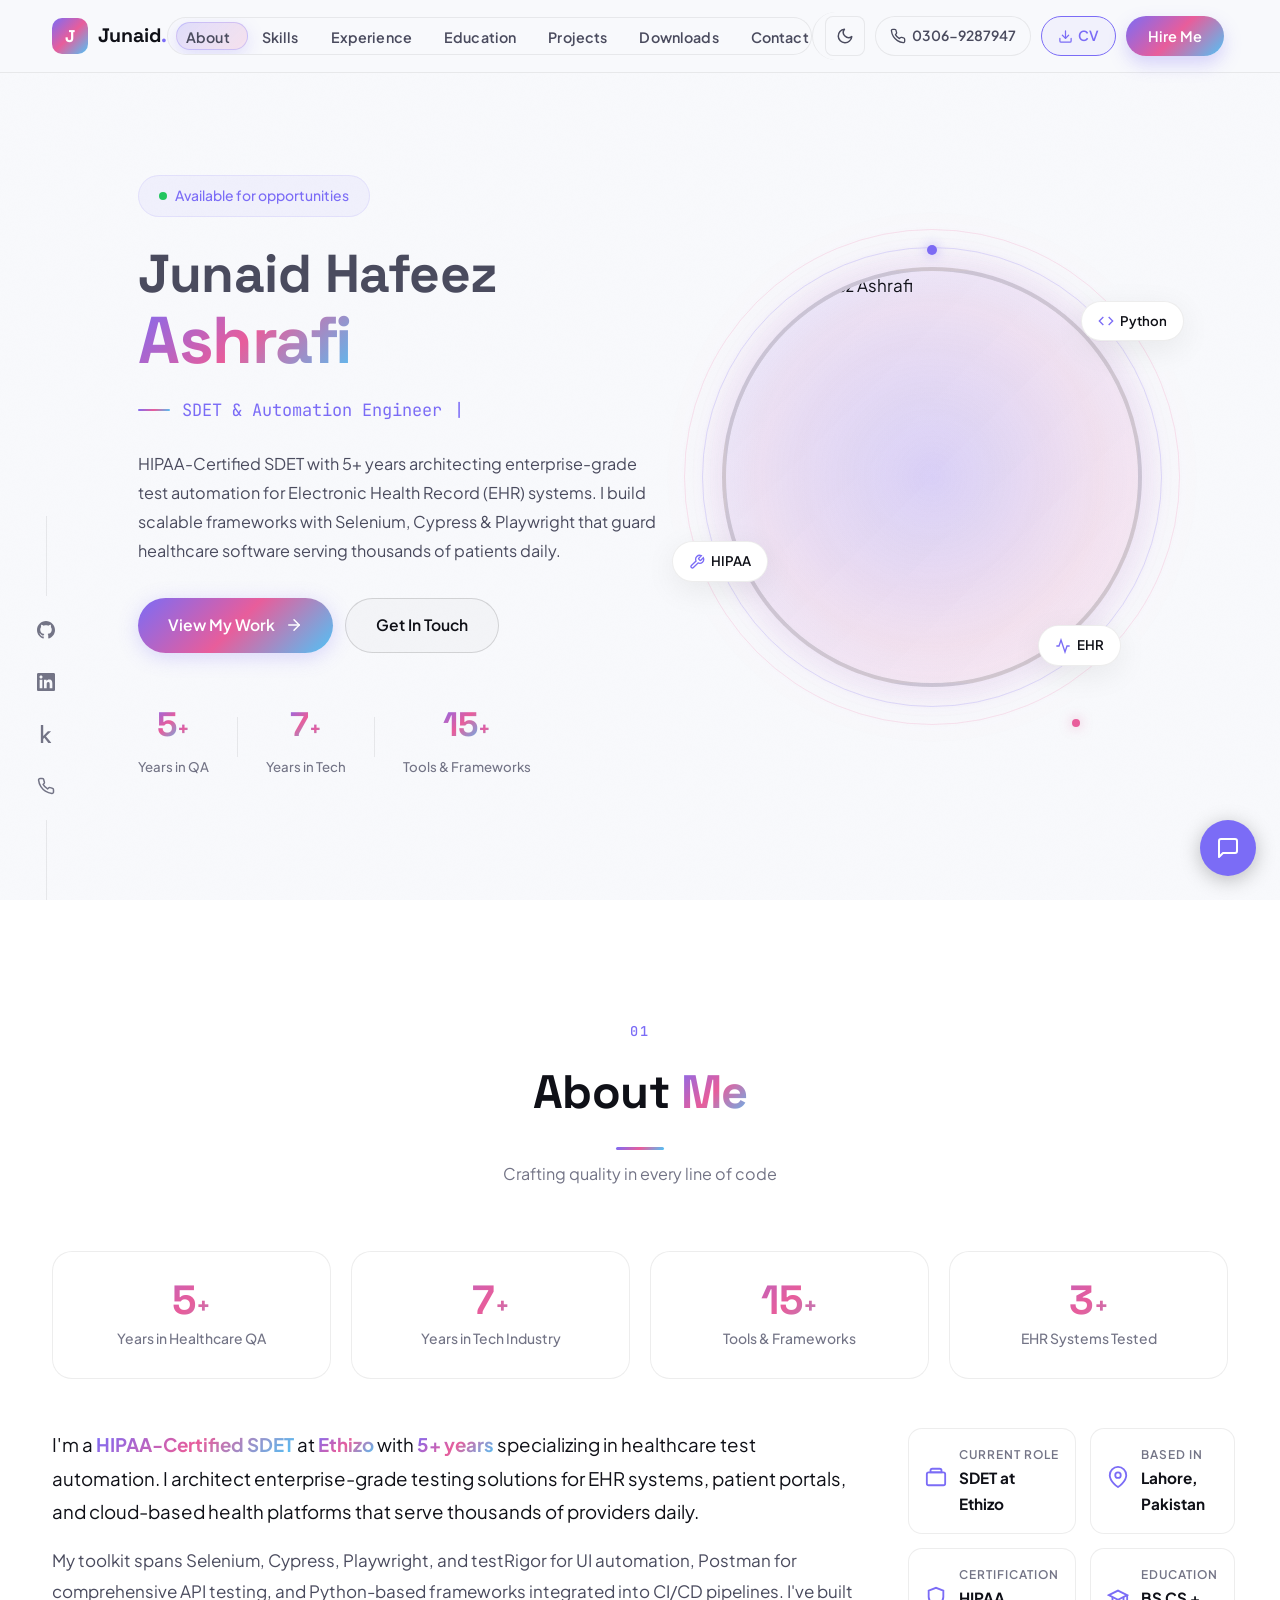
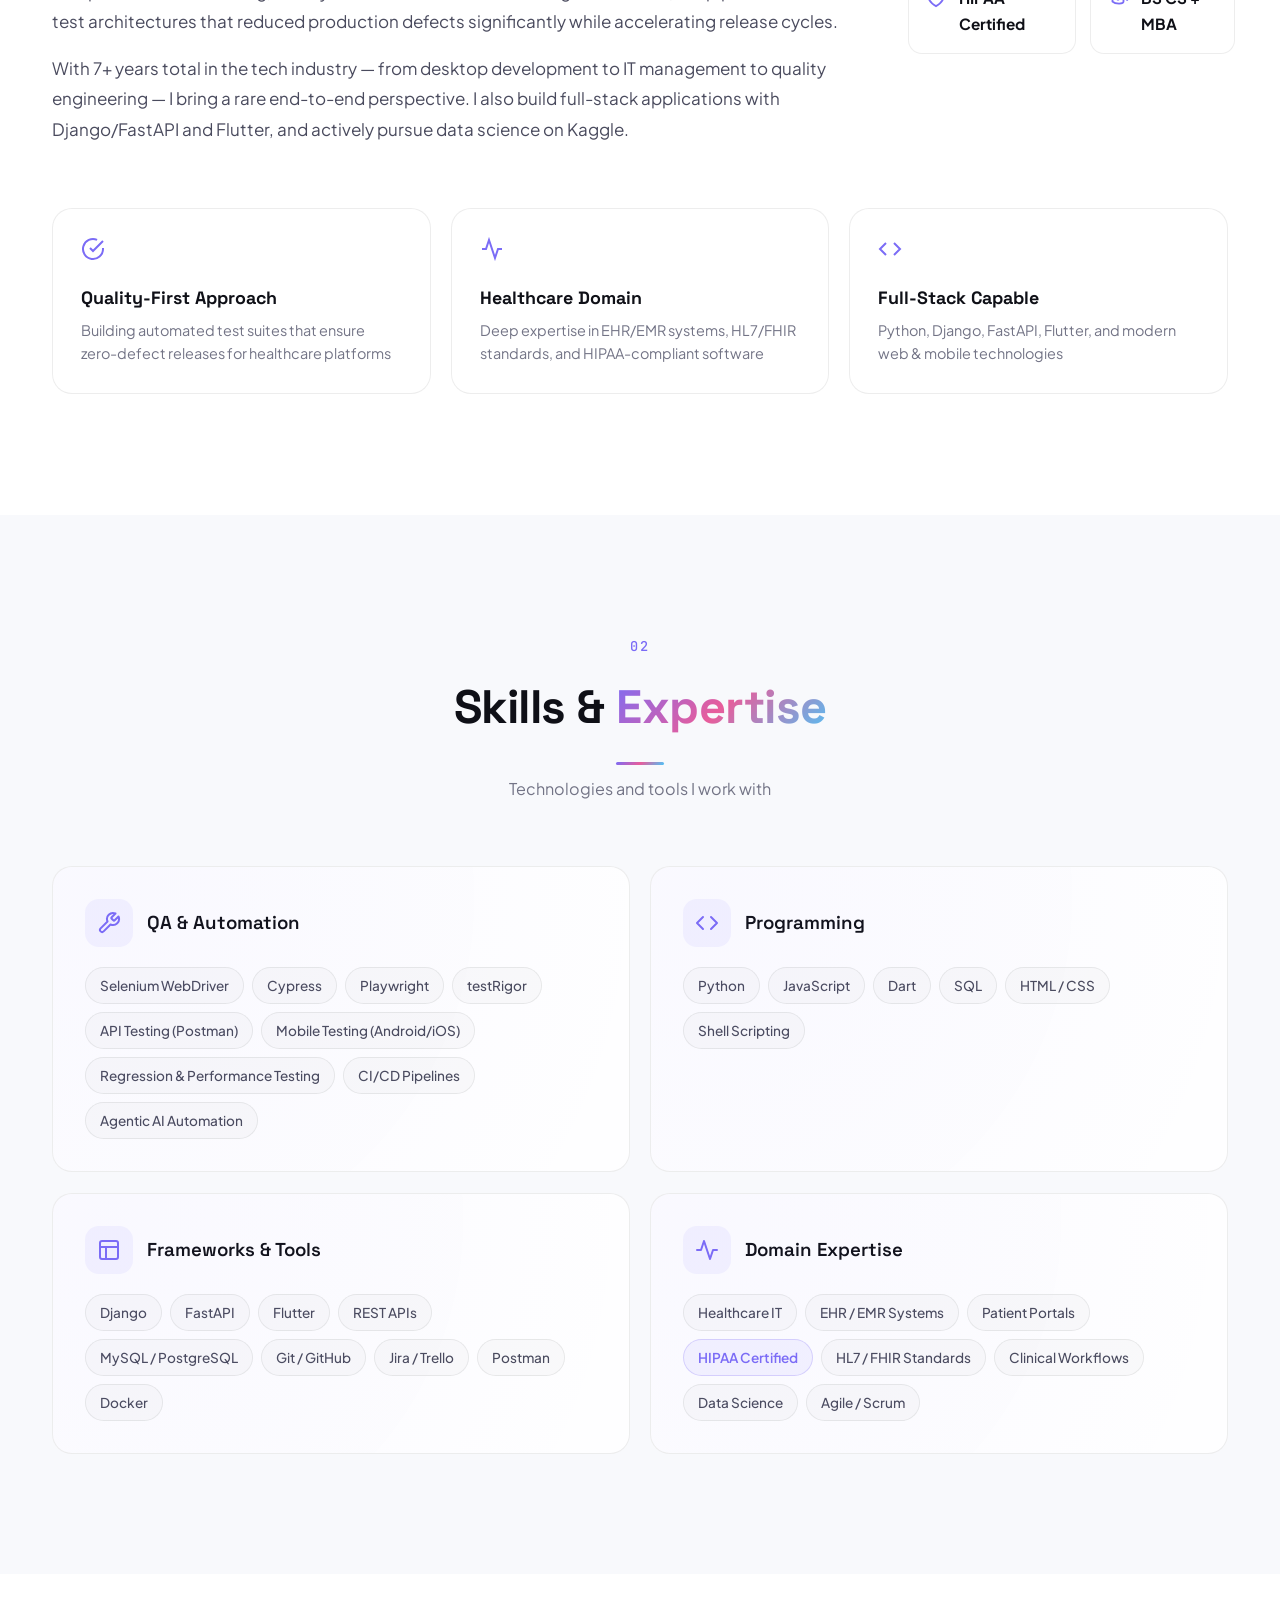
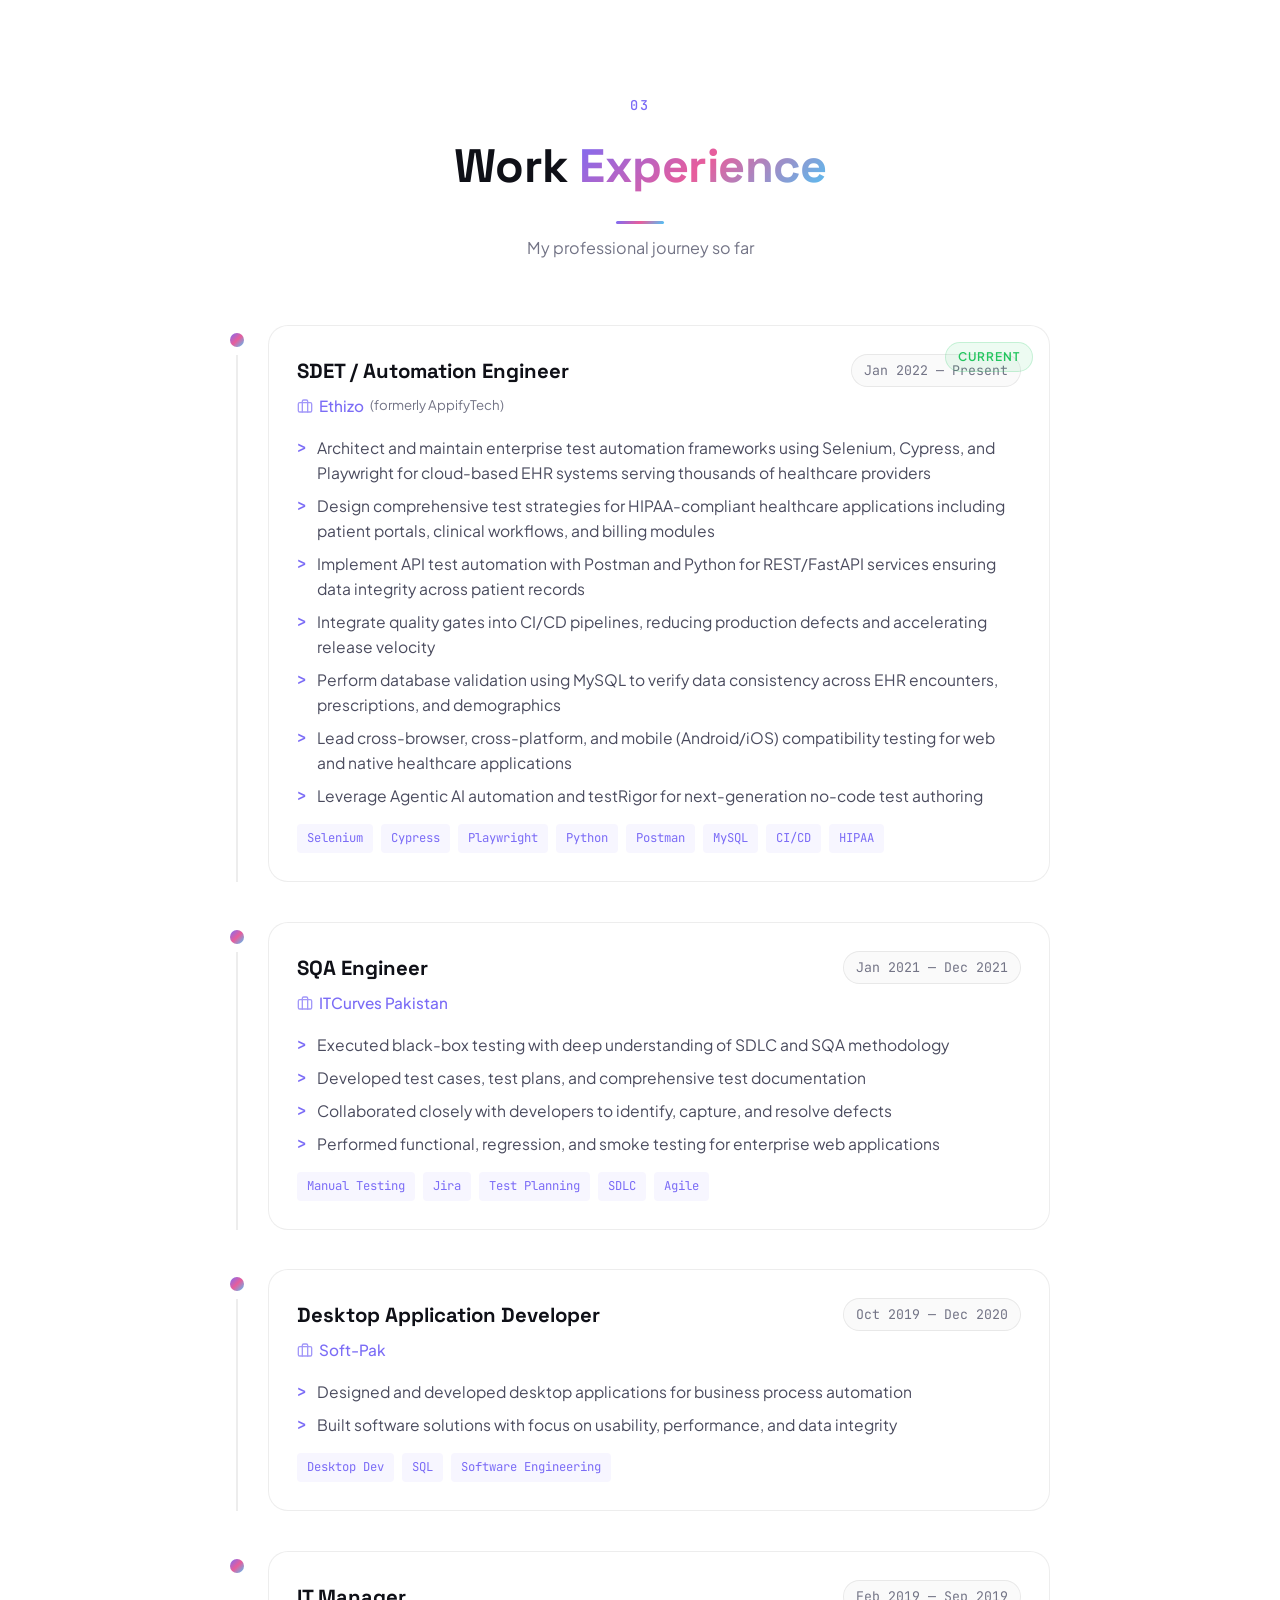
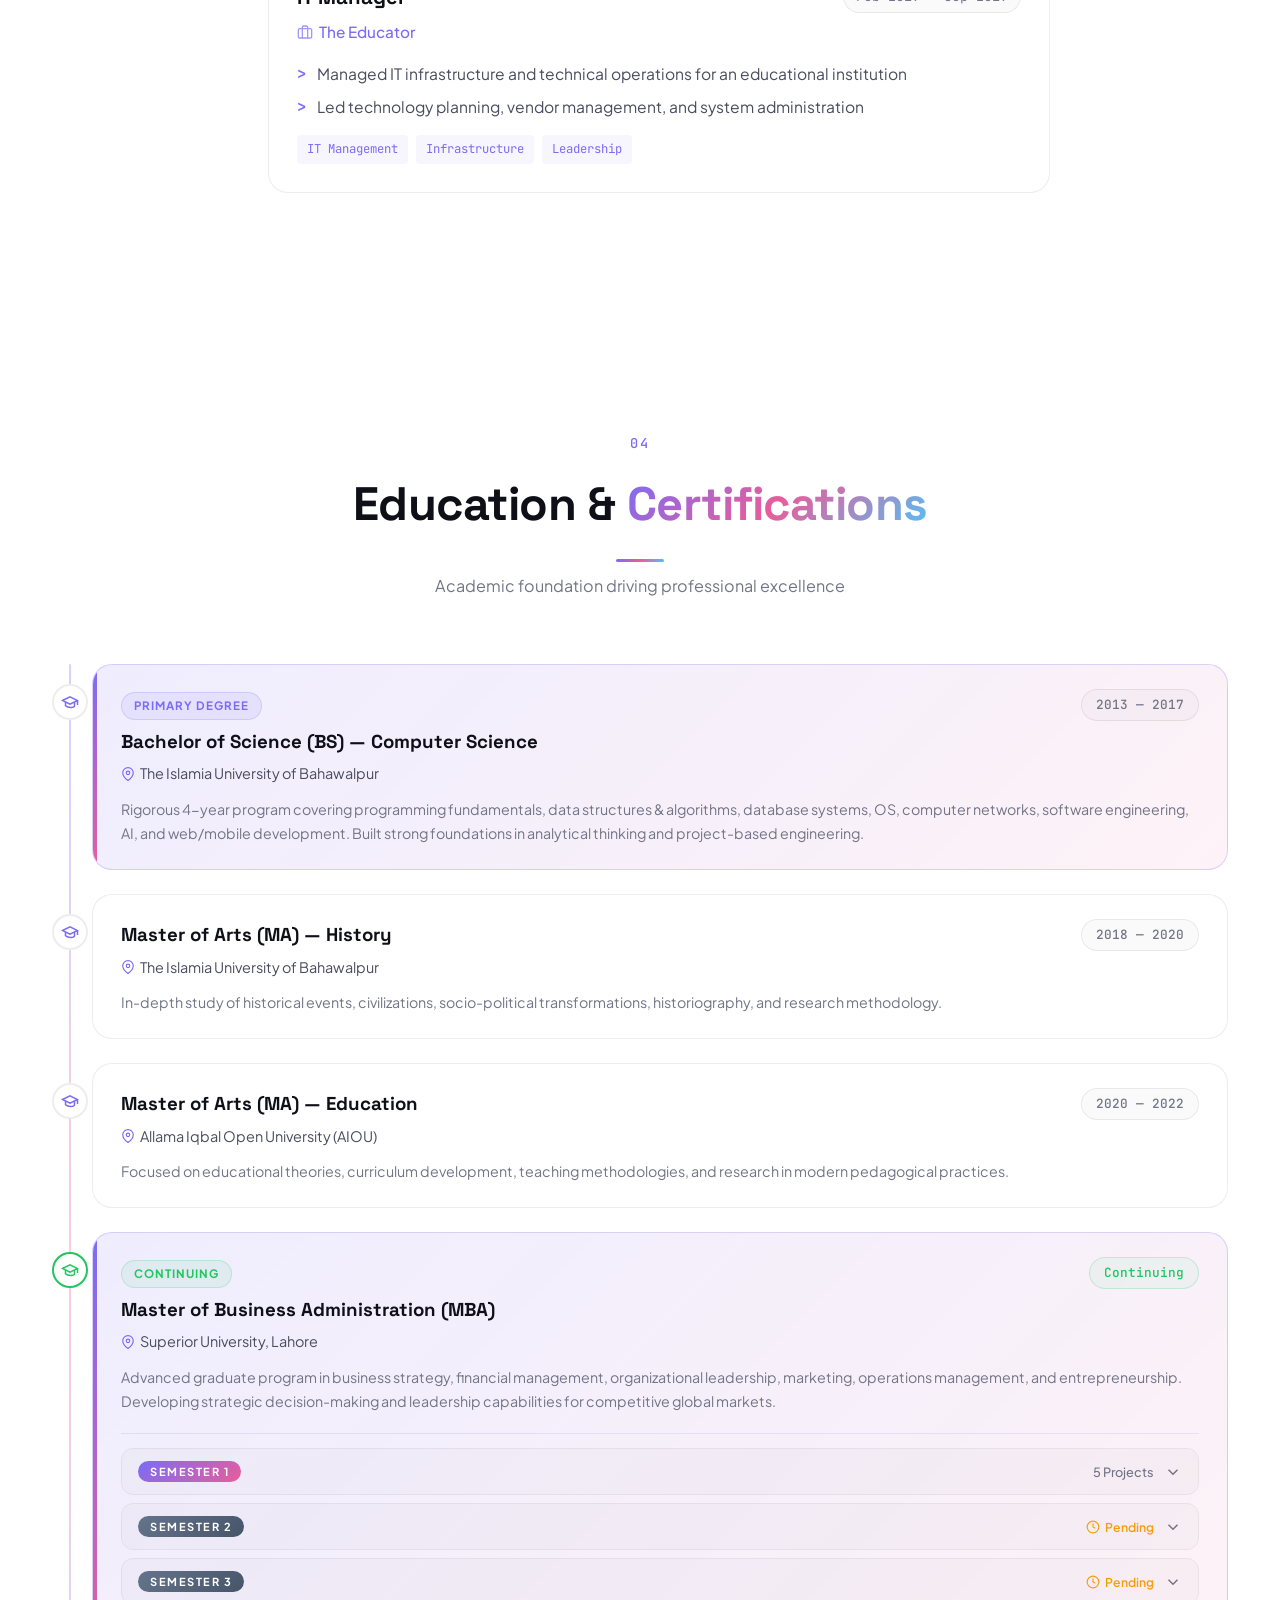
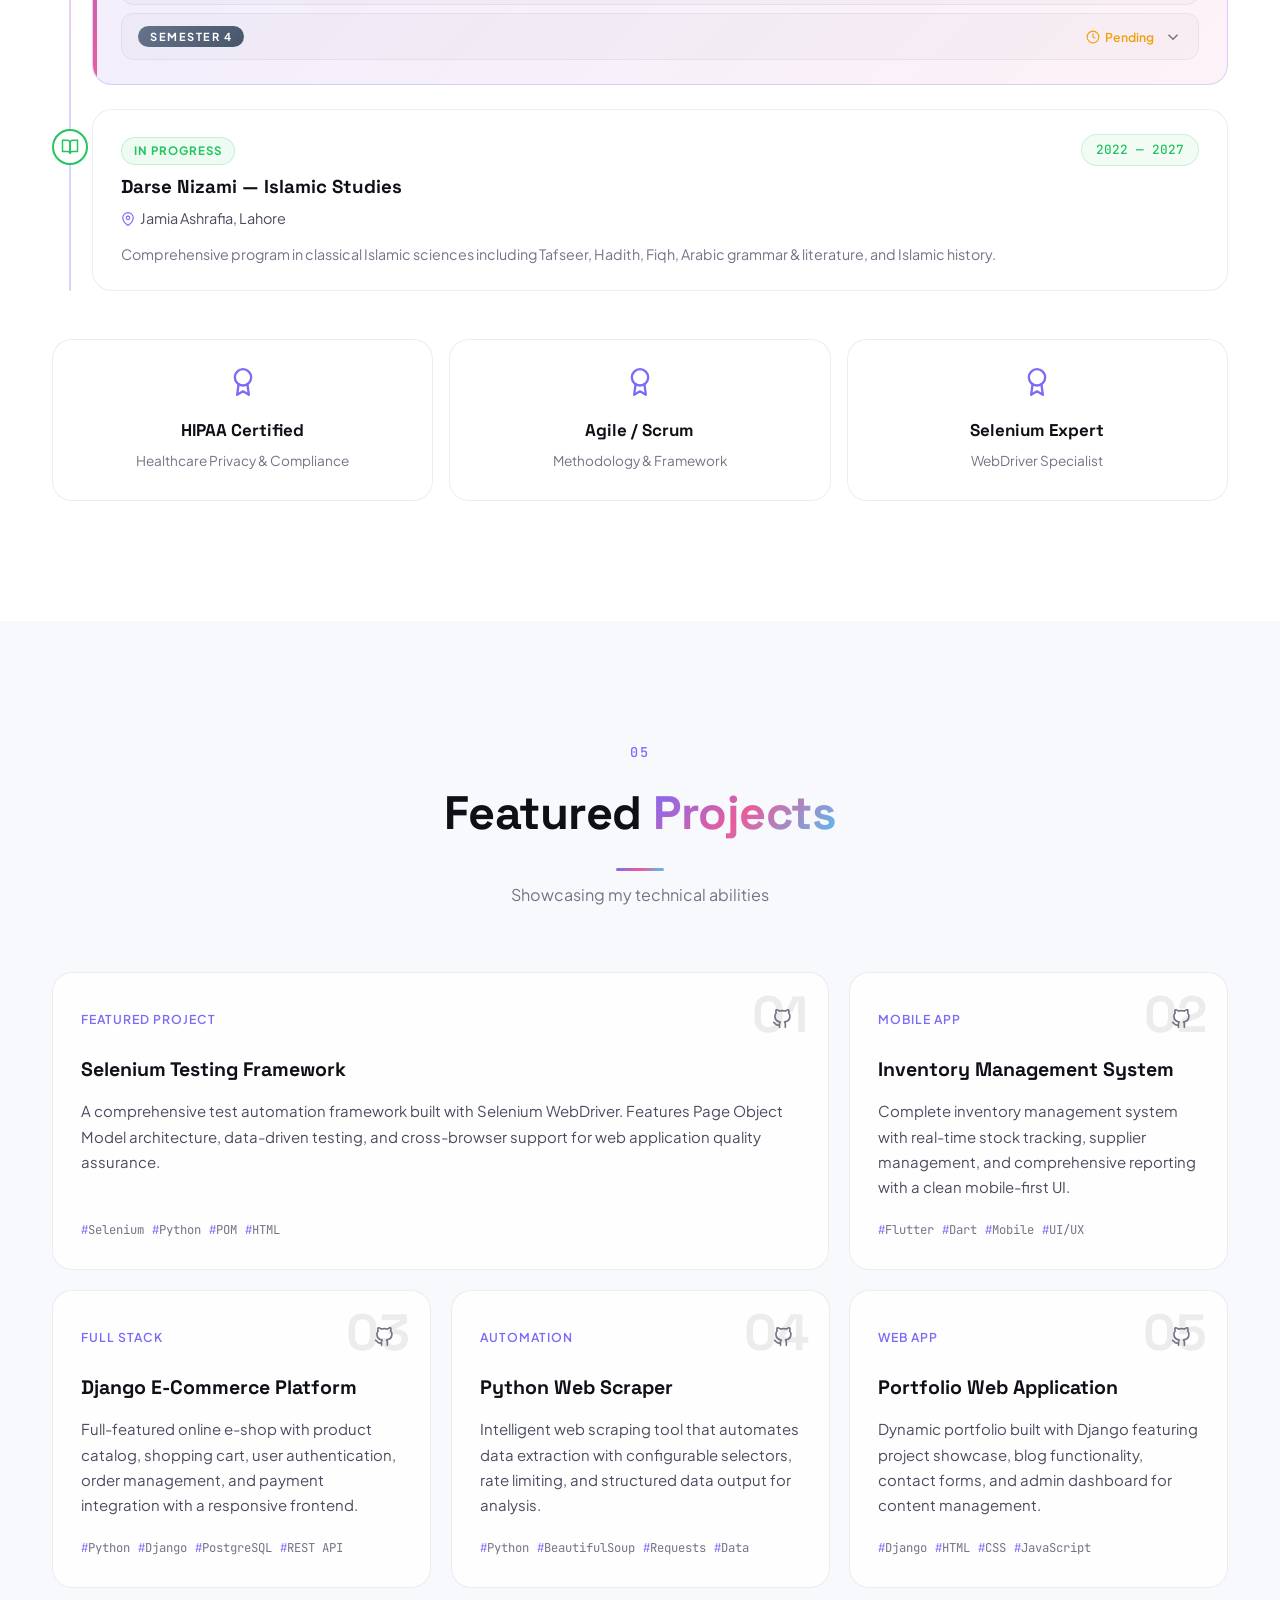
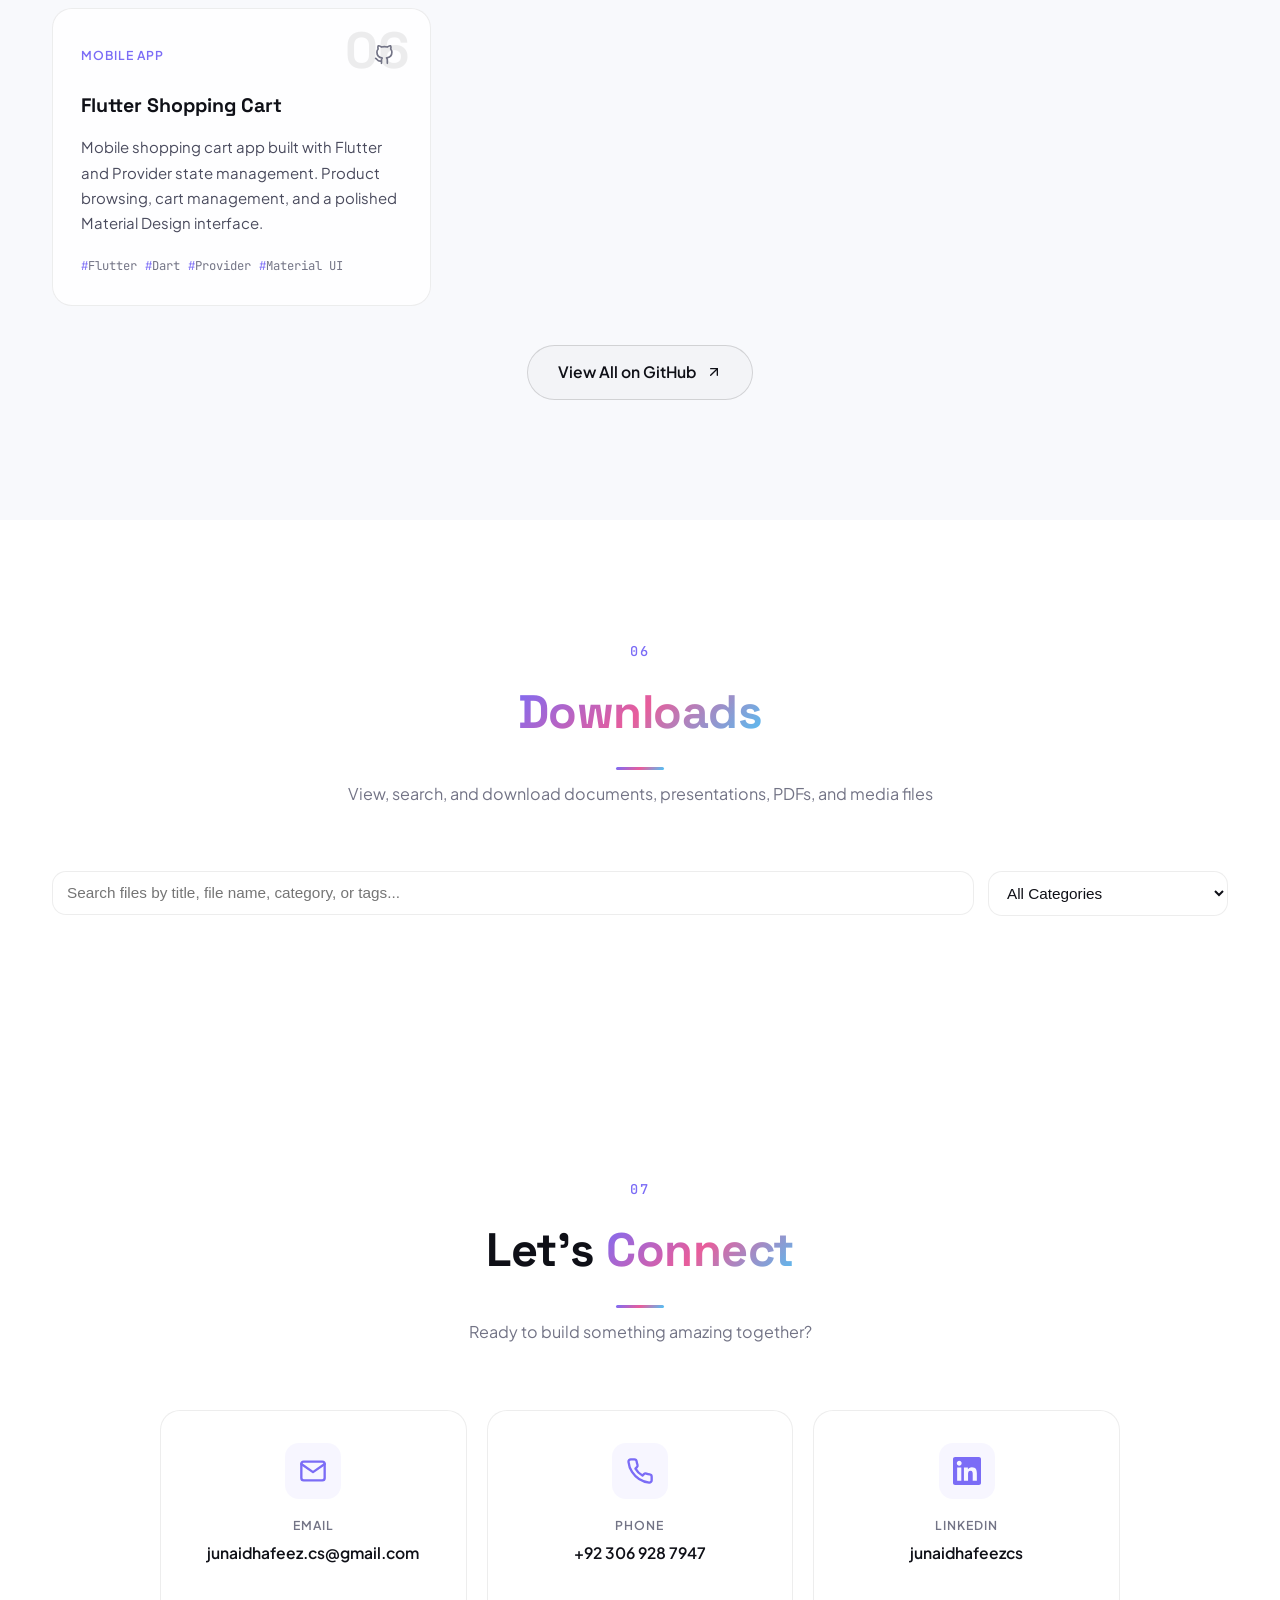
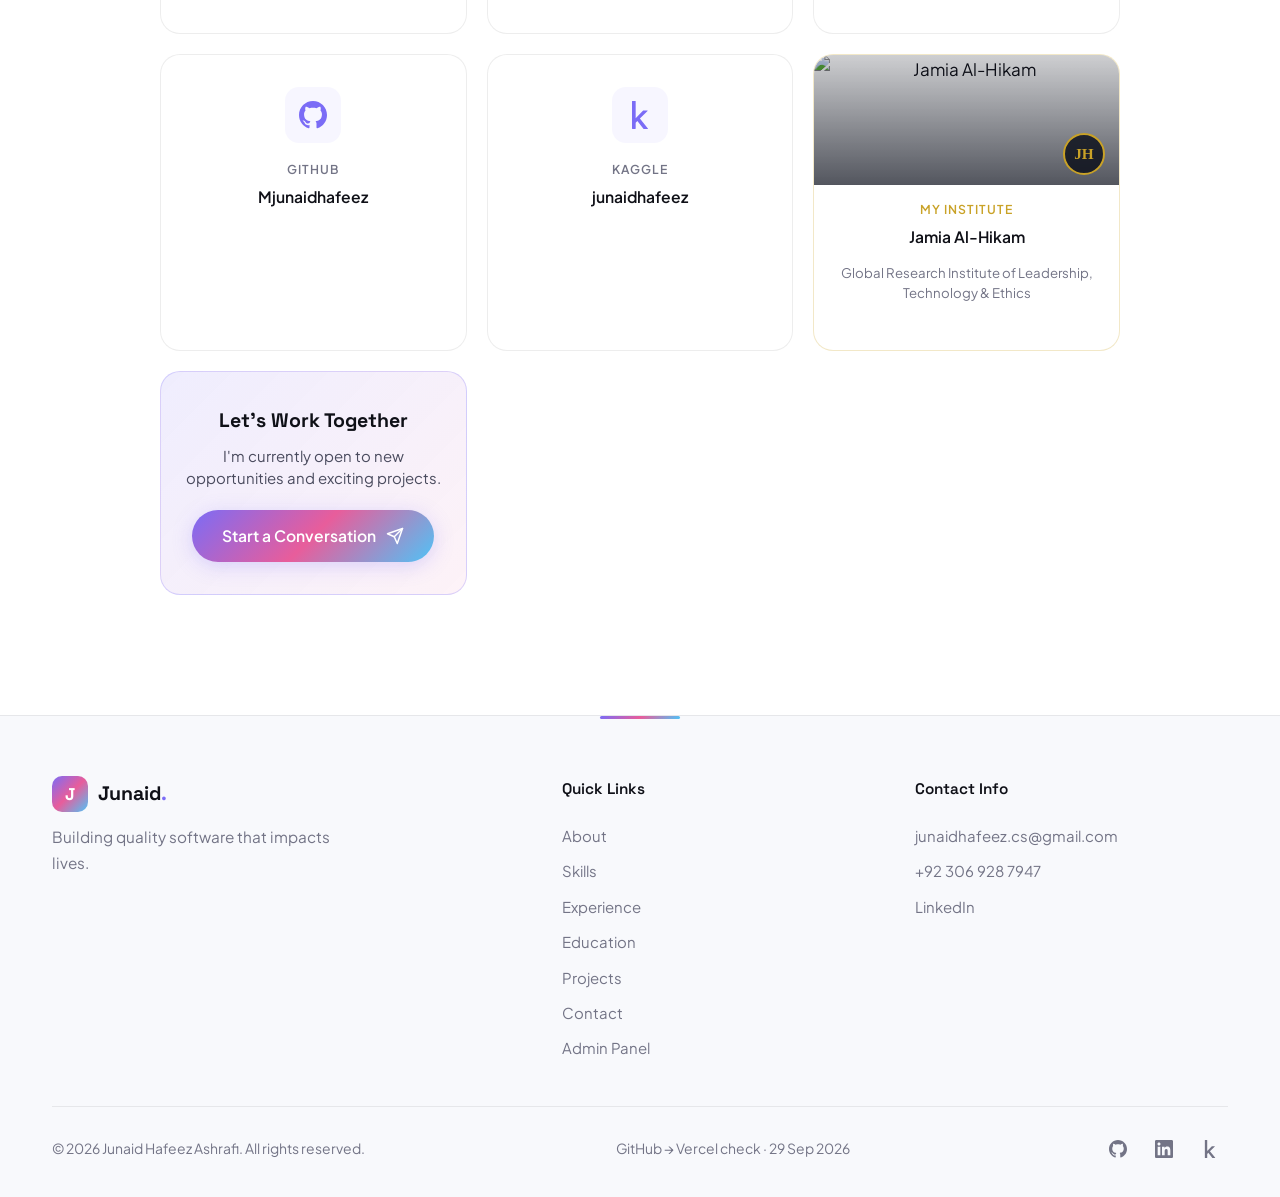
==== commit e3a9a69d: "Add footer line to verify GitHub-to-Vercel deploys. Co-authored-by: Cursor <cursoragent@cursor.com>" ====
--- a/index.html
+++ b/index.html
@@ -990,6 +990,7 @@
       </div>
       <div class="footer-bottom">
         <p id="footerCopyright">&copy; <span id="currentYear"></span> Junaid Hafeez Ashrafi. All rights reserved.</p>
+        <p id="deployCheckNote">GitHub → Vercel check · 29 Sep 2026</p>
         <div class="footer-socials" id="footerSocials">
           <a href="https://github.com/Mjunaidhafeez" target="_blank" rel="noopener" aria-label="GitHub"><svg xmlns="http://www.w3.org/2000/svg" width="18" height="18" viewBox="0 0 24 24" fill="currentColor"><path d="M12 0c-6.626 0-12 5.373-12 12 0 5.302 3.438 9.8 8.207 11.387.599.111.793-.261.793-.577v-2.234c-3.338.726-4.033-1.416-4.033-1.416-.546-1.387-1.333-1.756-1.333-1.756-1.089-.745.083-.729.083-.729 1.205.084 1.839 1.237 1.839 1.237 1.07 1.834 2.807 1.304 3.492.997.107-.775.418-1.305.762-1.604-2.665-.305-5.467-1.334-5.467-5.931 0-1.311.469-2.381 1.236-3.221-.124-.303-.535-1.524.117-3.176 0 0 1.008-.322 3.301 1.23.957-.266 1.983-.399 3.003-.404 1.02.005 2.047.138 3.006.404 2.291-1.552 3.297-1.23 3.297-1.23.653 1.653.242 2.874.118 3.176.77.84 1.235 1.911 1.235 3.221 0 4.609-2.807 5.624-5.479 5.921.43.372.823 1.102.823 2.222v3.293c0 .319.192.694.801.576 4.765-1.589 8.199-6.086 8.199-11.386 0-6.627-5.373-12-12-12z"/></svg></a>
           <a href="https://www.linkedin.com/in/junaidhafeezcs/" target="_blank" rel="noopener" aria-label="LinkedIn"><svg xmlns="http://www.w3.org/2000/svg" width="18" height="18" viewBox="0 0 24 24" fill="currentColor"><path d="M20.447 20.452h-3.554v-5.569c0-1.328-.027-3.037-1.852-3.037-1.853 0-2.136 1.445-2.136 2.939v5.667H9.351V9h3.414v1.561h.046c.477-.9 1.637-1.85 3.37-1.85 3.601 0 4.267 2.37 4.267 5.455v6.286zM5.337 7.433c-1.144 0-2.063-.926-2.063-2.065 0-1.138.92-2.063 2.063-2.063 1.14 0 2.064.925 2.064 2.063 0 1.139-.925 2.065-2.064 2.065zm1.782 13.019H3.555V9h3.564v11.452zM22.225 0H1.771C.792 0 0 .774 0 1.729v20.542C0 23.227.792 24 1.771 24h20.451C23.2 24 24 23.227 24 22.271V1.729C24 .774 23.2 0 22.222 0h.003z"/></svg></a>
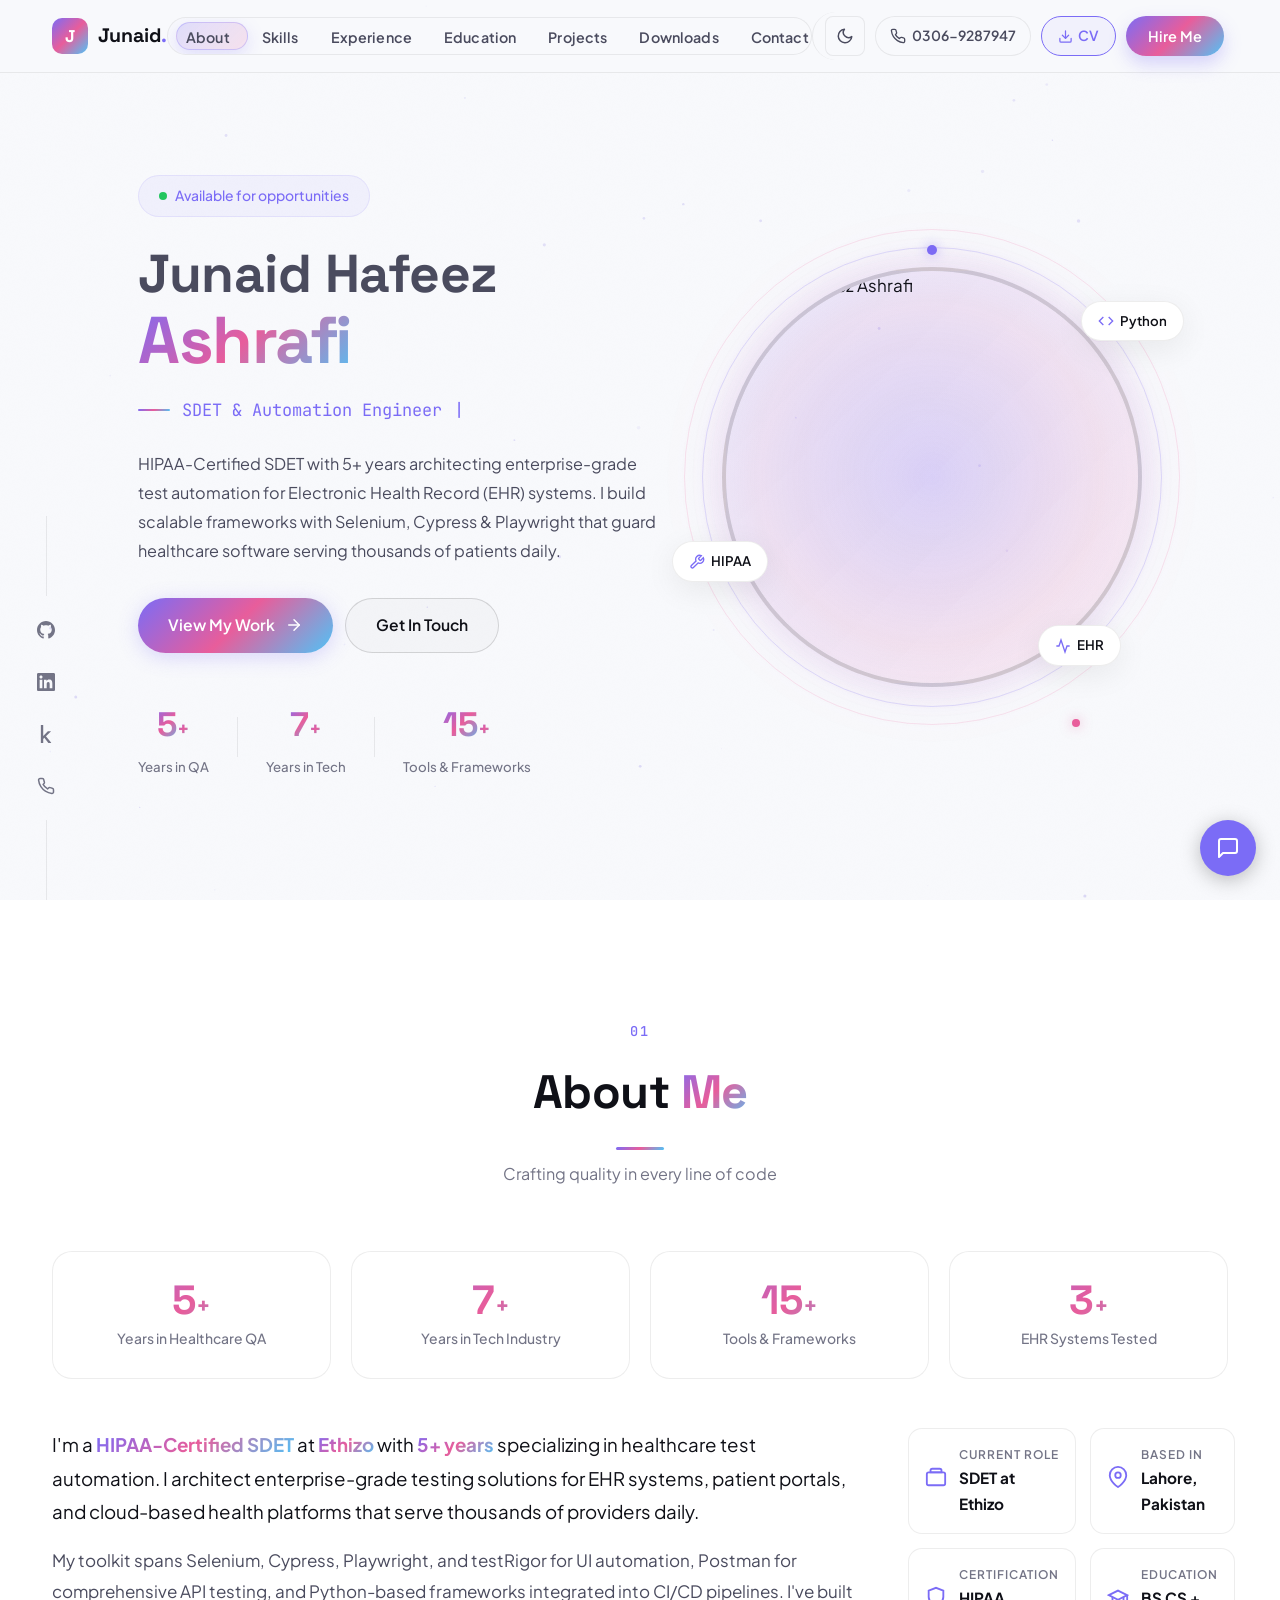
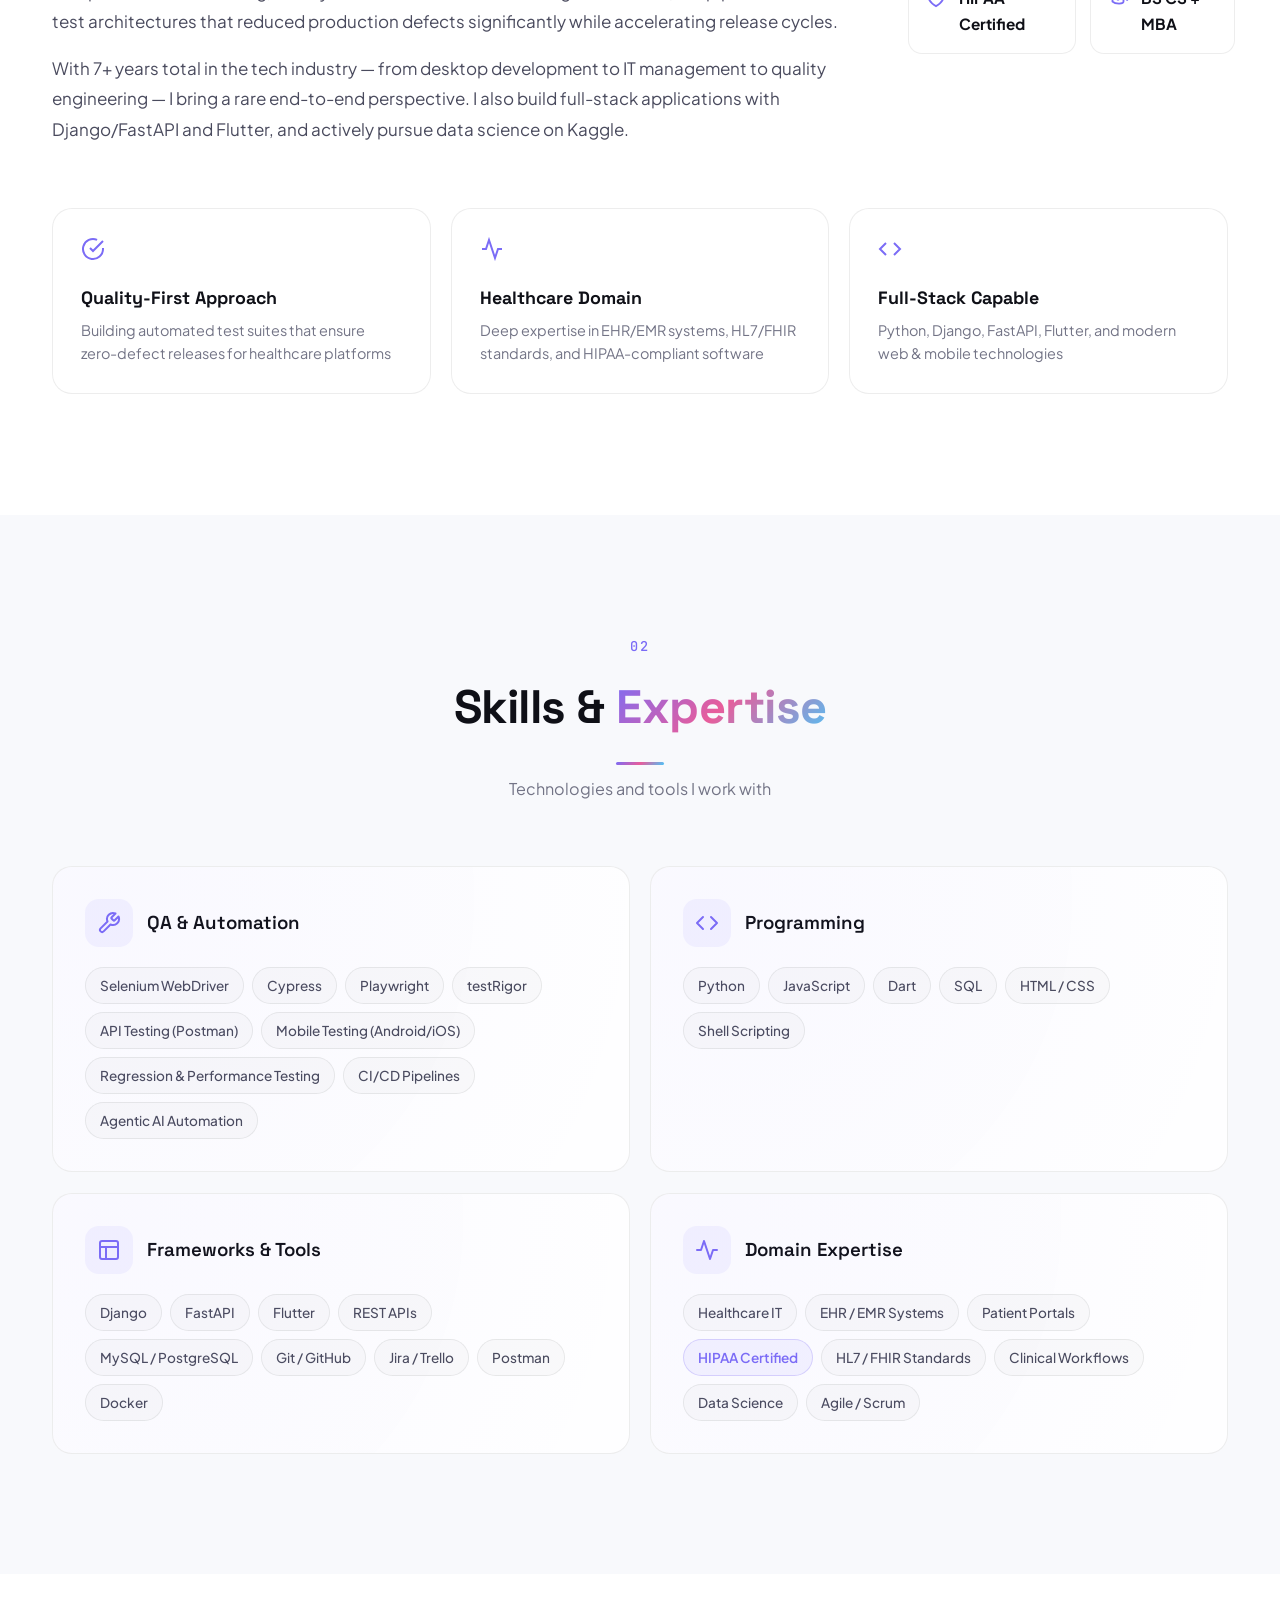
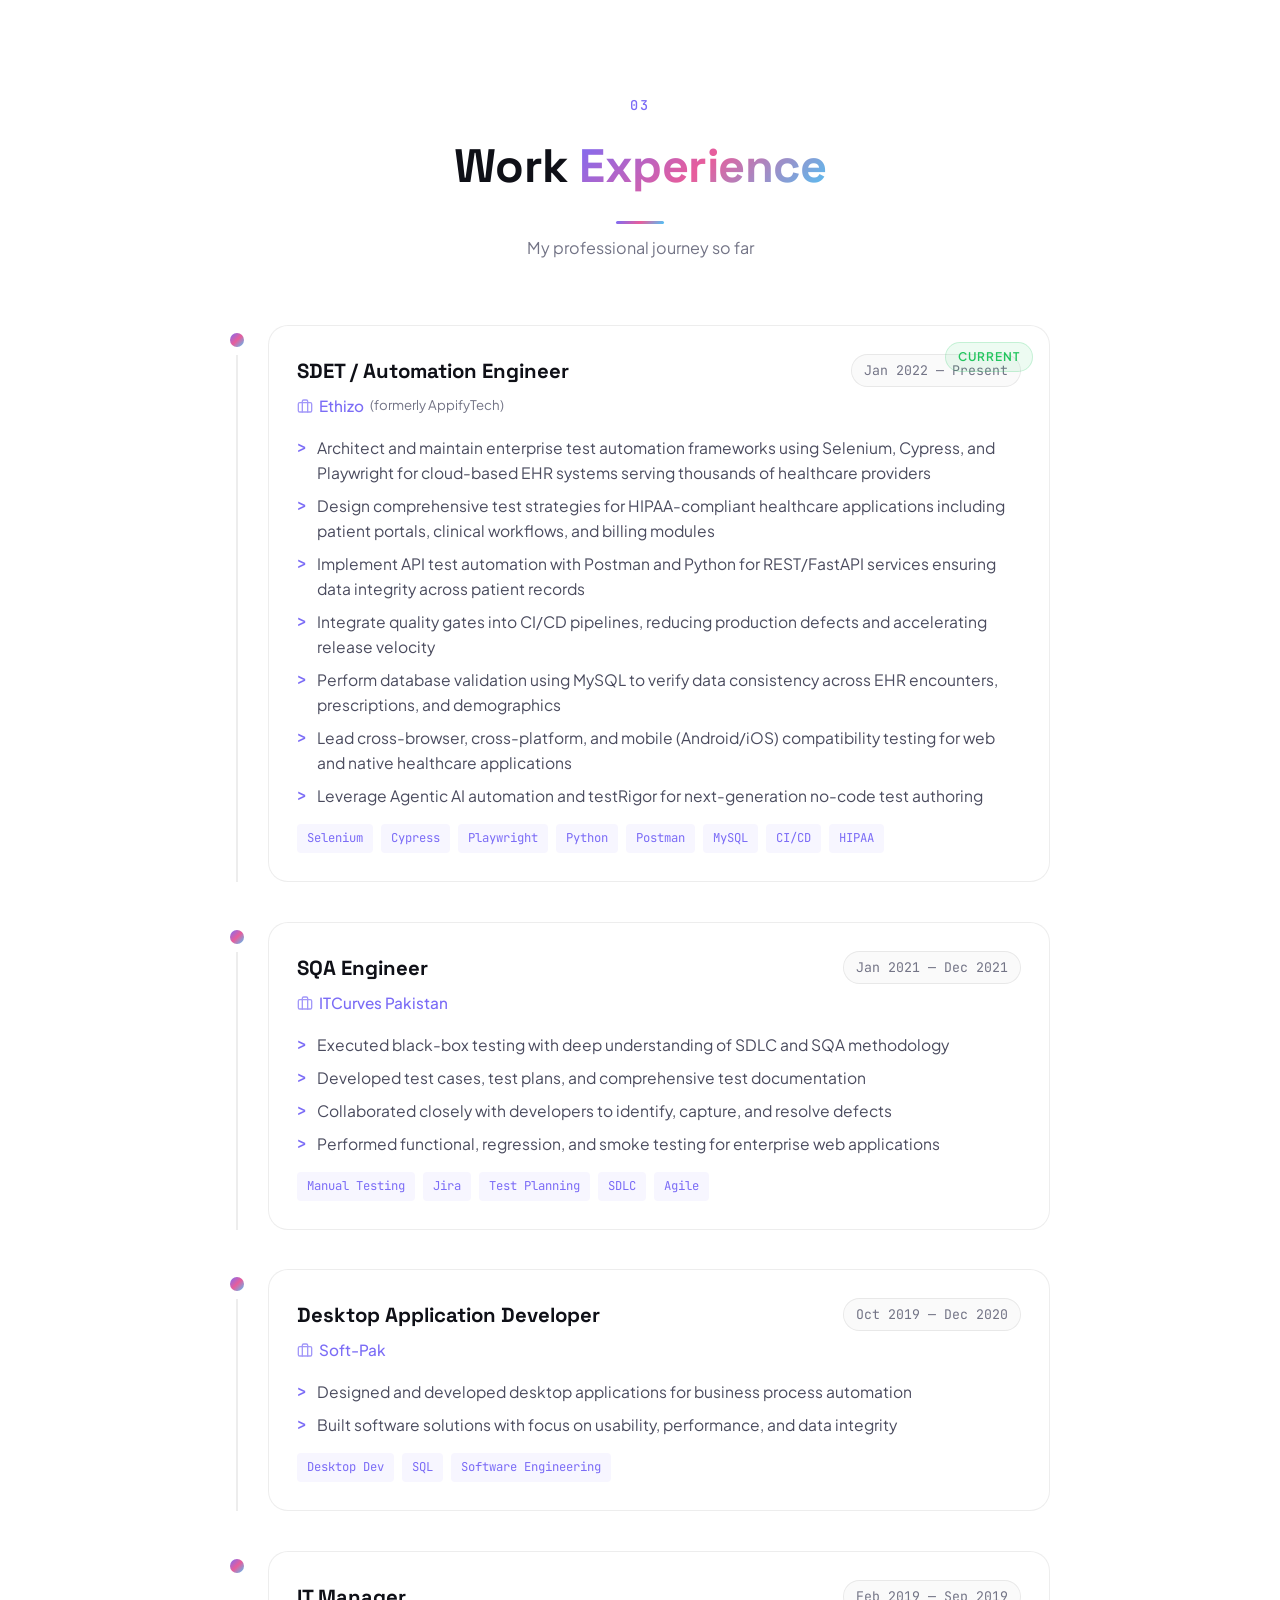
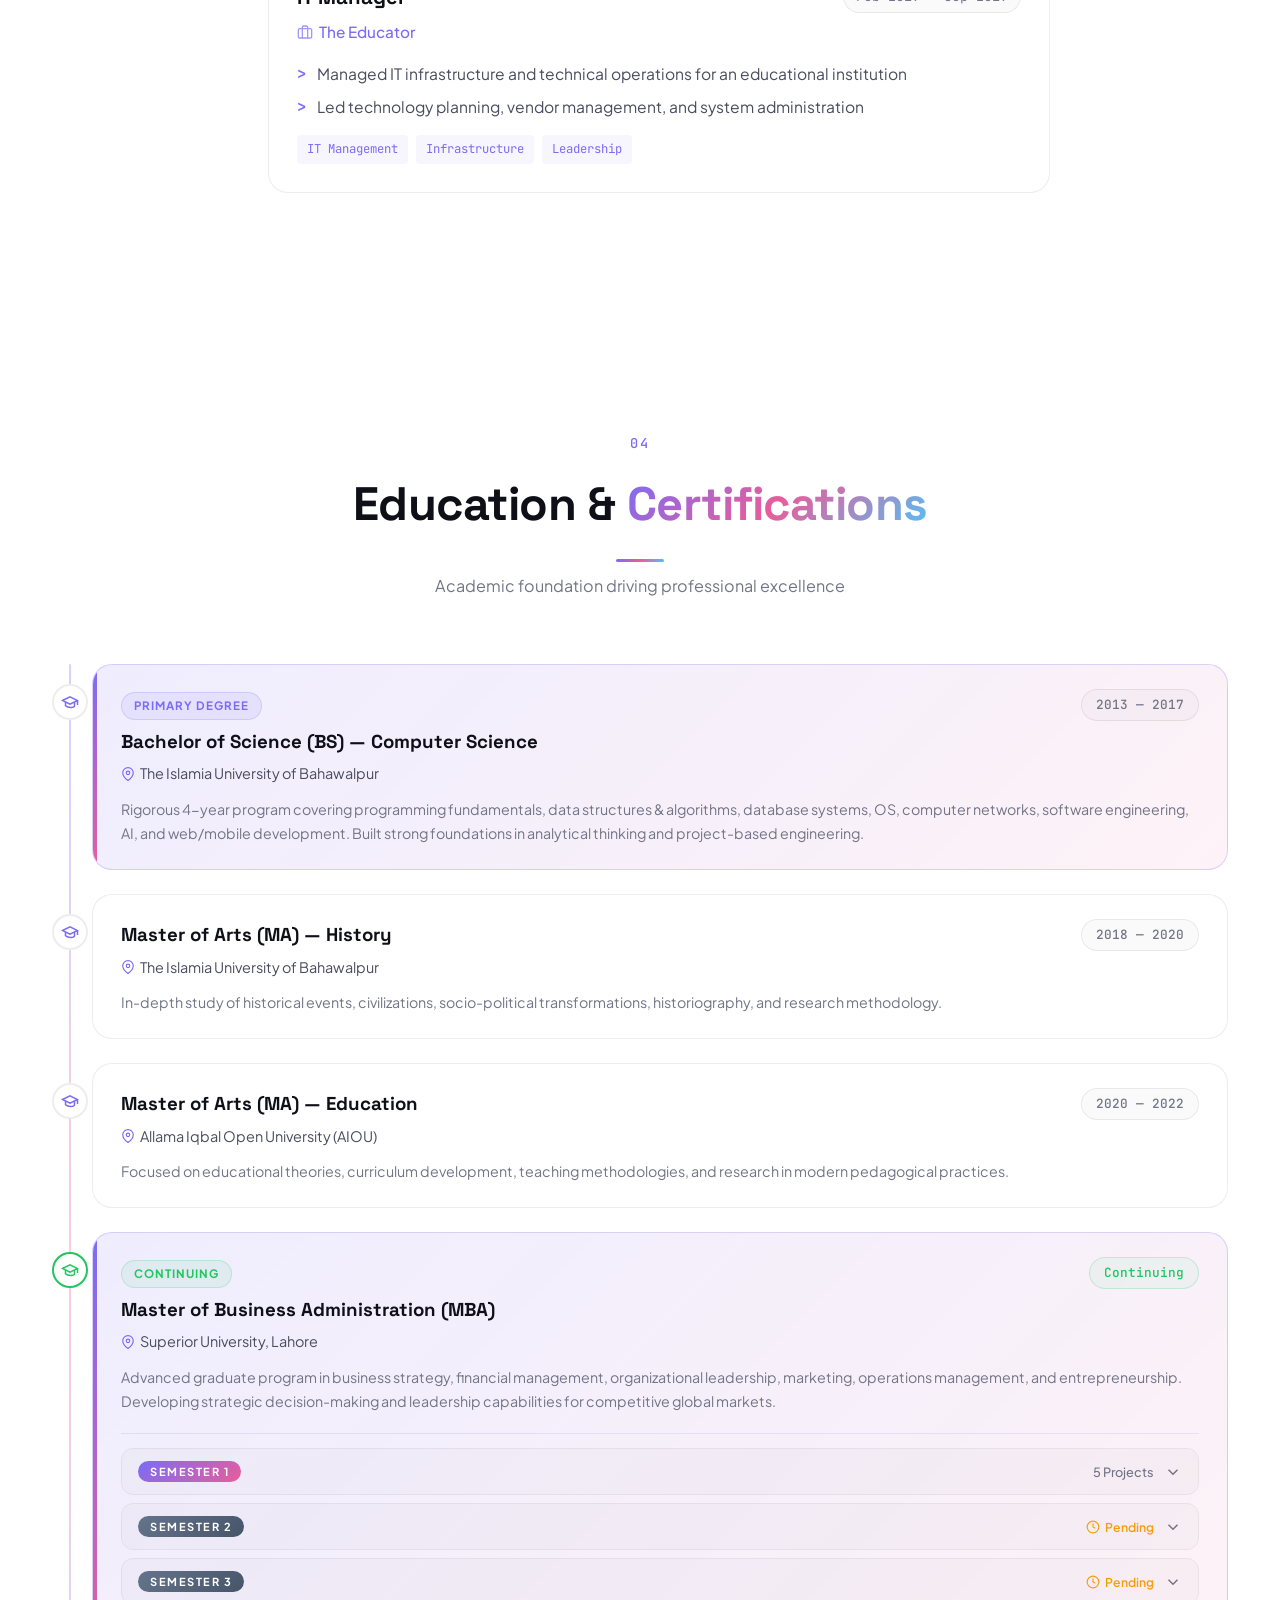
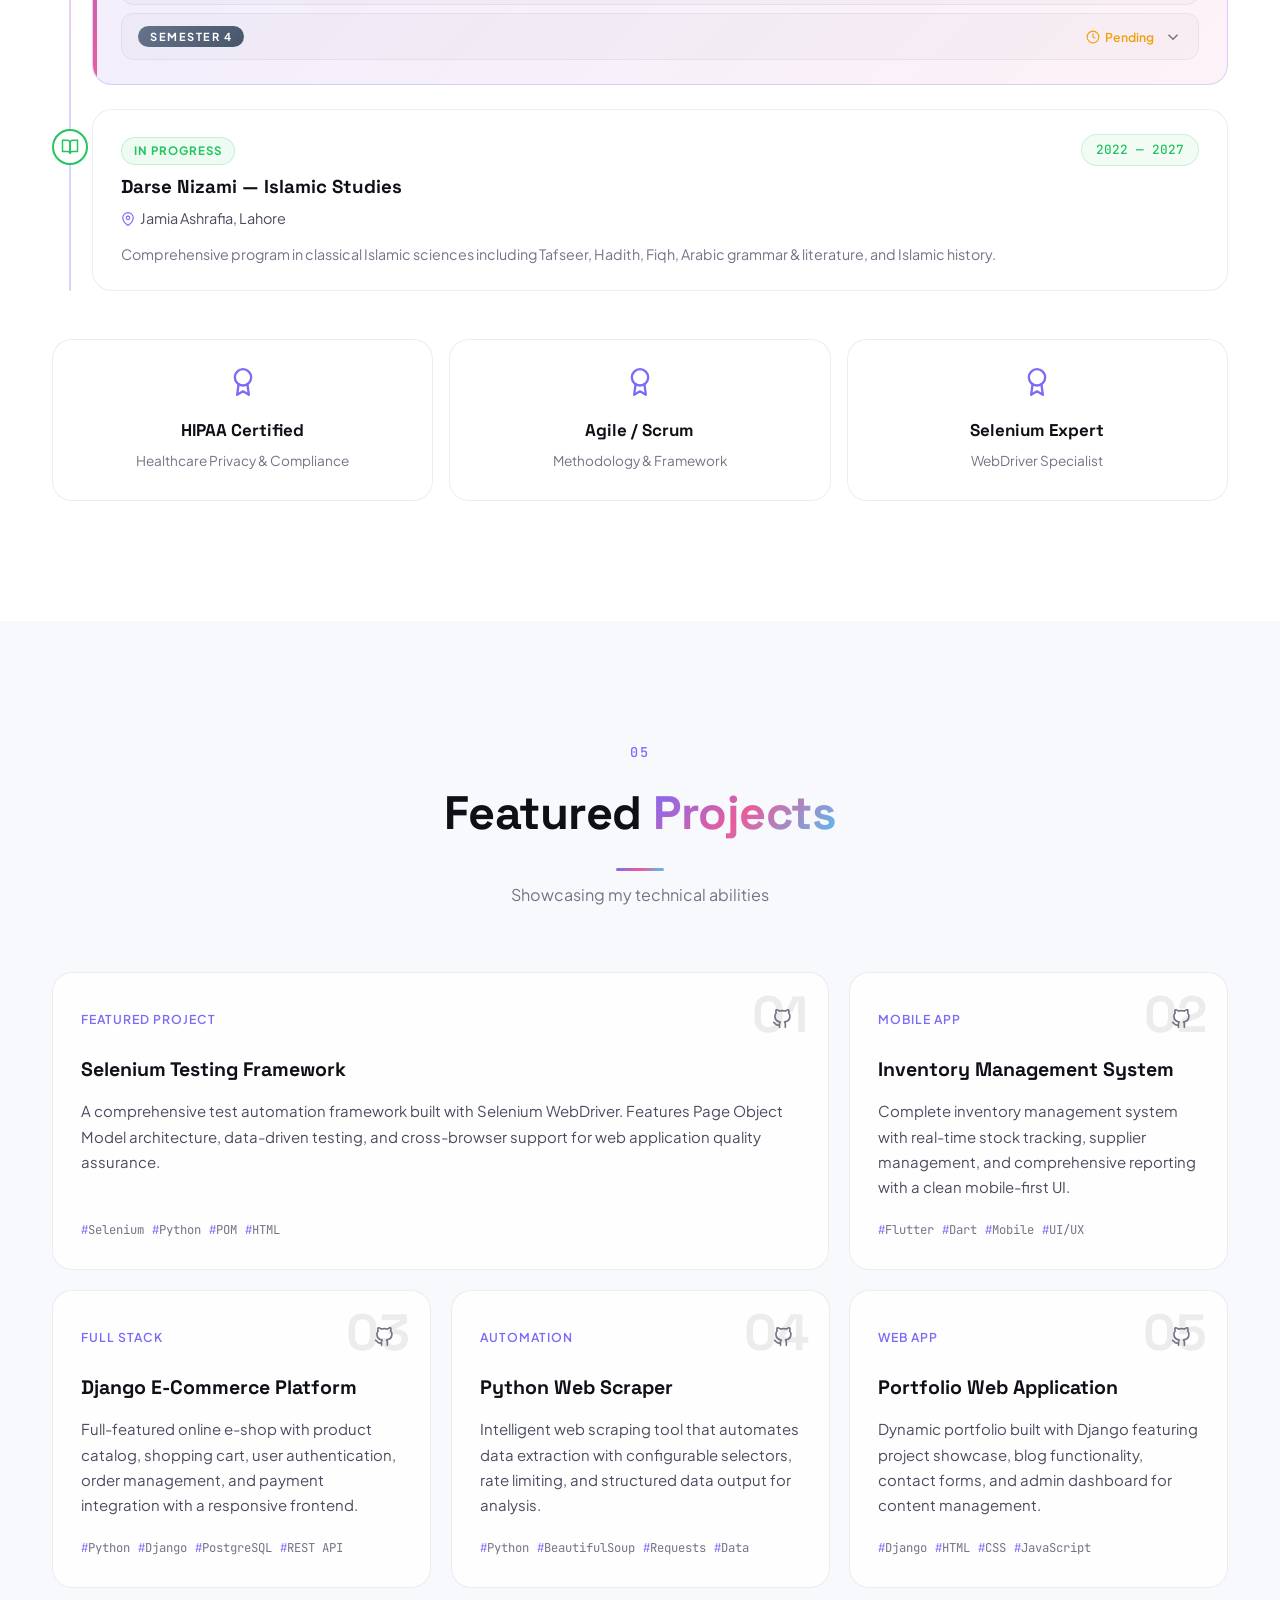
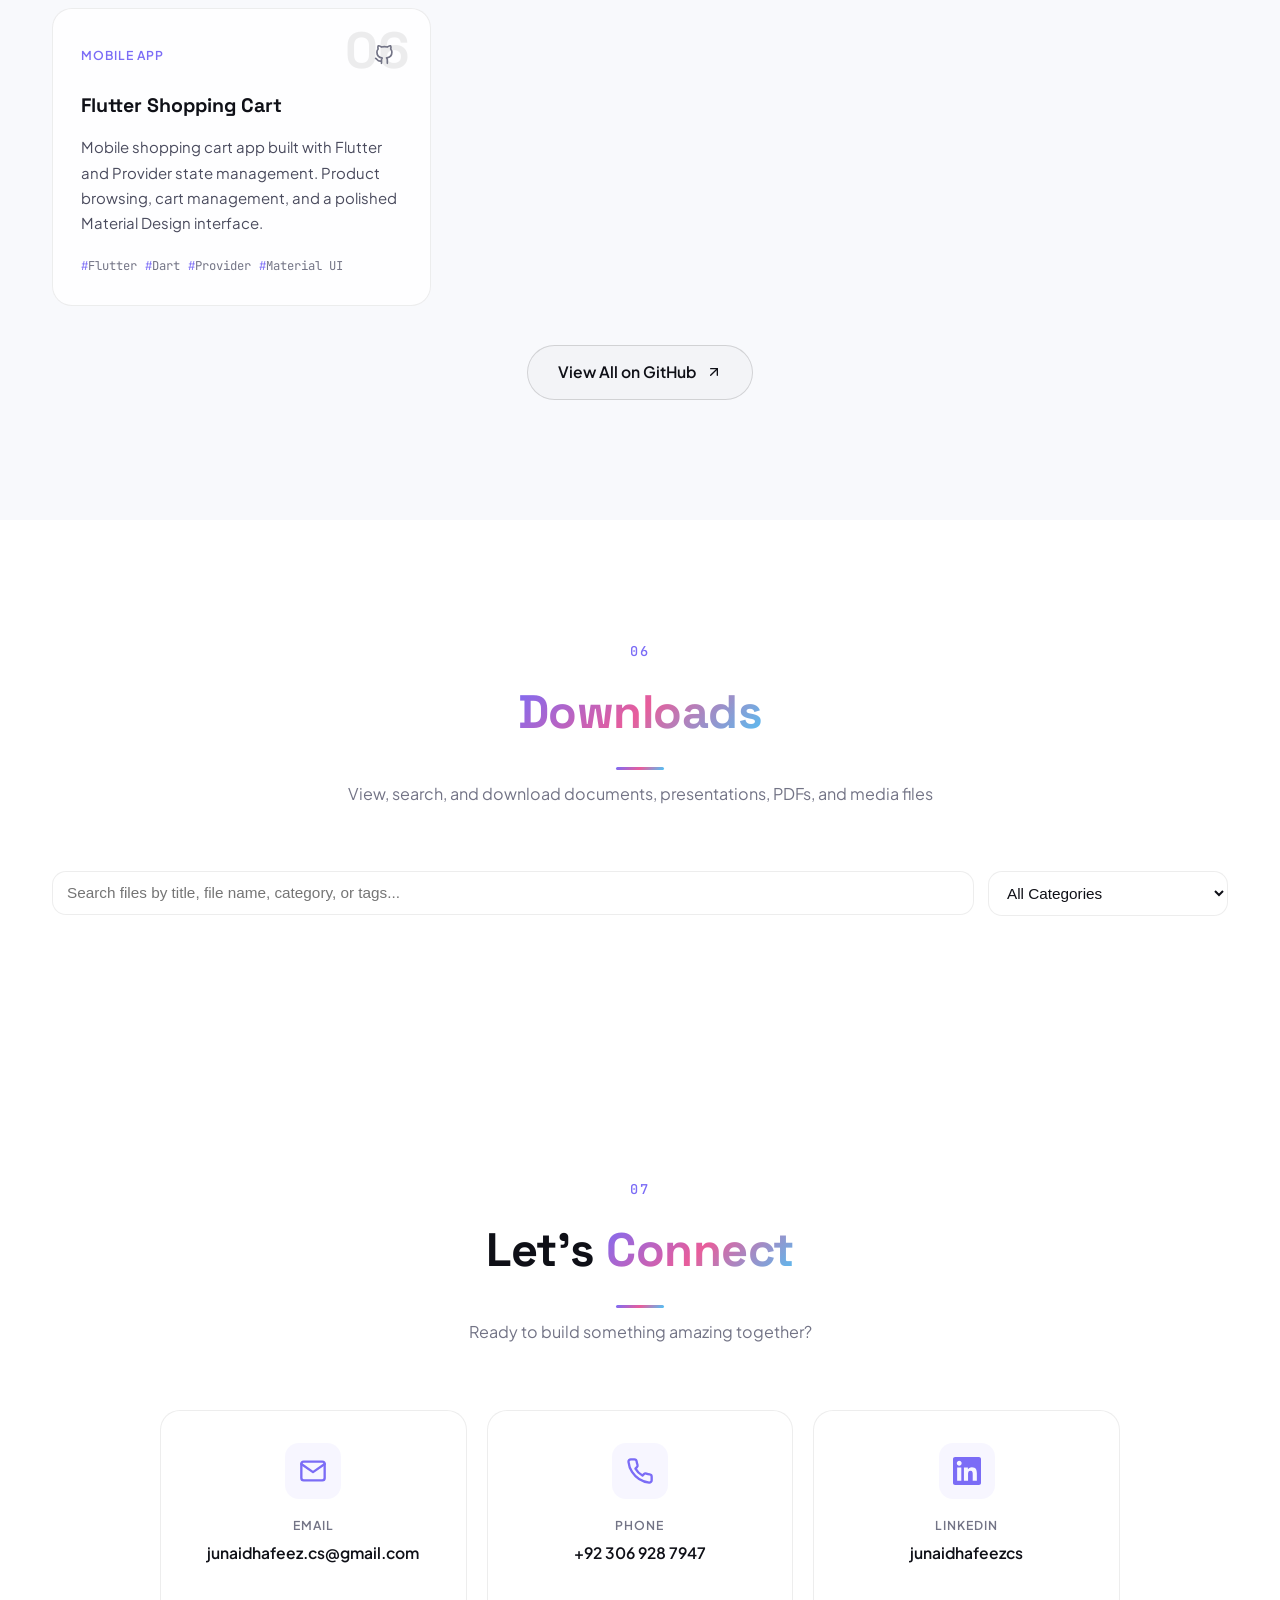
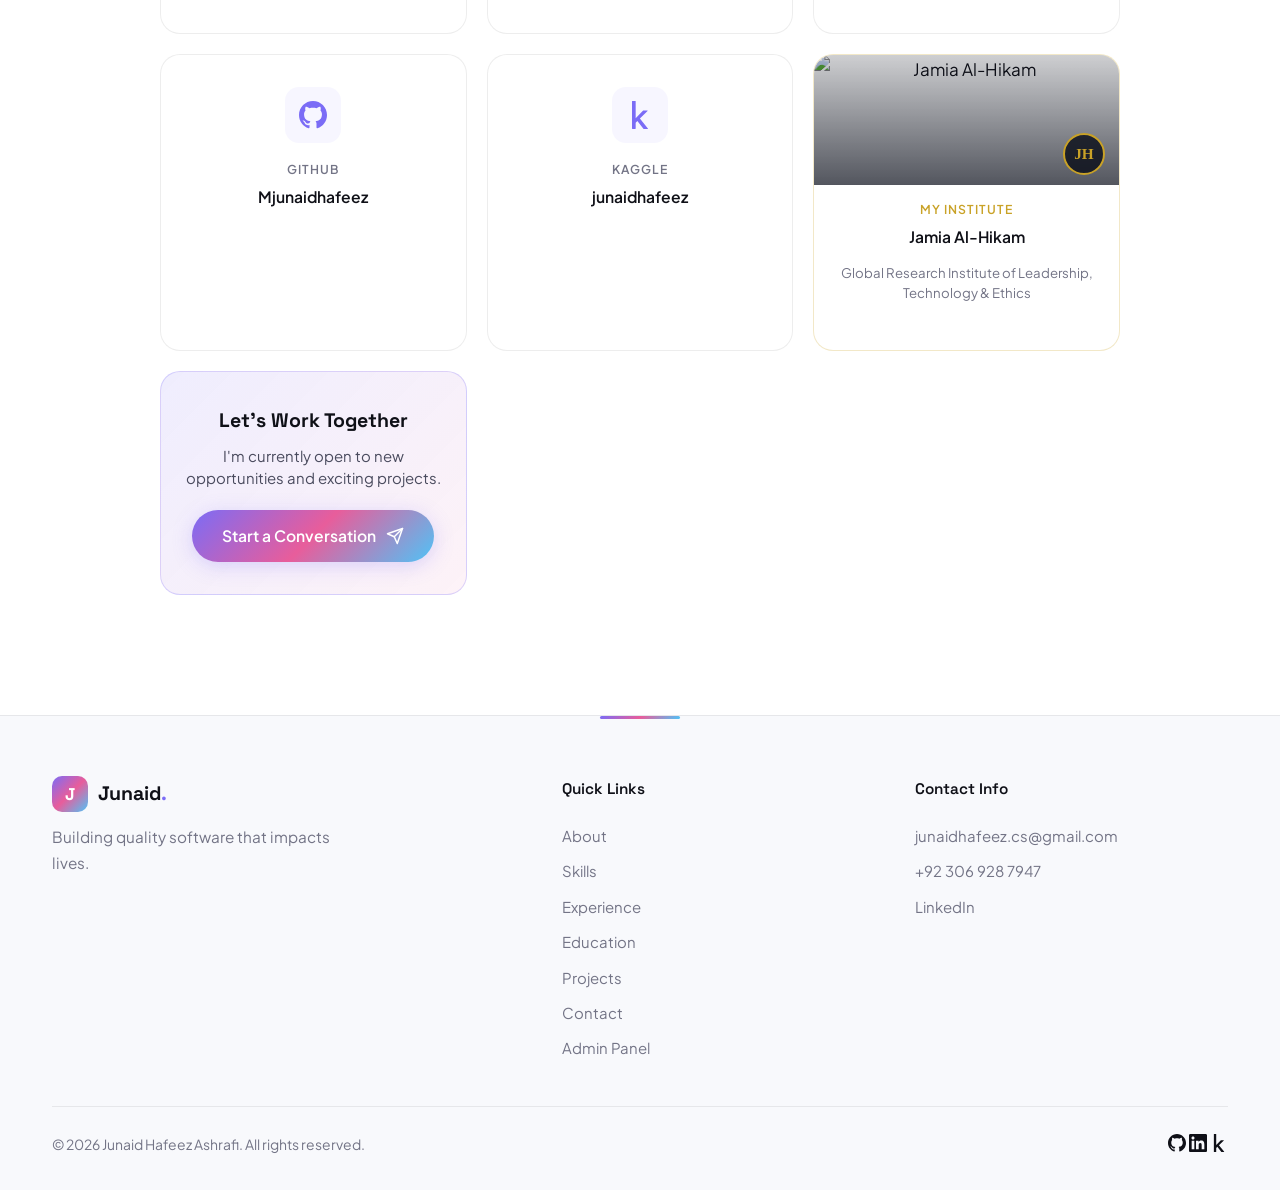
==== commit 2ad8714c: "Remove footer." ====
--- a/index.html
+++ b/index.html
@@ -990,8 +990,8 @@
       </div>
       <div class="footer-bottom">
         <p id="footerCopyright">&copy; <span id="currentYear"></span> Junaid Hafeez Ashrafi. All rights reserved.</p>
-        <p id="deployCheckNote">GitHub → Vercel check · 29 Sep 2026</p>
-        <div class="footer-socials" id="footerSocials">
+  
+        <div class="footr-socials" id="footerSocials">
           <a href="https://github.com/Mjunaidhafeez" target="_blank" rel="noopener" aria-label="GitHub"><svg xmlns="http://www.w3.org/2000/svg" width="18" height="18" viewBox="0 0 24 24" fill="currentColor"><path d="M12 0c-6.626 0-12 5.373-12 12 0 5.302 3.438 9.8 8.207 11.387.599.111.793-.261.793-.577v-2.234c-3.338.726-4.033-1.416-4.033-1.416-.546-1.387-1.333-1.756-1.333-1.756-1.089-.745.083-.729.083-.729 1.205.084 1.839 1.237 1.839 1.237 1.07 1.834 2.807 1.304 3.492.997.107-.775.418-1.305.762-1.604-2.665-.305-5.467-1.334-5.467-5.931 0-1.311.469-2.381 1.236-3.221-.124-.303-.535-1.524.117-3.176 0 0 1.008-.322 3.301 1.23.957-.266 1.983-.399 3.003-.404 1.02.005 2.047.138 3.006.404 2.291-1.552 3.297-1.23 3.297-1.23.653 1.653.242 2.874.118 3.176.77.84 1.235 1.911 1.235 3.221 0 4.609-2.807 5.624-5.479 5.921.43.372.823 1.102.823 2.222v3.293c0 .319.192.694.801.576 4.765-1.589 8.199-6.086 8.199-11.386 0-6.627-5.373-12-12-12z"/></svg></a>
           <a href="https://www.linkedin.com/in/junaidhafeezcs/" target="_blank" rel="noopener" aria-label="LinkedIn"><svg xmlns="http://www.w3.org/2000/svg" width="18" height="18" viewBox="0 0 24 24" fill="currentColor"><path d="M20.447 20.452h-3.554v-5.569c0-1.328-.027-3.037-1.852-3.037-1.853 0-2.136 1.445-2.136 2.939v5.667H9.351V9h3.414v1.561h.046c.477-.9 1.637-1.85 3.37-1.85 3.601 0 4.267 2.37 4.267 5.455v6.286zM5.337 7.433c-1.144 0-2.063-.926-2.063-2.065 0-1.138.92-2.063 2.063-2.063 1.14 0 2.064.925 2.064 2.063 0 1.139-.925 2.065-2.064 2.065zm1.782 13.019H3.555V9h3.564v11.452zM22.225 0H1.771C.792 0 0 .774 0 1.729v20.542C0 23.227.792 24 1.771 24h20.451C23.2 24 24 23.227 24 22.271V1.729C24 .774 23.2 0 22.222 0h.003z"/></svg></a>
           <a href="https://www.kaggle.com/junaidhafeez" target="_blank" rel="noopener" aria-label="Kaggle"><svg xmlns="http://www.w3.org/2000/svg" width="18" height="18" viewBox="0 0 24 24" fill="currentColor"><path d="M18.825 23.859c-.022.092-.117.141-.281.141h-3.139c-.187 0-.351-.082-.492-.248l-5.178-6.589-1.448 1.374v5.111c0 .235-.117.352-.351.352H5.505c-.236 0-.354-.117-.354-.352V.353c0-.233.118-.353.354-.353h2.431c.234 0 .351.12.351.353v14.343l6.203-6.272c.165-.165.33-.246.495-.246h3.239c.144 0 .236.06.281.18.046.149.034.238-.036.27l-6.555 6.344 6.836 8.507c.095.104.117.208.075.323z"/></svg></a>
